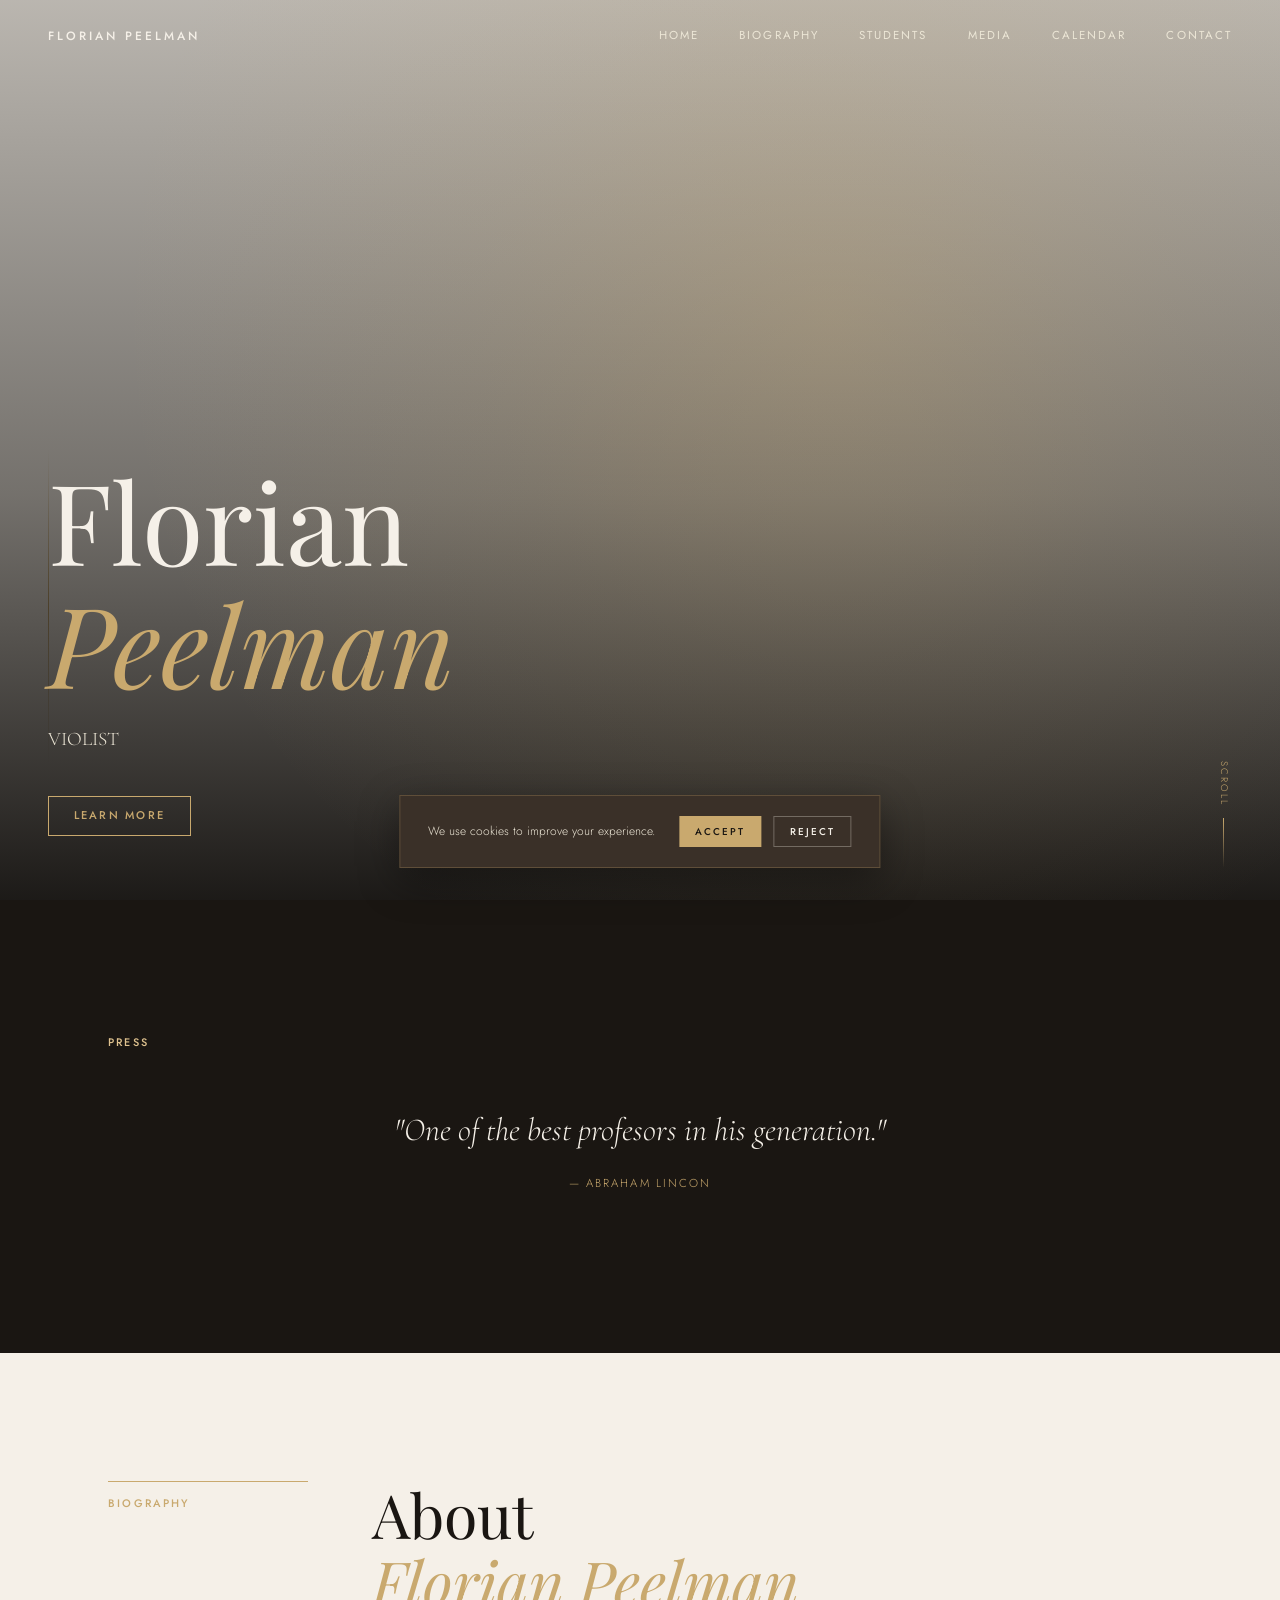
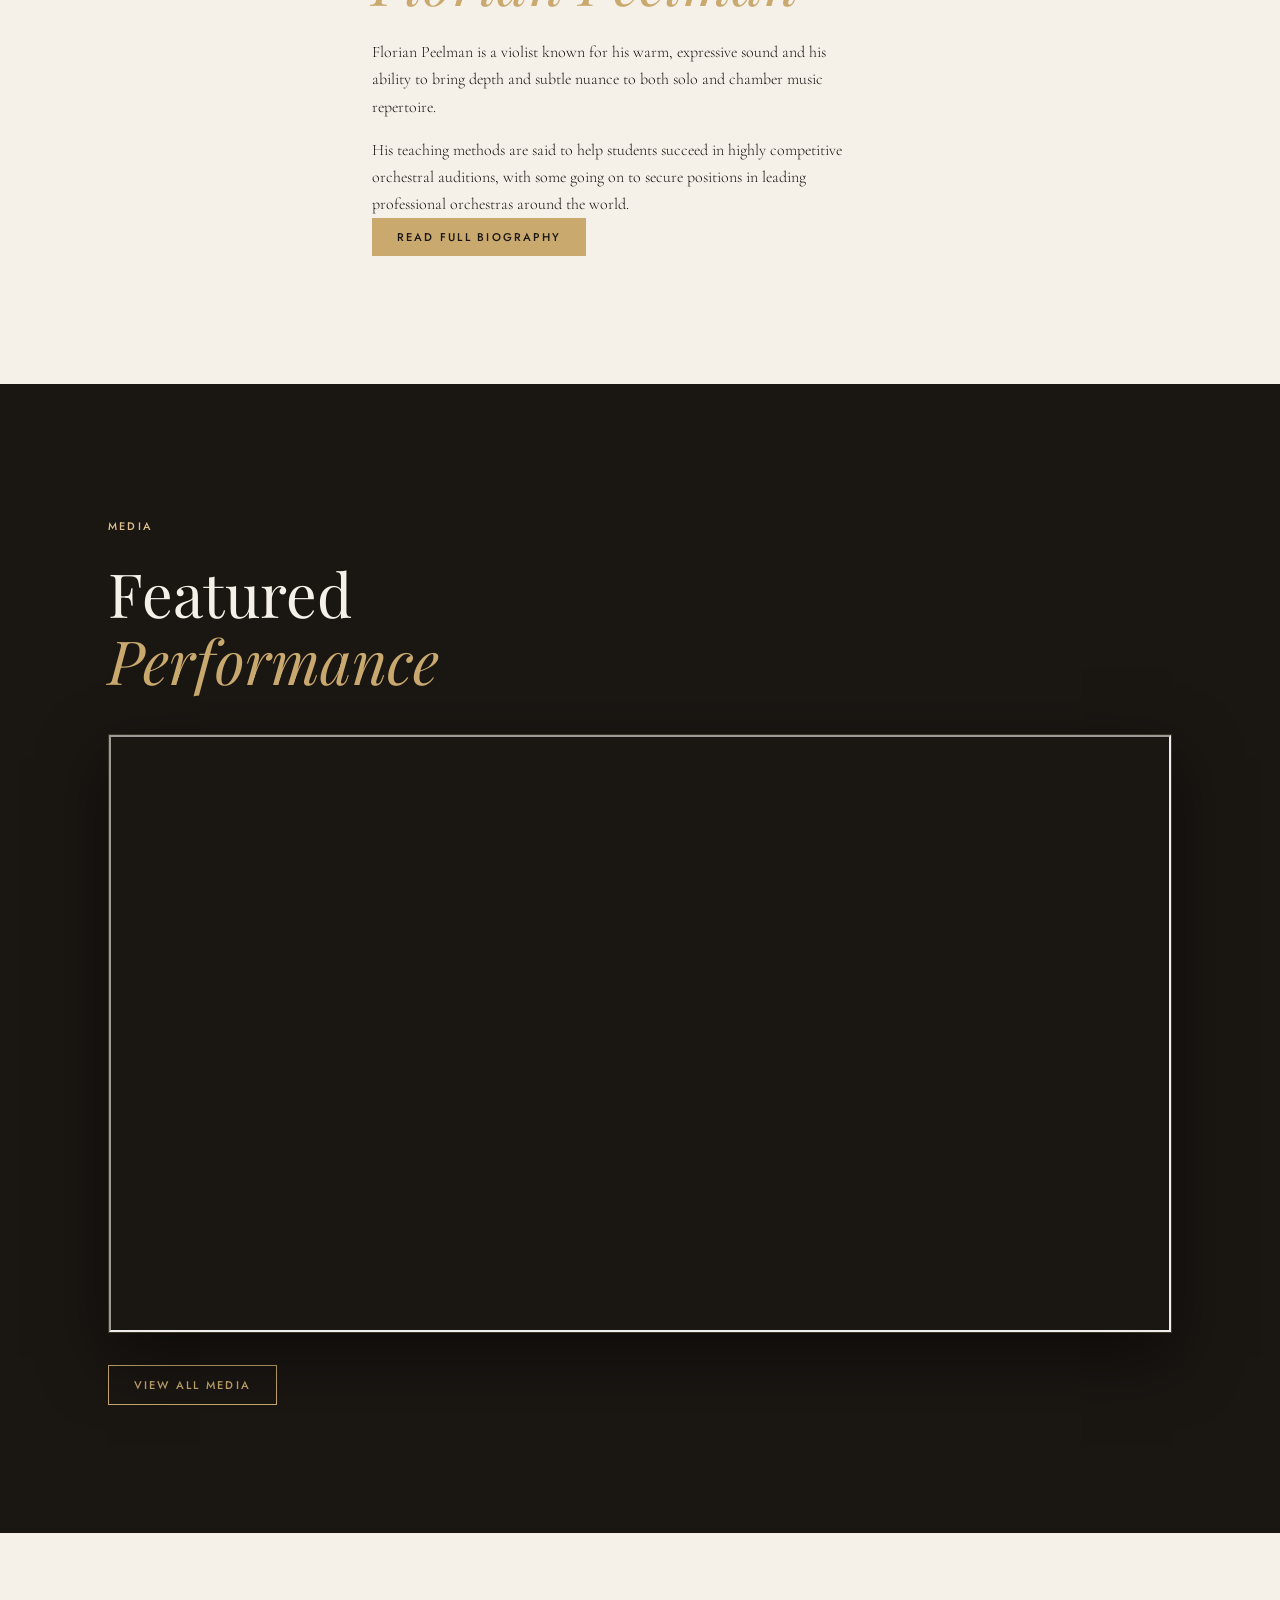
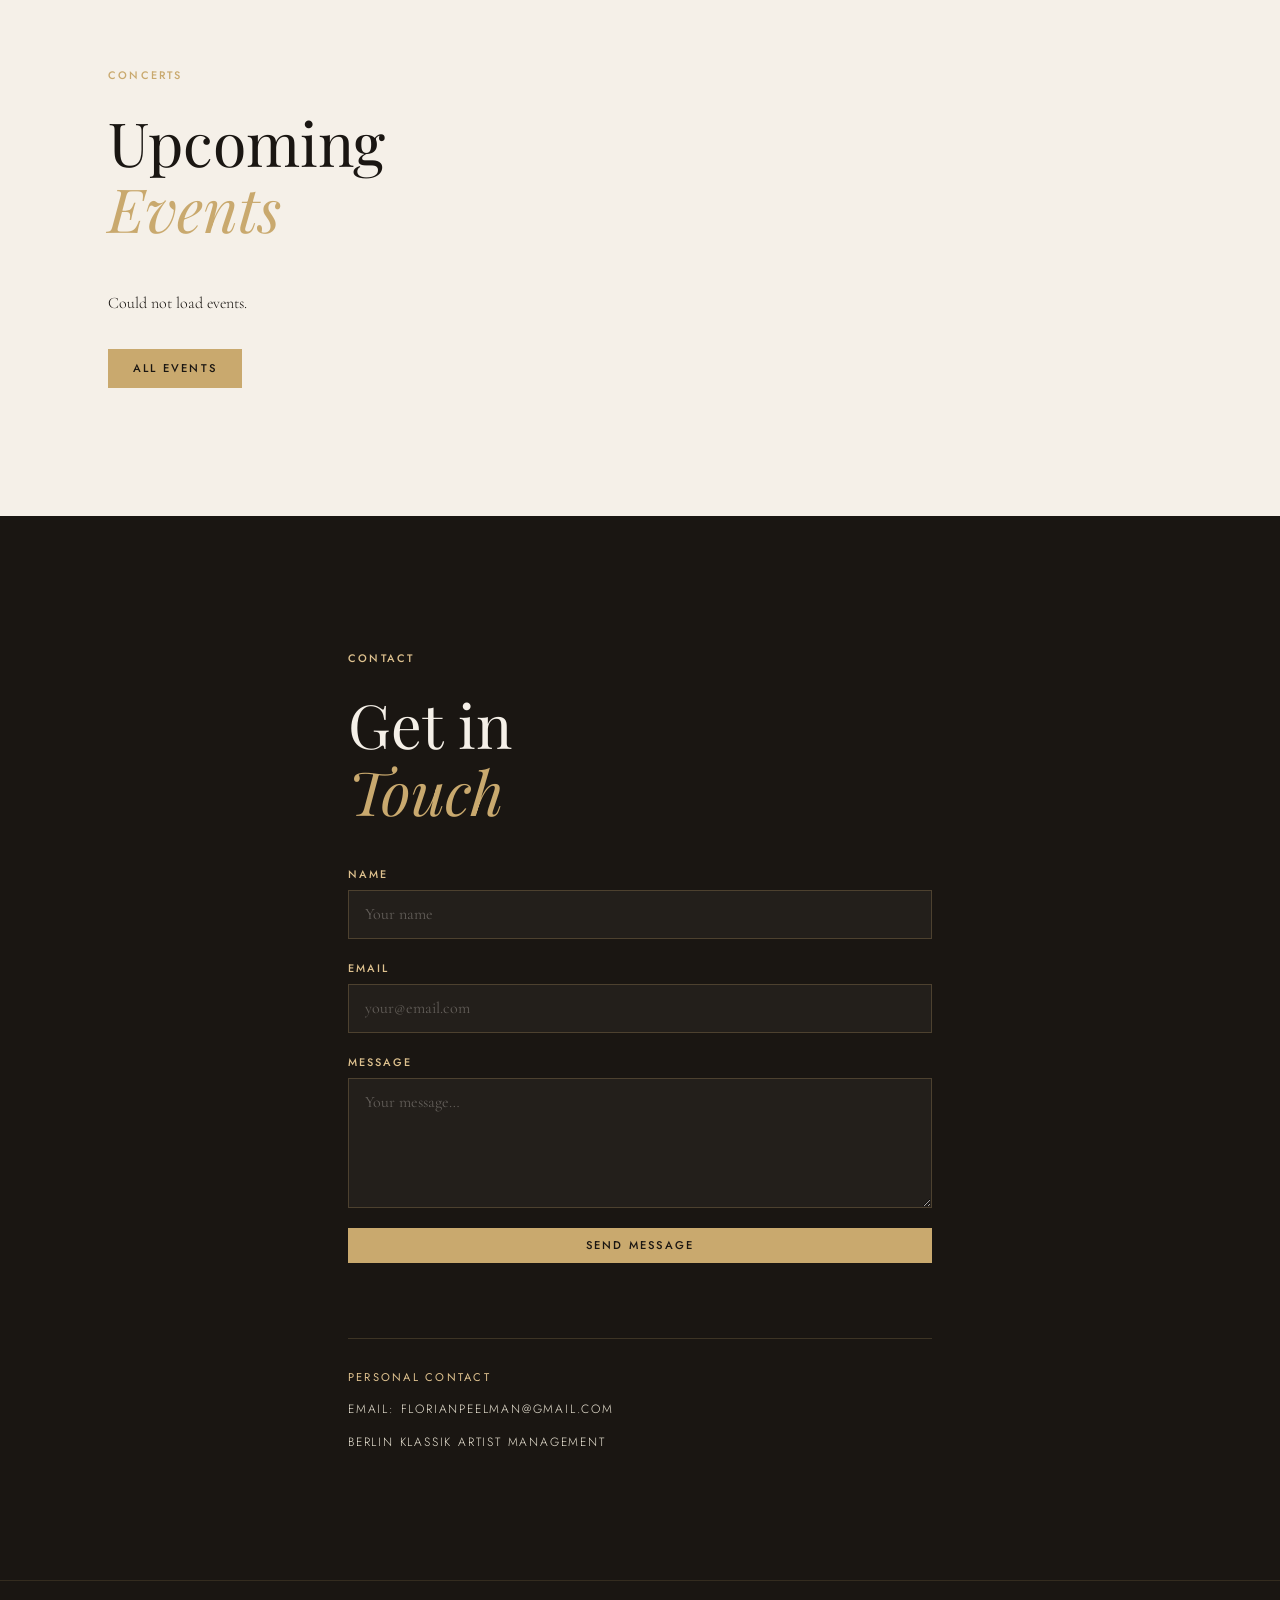
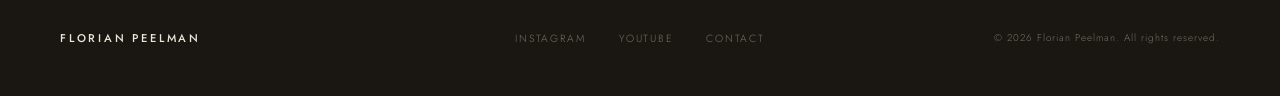
==== index.html @ eb8ea424 "Update Students link to point to students.html" ====
<!DOCTYPE html>
<html lang="en">
<head>
  <meta charset="UTF-8" />
  <meta name="viewport" content="width=device-width, initial-scale=1.0" />
  <meta name="description" content="Florian Peelman — Renowned violist performing across Europe and internationally." />
  <title>Florian Peelman — Violist</title>
  <link rel="preconnect" href="https://fonts.googleapis.com" />
  <link rel="preconnect" href="https://fonts.gstatic.com" crossorigin />
  <link href="https://fonts.googleapis.com/css2?family=Playfair+Display:ital,wght@0,400;0,500;1,400;1,500&family=Cormorant+Garamond:ital,wght@0,300;0,400;1,300;1,400&family=Jost:wght@300;400;500&display=swap" rel="stylesheet" />
  <link rel="stylesheet" href="style.css" />
</head>
<body>

  <!-- HEADER -->
  <header class="header" id="header">
    <a class="logo" href="index.html">FLORIAN PEELMAN</a>
    <button class="menu-toggle" id="menuBtn" aria-label="Toggle navigation" aria-expanded="false">
      <span></span>
      <span></span>
      <span></span>
    </button>
    <nav class="nav" id="nav">
      <a href="#home">Home</a>
      <a href="#bio">Biography</a>
      <a href="students.html">Students</a>
      <a href="#media">Media</a>
      <a href="#calendar">Calendar</a>
      <a href="#contact">Contact</a>
    </nav>
  </header>

  <!-- HERO -->
  <section class="hero" id="home">
    <div class="hero-bg">
  <img src="florianpeelman.jpg.jpg" alt="Florian Peelman">
</div>
    <div class="hero-content">
      <h1 class="hero-title">Florian<br /><em>Peelman</em></h1>
      <p class="hero-sub">VIOLIST</p>
      <a class="btn btn--outline" href="bio.html">Learn More</a>
    </div>
    <div class="hero-scroll">
      <span>Scroll</span>
      <div class="hero-scroll-line"></div>
    </div>
  </section>

  <!-- PRESS -->
  <section class="section section--dark" id="press">
    <div class="container">
      <span class="label">Press</span>
      <blockquote class="quote">
        <p>"One of the best profesors in his generation."</p>
        <footer>— <cite>Abraham Lincon</cite></footer>
      </blockquote>
    </div>
  </section>

  <!-- BIO -->
  <section class="section" id="bio">
    <div class="container container--split">
      <div class="split-label">
        <span class="label">Biography</span>
      </div>
      <div class="split-content">
        <h2>About<br /><em>Florian Peelman</em></h2>
        <p>Florian Peelman is a violist known for his warm, expressive sound and his ability to bring depth and subtle nuance to both solo and chamber music repertoire.</p>
        <p>His teaching methods are said to help students succeed in highly competitive orchestral auditions, with some going on to secure positions in leading professional orchestras around the world.</p>
        <a class="btn btn--primary" href="bio.html">Read full biography</a>
      </div>
    </div>
  </section>

<!-- MEDIA -->
<section class="section section--dark" id="media">
  <div class="container">
    <span class="label">Media</span>

    <h2>Featured<br /><em>Performance</em></h2>

<div class="video-wrapper">
  <iframe 
    src="https://www.youtube.com/embed/Y04K9-z7pxk"
    title="Brahms Scherzo arr. for Viola and Piano"
    allow="accelerometer; autoplay; clipboard-write; encrypted-media; gyroscope; picture-in-picture"
    allowfullscreen
    loading="lazy">
  </iframe>
</div>

    <!-- BUTTON TO MEDIA PAGE -->
    <div style="margin-top: 2rem;">
      <a href="media.html" class="btn btn--outline">
        View all media
      </a>
    </div>
  </div>
</section>

  <!-- CALENDAR -->
  <section class="section" id="calendar">
    <div class="container">
      <span class="label">Concerts</span>
      <h2>Upcoming<br /><em>Events</em></h2>
      <div class="events-list">


      </div>
      <div style="margin-top: 2rem;">
  <a href="events.html" class="btn btn--primary">All events</a>
</div>
    </div>
  </section>

  <!-- CONTACT -->
  <section class="section section--dark" id="contact">
    <div class="container container--narrow">
      <span class="label">Contact</span>
      <h2>Get in<br /><em>Touch</em></h2>
      <form class="contact-form" id="contactForm">
        <div class="form-group">
          <label for="name">Name</label>
          <input id="name" type="text" name="name" placeholder="Your name" autocomplete="name" />
        </div>
        <div class="form-group">
          <label for="email">Email</label>
          <input id="email" type="email" name="email" placeholder="your@email.com" autocomplete="email" />
        </div>
        <div class="form-group">
          <label for="message">Message</label>
          <textarea id="message" name="message" rows="5" placeholder="Your message…"></textarea>
        </div>
        <button class="btn btn--primary btn--full" type="submit">Send message</button>
        <p class="form-status" id="formStatus"></p>
      </form>
      <!-- Agencies -->
<div class="contact-agencies">
  <h3 class="contact-subtitle">PERSONAL CONTACT</h3>

  <div class="agency-list">

    <a href="mailto:florianpeelman@gmail.com">
      Email: florianpeelman@gmail.com
    </a>



    <a href="https://www.berlinklassikartistmanagement.com/" target="_blank" rel="noopener noreferrer">
      Berlin Klassik Artist Management
    </a>

  </div>
</div>
    </div>
  </section>

  <!-- FOOTER -->
  <footer class="footer">
    <div class="footer-inner">
      <div class="footer-brand">FLORIAN PEELMAN</div>
      <nav class="footer-nav">
        <a href="https://instagram.com" target="_blank" rel="noopener noreferrer">Instagram</a>
        <a href="https://youtube.com" target="_blank" rel="noopener noreferrer">YouTube</a>
        <a href="#contact">Contact</a>
      </nav>
      <small class="footer-copy">&copy; <span id="year"></span> Florian Peelman. All rights reserved.</small>
    </div>
  </footer>

  <!-- COOKIE BANNER -->
  <div class="cookie-banner" id="cookieBanner" style="display:none;">
    <p>We use cookies to improve your experience.</p>
    <div class="cookie-actions">
      <button class="btn btn--primary btn--sm" onclick="acceptCookies()">Accept</button>
      <button class="btn btn--ghost btn--sm" onclick="rejectCookies()">Reject</button>
    </div>
  </div>

  <script>
    document.getElementById('year').textContent = new Date().getFullYear();

    const header = document.getElementById('header');
    window.addEventListener('scroll', function() {
      if (window.scrollY > 40) {
        header.classList.add('scrolled');
      } else {
        header.classList.remove('scrolled');
      }
    });

    const nav = document.getElementById('nav');
    const btn = document.getElementById('menuBtn');

btn.addEventListener('click', function() {
  var open = nav.classList.toggle('is-open');
  btn.setAttribute('aria-expanded', open);
  document.body.classList.toggle('menu-open', open);
  if (open) {
    window.scrollTo({ top: 0, behavior: 'smooth' });
  }
});

    document.querySelectorAll('#nav a').forEach(function(link) {
      link.addEventListener('click', function() {
        nav.classList.remove('is-open');
        btn.setAttribute('aria-expanded', 'false');
        document.body.classList.remove('menu-open');
      });
    });

    document.addEventListener('click', function(e) {
      if (!nav.contains(e.target) && !btn.contains(e.target)) {
        nav.classList.remove('is-open');
        btn.setAttribute('aria-expanded', 'false');
        document.body.classList.remove('menu-open');
      }
    });

    function acceptCookies() {
      localStorage.setItem('cookies', 'accepted');
      document.getElementById('cookieBanner').style.display = 'none';
    }
    function rejectCookies() {
      localStorage.setItem('cookies', 'rejected');
      document.getElementById('cookieBanner').style.display = 'none';
    }
    if (!localStorage.getItem('cookies')) {
      document.getElementById('cookieBanner').style.display = 'flex';
    }

    document.getElementById('contactForm').addEventListener('submit', function(e) {
      e.preventDefault();
      document.getElementById('formStatus').textContent = 'Thank you — your message has been sent.';
      this.reset();
    });

    var revealEls = document.querySelectorAll('.section, .event-card, .quote');
    var io = new IntersectionObserver(function(entries) {
      entries.forEach(function(entry) {
        if (entry.isIntersecting) {
          entry.target.classList.add('is-visible');
          io.unobserve(entry.target);
        }
      });
    }, { threshold: 0.1 });
    revealEls.forEach(function(el) { io.observe(el); });
  </script>

<!-- SCRIPT CALENDARIO GOOGLE SHEETS -->
  <script>
    const URL_SHEET = 'https://docs.google.com/spreadsheets/d/e/2PACX-1vQayu9W_U8GOJuAbtoTwruRXO5xbMjfgx_5aFiV0k7H9_P5xKBBwj-OU0Xjw1FIQQ4lIJRUbMza6Z9R/pub?gid=0&single=true&output=csv';

    function formatearFecha(fechaStr) {
      const fecha = new Date(fechaStr + 'T00:00:00');
      return fecha.toLocaleDateString('en-GB', {
        day: 'numeric', month: 'long', year: 'numeric'
      });
    }

    function parsearCSV(texto) {
      const filas = [];
      const lineas = texto.trim().split('\n');
      const parsearLinea = linea => {
        const cols = [];
        let actual = '';
        let dentroComillas = false;
        for (let i = 0; i < linea.length; i++) {
          const c = linea[i];
          if (c === '"') {
            dentroComillas = !dentroComillas;
          } else if (c === ',' && !dentroComillas) {
            cols.push(actual.trim());
            actual = '';
          } else {
            actual += c;
          }
        }
        cols.push(actual.trim());
        return cols;
      };

      const cabeceras = parsearLinea(lineas[0]);
      for (let i = 1; i < lineas.length; i++) {
        if (!lineas[i].trim()) continue;
        const valores = parsearLinea(lineas[i]);
        const obj = {};
        cabeceras.forEach((cab, j) => {
          obj[cab] = valores[j] || '';
        });
        filas.push(obj);
      }
      return filas;
    }

fetch(URL_SHEET)
      .then(r => {
        console.log('Respuesta Google:', r.status);
        return r.text();
      })
      .then(csv => {
        console.log('CSV recibido:', csv.substring(0, 200));
        const eventos = parsearCSV(csv);
        eventos.sort((a, b) => new Date(a.Date) - new Date(b.Date));
        console.log('Eventos encontrados:', eventos.length);
        console.log('Primer evento:', eventos[0]);
        const lista = document.querySelector('.events-list');
        if (!eventos.length) {
          lista.innerHTML = '<p>No upcoming events.</p>';
          return;
        }
lista.innerHTML = eventos.slice(0, 2).map(e => `
  <article class="event-card is-visible">
            <div class="event-meta">
              <time class="event-date" datetime="${e.Date}">
                ${formatearFecha(e.Date)}
              </time>
              <span class="event-city">${e.City}</span>
            </div>
            <div class="event-body">
              <h3 class="event-venue">${e.Venue}</h3>
              <p class="event-program">${e.Program}</p>
            </div>
            <a class="event-link" href="${e.Link || '#'}">
              <span>Details</span>
              <svg width="16" height="16" viewBox="0 0 16 16" fill="none">
                <path d="M3 8h10M9 4l4 4-4 4" stroke="currentColor" 
                      stroke-width="1.2" stroke-linecap="round" stroke-linejoin="round"/>
              </svg>
            </a>
          </article>
        `).join('');
      })
      .catch(err => {
        console.log('Error:', err);
        document.querySelector('.events-list').innerHTML = '<p>Could not load events.</p>';
      });
  </script>
  
</body>
</html>
---- style.css ----
/* ============================================================
   FLORIAN PEELMAN — Violist
   style.css
   ============================================================ */

/* ── Reset & base ── */
*, *::before, *::after { box-sizing: border-box; margin: 0; padding: 0; }

/* ── Design tokens ── */
:root {
  /* Palette */
  --cream:       #f5f0e8;
  --cream-dim:   #ece6d6;
  --ink:         #1a1612;
  --ink-mid:     #3a3028;
  --ink-soft:    #7a6e60;
  --gold:        #c9a96e;
  --gold-light:  #dfc28f;
  --white:       #ffffff;

  /* Type */
  --font-display: 'Playfair Display', Georgia, serif;
  --font-body:    'Cormorant Garamond', Georgia, serif;
  --font-ui:      'Jost', system-ui, sans-serif;

  /* Spacing */
  --gap:    clamp(2rem, 5vw, 5rem);
  --gutter: clamp(1.25rem, 5vw, 3rem);

  /* Motion */
  --ease: cubic-bezier(0.22, 1, 0.36, 1);
  --dur:  0.6s;
}

html {
  scroll-behavior: smooth;
  -webkit-font-smoothing: antialiased;
}

body {
  background-color: var(--cream);
  color: var(--ink);
  font-family: var(--font-body);
  font-size: clamp(1rem, 1.1vw, 1.15rem);
  font-weight: 300;
  line-height: 1.7;
  overflow-x: hidden;
}

body.menu-open { overflow: hidden; }

img, video, iframe { display: block; max-width: 100%; }

a {
  color: inherit;
  text-decoration: none;
}

/* ============================================================
   TYPOGRAPHY
   ============================================================ */
h1, h2, h3 {
  font-family: var(--font-display);
  font-weight: 400;
  line-height: 1.1;
}

h1 { font-size: clamp(3.5rem, 9vw, 7rem); }

h2 {
  font-size: clamp(2.2rem, 5vw, 3.8rem);
  margin-bottom: 1.5rem;
}

h3 { font-size: clamp(1.1rem, 2vw, 1.4rem); }

em { font-style: italic; color: var(--gold); }

p { max-width: 60ch; }

p + p { margin-top: 1rem; }

/* ============================================================
   LAYOUT HELPERS
   ============================================================ */
.container {
  width: min(100%, 1160px);
  margin-inline: auto;
  padding-inline: var(--gutter);
}

.container--narrow {
  max-width: 680px;
}

.container--split {
  display: grid;
  grid-template-columns: 200px 1fr;
  gap: var(--gap);
  align-items: start;
}

@media (max-width: 700px) {
  .container--split {
    grid-template-columns: 1fr;
    gap: 1.5rem;
  }
}

/* ============================================================
   LABEL
   ============================================================ */
.label {
  display: inline-block;
  font-family: var(--font-ui);
  font-size: 0.68rem;
  font-weight: 500;
  letter-spacing: 0.2em;
  text-transform: uppercase;
  color: var(--gold);
  margin-bottom: 1.5rem;
}

/* ============================================================
   SECTION
   ============================================================ */
.section {
  padding-block: clamp(4rem, 10vw, 9rem);
  opacity: 0;
  transform: translateY(28px);
  transition: opacity var(--dur) var(--ease), transform var(--dur) var(--ease);
}

.section.is-visible {
  opacity: 1;
  transform: none;
}

.section--dark {
  background-color: var(--ink);
  color: var(--cream);
}

.section--dark .label { color: var(--gold-light); }
.section--dark p      { color: var(--cream-dim); }

/* ============================================================
   HEADER
   ============================================================ */
.header {
  position: fixed;
  inset-block-start: 0;
  inset-inline: 0;
  z-index: 100;
  display: flex;
  align-items: center;
  justify-content: space-between;
  padding: 1.6rem var(--gutter);
  transition: background var(--dur) var(--ease), backdrop-filter var(--dur) var(--ease),
              box-shadow var(--dur) var(--ease), padding var(--dur) var(--ease);
}

.header.scrolled {
  background: rgba(26, 22, 18, 0.88);
  backdrop-filter: blur(18px);
  -webkit-backdrop-filter: blur(18px);
  box-shadow: 0 1px 0 rgba(201, 169, 110, 0.15);
  padding-block: 1rem;
}

/* Logo */
.logo {
  font-family: var(--font-ui);
  font-size: 0.75rem;
  font-weight: 500;
  letter-spacing: 0.25em;
  text-transform: uppercase;
  color: var(--cream);
  white-space: nowrap;
}

/* Navigation */
.nav {
  display: flex;
  align-items: center;
  gap: 2.5rem;
}

.nav a {
  font-family: var(--font-ui);
  font-size: 0.72rem;
  font-weight: 400;
  letter-spacing: 0.18em;
  text-transform: uppercase;
  color: var(--cream-dim);
  position: relative;
  transition: color 0.25s;
}

.nav a::after {
  content: '';
  position: absolute;
  inset-block-end: -3px;
  inset-inline: 0;
  height: 1px;
  background: var(--gold);
  transform: scaleX(0);
  transform-origin: left;
  transition: transform 0.3s var(--ease);
}

.nav a:hover { color: var(--gold-light); }
.nav a:hover::after { transform: scaleX(1); }

/* Hamburger */
.menu-toggle {
  display: none;
  flex-direction: column;
  gap: 5px;
  background: none;
  border: none;
  cursor: pointer;
  padding: 4px;
  z-index: 110;
}

.menu-toggle span {
  display: block;
  width: 24px;
  height: 1.5px;
  background: var(--cream);
  transition: transform 0.35s var(--ease), opacity 0.25s;
}

@media (max-width: 768px) {
  .menu-toggle { 
     display: flex;
     z-index: 300;
  }
  .nav {
    position: fixed;
    inset: 0;
    flex-direction: column;
    justify-content: center;
    gap: 2.5rem;
    background: var(--ink);
    clip-path: circle(0% at calc(100% - 2.5rem) 2.5rem);
    transition: clip-path 0.55s var(--ease);
    pointer-events: none;
    
  }
  .nav.is-open {
    clip-path: circle(150% at calc(100% - 2.5rem) 2.5rem);
    pointer-events: all;
  }
  .nav a {
    font-size: 0.9rem;
    letter-spacing: 0.22em;
  }
  .menu-toggle[aria-expanded="true"] span:nth-child(1) {
    transform: translateY(6.5px) rotate(45deg);
  }
  .menu-toggle[aria-expanded="true"] span:nth-child(2) {
    opacity: 0;
  }
  .menu-toggle[aria-expanded="true"] span:nth-child(3) {
    transform: translateY(-6.5px) rotate(-45deg);
  }
}

/* ============================================================
   HERO
   ============================================================ */
.hero {
  position: relative;
  min-height: 100svh;
  display: flex;
  align-items: flex-end;
  padding: var(--gap) var(--gutter);
  overflow: hidden;
  color: var(--cream);
}

/* Background */
.hero-bg {
  position: absolute;
  inset: 0;
  overflow: hidden;
}

.hero-bg img {
  width: 100%;
  height: 100%;
  object-fit: cover;
  object-position: center 27%;
  transform: scale(1.05);
  filter: brightness(0.82) contrast(1.05) saturate(1.05);
}

/* 🎻 LIGHTING OVERLAY (concierto elegante) */
.hero-bg::after {
  content: "";
  position: absolute;
  inset: 0;

  background:
    /* luz dorada principal (como foco de escenario) */
    radial-gradient(
      circle at 65% 35%,
      rgba(201, 169, 110, 0.28) 0%,
      rgba(201, 169, 110, 0.10) 35%,
      transparent 70%
    ),

    /* sombra cinematográfica inferior */
    linear-gradient(
      180deg,
      rgba(10, 8, 6, 0.25) 0%,
      rgba(10, 8, 6, 0.55) 55%,
      rgba(10, 8, 6, 0.92) 100%
    ),

    /* leve tinte cálido global */
    radial-gradient(
      circle at center,
      rgba(255, 210, 140, 0.06),
      transparent 60%
    );

  pointer-events: none;
}


/* Grain overlay */
.hero-grain {
  position: absolute;
  inset: 0;
  background-image: url(unnamed (1).png);
  opacity: 0.35;
  pointer-events: none;
}

/* Gold horizontal rule */
.hero::before {
  content: '';
  position: absolute;
  inset-inline-start: var(--gutter);
  inset-block-start: 50%;
  width: 1px;
  height: 35%;
  background: linear-gradient(to bottom, transparent, var(--gold), transparent);
}

.hero-content {
  position: relative;
  z-index: 2;
  max-width: 700px;
  opacity: 0;
  transform: translateY(30px);
  animation: fadeUp 1s 0.3s var(--ease) forwards;
}

.hero-kicker {
  display: block;
  font-family: var(--font-ui);
  font-size: 0.65rem;
  font-weight: 400;
  letter-spacing: 0.25em;
  text-transform: uppercase;
  color: var(--gold);
  margin-bottom: 1rem;
}

.hero-title {
  margin-bottom: 1.2rem;
  color: var(--cream);
}

.hero-sub {
  font-size: clamp(1rem, 1.5vw, 1.2rem);
  color: var(--cream-dim);
  margin-bottom: 2.5rem;
  max-width: none;
}

/* Scroll indicator */
.hero-scroll {
  position: absolute;
  inset-block-end: 2rem;
  inset-inline-end: var(--gutter);
  z-index: 2;
  display: flex;
  flex-direction: column;
  align-items: center;
  gap: 0.75rem;
  animation: fadeUp 1s 0.8s var(--ease) forwards;
  opacity: 0;
}

.hero-scroll span {
  font-family: var(--font-ui);
  font-size: 0.6rem;
  letter-spacing: 0.2em;
  text-transform: uppercase;
  color: var(--gold);
  writing-mode: vertical-rl;
}

.hero-scroll-line {
  width: 1px;
  height: 50px;
  background: linear-gradient(to bottom, var(--gold), transparent);
  animation: scrollPulse 2s ease-in-out infinite;
}

@keyframes fadeUp {
  to { opacity: 1; transform: none; }
}

@keyframes scrollPulse {
  0%, 100% { transform: scaleY(1); opacity: 1; }
  50%       { transform: scaleY(0.6); opacity: 0.4; }
}

/* ============================================================
   QUOTE
   ============================================================ */
.quote {
  text-align: center;
  max-width: 780px;
  margin-inline: auto;
  padding-block: 2rem;
  opacity: 0;
  transform: translateY(20px);
  transition: opacity var(--dur) var(--ease), transform var(--dur) var(--ease);
}

.quote.is-visible {
  opacity: 1;
  transform: none;
}

.quote p {
  font-size: clamp(1.35rem, 3vw, 2rem);
  font-style: italic;
  line-height: 1.45;
  color: var(--cream);
  max-width: none;
}

.quote footer {
  margin-top: 1.25rem;
  font-family: var(--font-ui);
  font-size: 0.72rem;
  letter-spacing: 0.18em;
  text-transform: uppercase;
  color: var(--gold);
}

.quote footer cite { font-style: normal; }

/* ============================================================
   BIOGRAPHY
   ============================================================ */
.split-label {
  padding-top: 0.4rem;
  border-top: 1px solid var(--gold);
}

/* ============================================================
   VIDEO
   ============================================================ */
.video-wrapper {
  position: relative;
  margin-top: 2.5rem;
  border: 1px solid rgba(201, 169, 110, 0.2);
  box-shadow: 0 24px 60px rgba(0, 0, 0, 0.5);
}

.video-wrapper::before {
  content: '';
  display: block;
  padding-top: 56.25%; /* 16:9 */
}

.video-wrapper iframe {
  position: absolute;
  inset: 0;
  width: 100%;
  height: 100%;
}

/* ============================================================
   EVENTS
   ============================================================ */
.events-list {
  margin-top: 3rem;
  display: flex;
  flex-direction: column;
  gap: 0;
}

.event-card {
  display: grid;
  grid-template-columns: 180px 1fr auto;
  align-items: center;
  gap: 2rem;
  padding: 2rem 0;
  border-top: 1px solid var(--cream-dim);
  opacity: 0;
  transform: translateX(-16px);
  transition: opacity var(--dur) var(--ease), transform var(--dur) var(--ease);
}

.event-card.is-visible {
  opacity: 1;
  transform: none;
}

.event-card:last-child { border-bottom: 1px solid var(--cream-dim); }

.event-meta {
  display: flex;
  flex-direction: column;
  gap: 0.25rem;
}

.event-date {
  font-family: var(--font-ui);
  font-size: 0.7rem;
  font-weight: 500;
  letter-spacing: 0.12em;
  color: var(--gold);
  text-transform: uppercase;
}

.event-city {
  font-family: var(--font-ui);
  font-size: 0.62rem;
  letter-spacing: 0.2em;
  text-transform: uppercase;
  color: var(--ink-soft);
}

.event-venue {
  font-size: 1.25rem;
  margin-bottom: 0.3rem;
}

.event-program {
  font-size: 0.9rem;
  color: var(--ink-soft);
  max-width: none;
}

.event-link {
  display: inline-flex;
  align-items: center;
  gap: 0.5rem;
  font-family: var(--font-ui);
  font-size: 0.68rem;
  font-weight: 500;
  letter-spacing: 0.15em;
  text-transform: uppercase;
  color: var(--gold);
  white-space: nowrap;
  transition: gap 0.25s var(--ease), color 0.25s;
}

.event-link:hover {
  gap: 0.9rem;
  color: var(--ink);
}

@media (max-width: 640px) {
  .event-card {
    grid-template-columns: 1fr;
    gap: 0.75rem;
  }

  .event-link { align-self: flex-start; }
}

/* ============================================================
   CONTACT FORM
   ============================================================ */
.contact-form {
  margin-top: 2.5rem;
  display: flex;
  flex-direction: column;
  gap: 1.25rem;
}

.form-group {
  display: flex;
  flex-direction: column;
  gap: 0.4rem;
}

.form-group label {
  font-family: var(--font-ui);
  font-size: 0.68rem;
  font-weight: 500;
  letter-spacing: 0.18em;
  text-transform: uppercase;
  color: var(--gold-light);
}

.contact-form input,
.contact-form textarea {
  background: rgba(255, 255, 255, 0.04);
  border: 1px solid rgba(201, 169, 110, 0.25);
  border-radius: 0;
  padding: 0.85rem 1rem;
  font-family: var(--font-body);
  font-size: 1rem;
  color: var(--cream);
  outline: none;
  transition: border-color 0.25s, background 0.25s;
  width: 100%;
  -webkit-appearance: none;
}

.contact-form input::placeholder,
.contact-form textarea::placeholder {
  color: rgba(245, 240, 232, 0.3);
}

.contact-form input:focus,
.contact-form textarea:focus {
  border-color: var(--gold);
  background: rgba(201, 169, 110, 0.05);
}

.contact-form textarea { resize: vertical; min-height: 130px; }

.form-status {
  font-family: var(--font-ui);
  font-size: 0.8rem;
  color: var(--gold-light);
  min-height: 1.2em;
  text-align: center;
}

/* ============================================================
   BUTTONS
   ============================================================ */
.btn {
  display: inline-flex;
  align-items: center;
  justify-content: center;
  font-family: var(--font-ui);
  font-size: 0.7rem;
  font-weight: 500;
  letter-spacing: 0.2em;
  text-transform: uppercase;
  padding: 0.85em 2.2em;
  border: none;
  cursor: pointer;
  transition: background 0.25s, color 0.25s, border-color 0.25s, box-shadow 0.25s;
  white-space: nowrap;
}

.btn--primary {
  background: var(--gold);
  color: var(--ink);
}

.btn--primary:hover {
  background: var(--gold-light);
  box-shadow: 0 6px 24px rgba(201, 169, 110, 0.3);
}

.btn--outline {
  background: transparent;
  border: 1px solid var(--gold);
  color: var(--gold);
}

.btn--outline:hover {
  background: var(--gold);
  color: var(--ink);
}

.btn--ghost {
  background: transparent;
  border: 1px solid rgba(245, 240, 232, 0.3);
  color: var(--cream);
}

.btn--ghost:hover {
  border-color: var(--cream);
}

.btn--full { width: 100%; }

.btn--sm {
  font-size: 0.62rem;
  padding: 0.7em 1.6em;
}

/* ============================================================
   FOOTER
   ============================================================ */
.footer {
  background: var(--ink);
  border-top: 1px solid rgba(201, 169, 110, 0.15);
  padding: 3rem var(--gutter);
}

.footer-inner {
  width: min(100%, 1160px);
  margin-inline: auto;
  display: grid;
  grid-template-columns: 1fr auto 1fr;
  align-items: center;
  gap: 1.5rem;
}

.footer-brand {
  font-family: var(--font-ui);
  font-size: 0.7rem;
  font-weight: 500;
  letter-spacing: 0.25em;
  text-transform: uppercase;
  color: var(--cream-dim);
}

.footer-nav {
  display: flex;
  gap: 2rem;
}

.footer-nav a {
  font-family: var(--font-ui);
  font-size: 0.65rem;
  letter-spacing: 0.18em;
  text-transform: uppercase;
  color: var(--ink-soft);
  transition: color 0.2s;
}

.footer-nav a:hover { color: var(--gold); }

.footer-copy {
  font-family: var(--font-ui);
  font-size: 0.62rem;
  color: var(--ink-soft);
  letter-spacing: 0.1em;
  text-align: right;
}

@media (max-width: 640px) {
  .footer-inner {
    grid-template-columns: 1fr;
    text-align: center;
  }
  .footer-nav  { justify-content: center; }
  .footer-copy { text-align: center; }
}

/* ============================================================
   COOKIE BANNER
   ============================================================ */
.cookie-banner {
  position: fixed;
  inset-block-end: 2rem;
  inset-inline-start: 50%;
  transform: translateX(-50%);
  z-index: 200;
  background: var(--ink-mid);
  border: 1px solid rgba(201, 169, 110, 0.25);
  box-shadow: 0 12px 40px rgba(0, 0, 0, 0.4);
  padding: 1.25rem 1.75rem;
  display: flex;
  align-items: center;
  gap: 1.5rem;
  white-space: nowrap;
  animation: slideUp 0.5s var(--ease);
}

.cookie-banner p {
  font-family: var(--font-ui);
  font-size: 0.75rem;
  color: var(--cream-dim);
  max-width: none;
}

.cookie-actions {
  display: flex;
  gap: 0.75rem;
  flex-shrink: 0;
}

@keyframes slideUp {
  from { transform: translateX(-50%) translateY(20px); opacity: 0; }
  to   { transform: translateX(-50%) translateY(0);    opacity: 1; }
}

@media (max-width: 520px) {
  .cookie-banner {
    flex-direction: column;
    inset-inline: 1rem;
    inset-block-end: 1rem;
    transform: none;
    white-space: normal;
  }
  @keyframes slideUp {
    from { transform: translateY(20px); opacity: 0; }
    to   { transform: none;             opacity: 1; }
  }
}

/* ============================================================
   ACCESSIBILITY — FOCUS RING
   ============================================================ */
:focus-visible {
  outline: 2px solid var(--gold);
  outline-offset: 3px;
}

/* ============================================================
   REDUCED MOTION
   ============================================================ */
@media (prefers-reduced-motion: reduce) {
  *, *::before, *::after {
    animation-duration: 0.001ms !important;
    transition-duration: 0.001ms !important;
  }
  .hero-content, .hero-scroll { opacity: 1; transform: none; }
  .section { opacity: 1; transform: none; }
  .event-card { opacity: 1; transform: none; }
  .quote { opacity: 1; transform: none; }
}
.contact-agencies {
  margin-top: 2.5rem;
  padding-top: 2rem;
  border-top: 1px solid rgba(201, 169, 110, 0.2);
}

.contact-subtitle {
  font-family: var(--font-ui);
  font-size: 0.7rem;
  letter-spacing: 0.2em;
  text-transform: uppercase;
  color: var(--gold-light);
  margin-bottom: 1rem;
}

.agency-list {
  display: flex;
  flex-direction: column;
  gap: 0.75rem;
}

.agency-list a {
  font-family: var(--font-ui);
  font-size: 0.75rem;
  letter-spacing: 0.15em;
  text-transform: uppercase;
  color: var(--cream-dim);
  transition: color 0.25s ease;
}

.agency-list a:hover {

.agency-list a[href^="mailto"] {
  color: var(--gold-light);
  font-weight: 500;
} 
   
.video-grid {
  display: grid;
  grid-template-columns: repeat(auto-fit, minmax(280px, 1fr));
  gap: 2rem;
  margin-top: 2rem;
}

.photo-grid {
  display: grid;
  grid-template-columns: repeat(auto-fit, minmax(220px, 1fr));
  gap: 1.5rem;
  margin-top: 2rem;
}

.photo-grid img {
  width: 100%;
  height: 280px;
  object-fit: cover;
  border: 1px solid rgba(201,169,110,0.2);
  transition: transform 0.3s ease;
}

.photo-grid img:hover {
  transform: scale(1.03);
}
.audio-list {
  display: flex;
  flex-direction: column;
  gap: 1.2rem;
  margin-top: 1.5rem;
}

.audio-item {
  display: flex;
  justify-content: space-between;
  align-items: center;
  padding: 1rem 0;
  border-top: 1px solid rgba(201, 169, 110, 0.25);
}

.audio-item p {
  margin: 0;
  color: var(--cream-dim);
}
.audio-section {
  margin-top: 4rem;
}
   
.audio-section h2 {
  font-size: clamp(2.2rem, 5vw, 3.8rem);
  margin-bottom: 1.5rem;
}
@media (max-width: 768px) {
  body.bio .hero-bg img {
    object-position: 55% 15% !important;
    transform: scale(1.18) !important;
  }
}
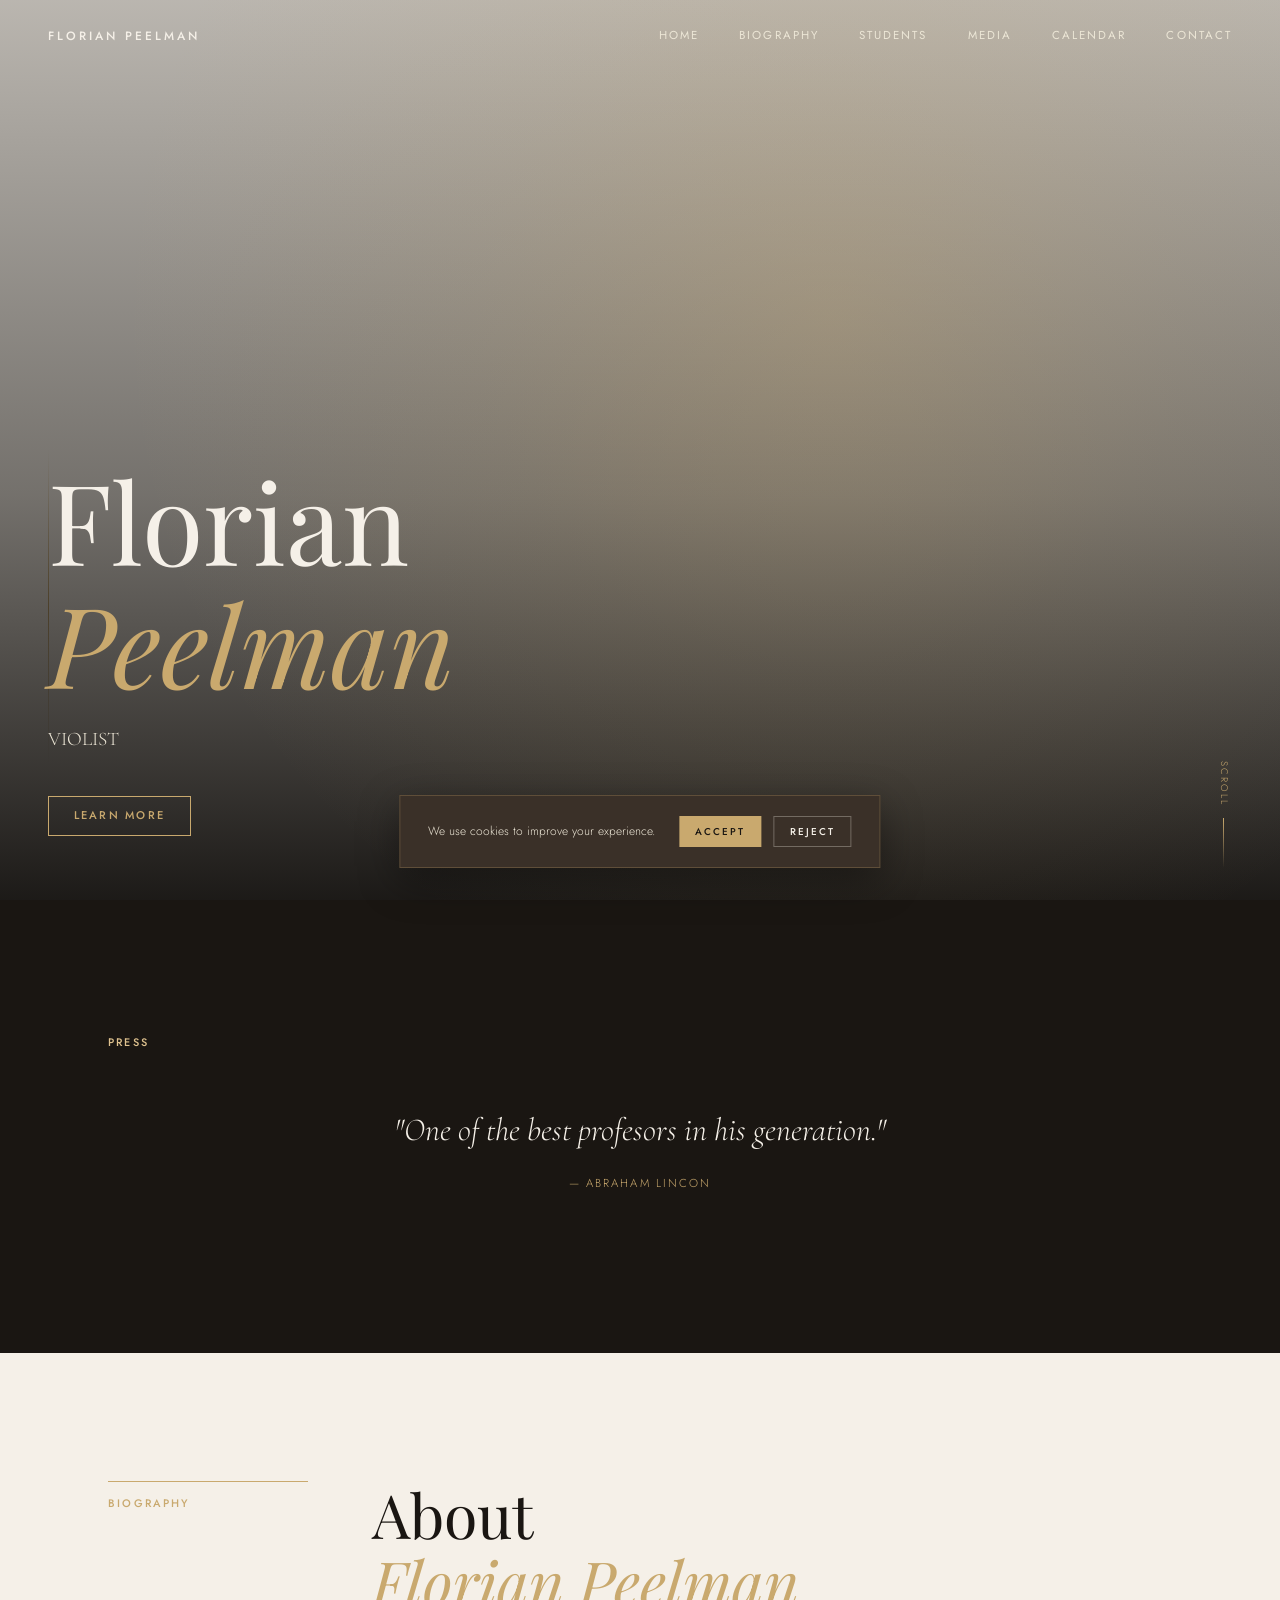
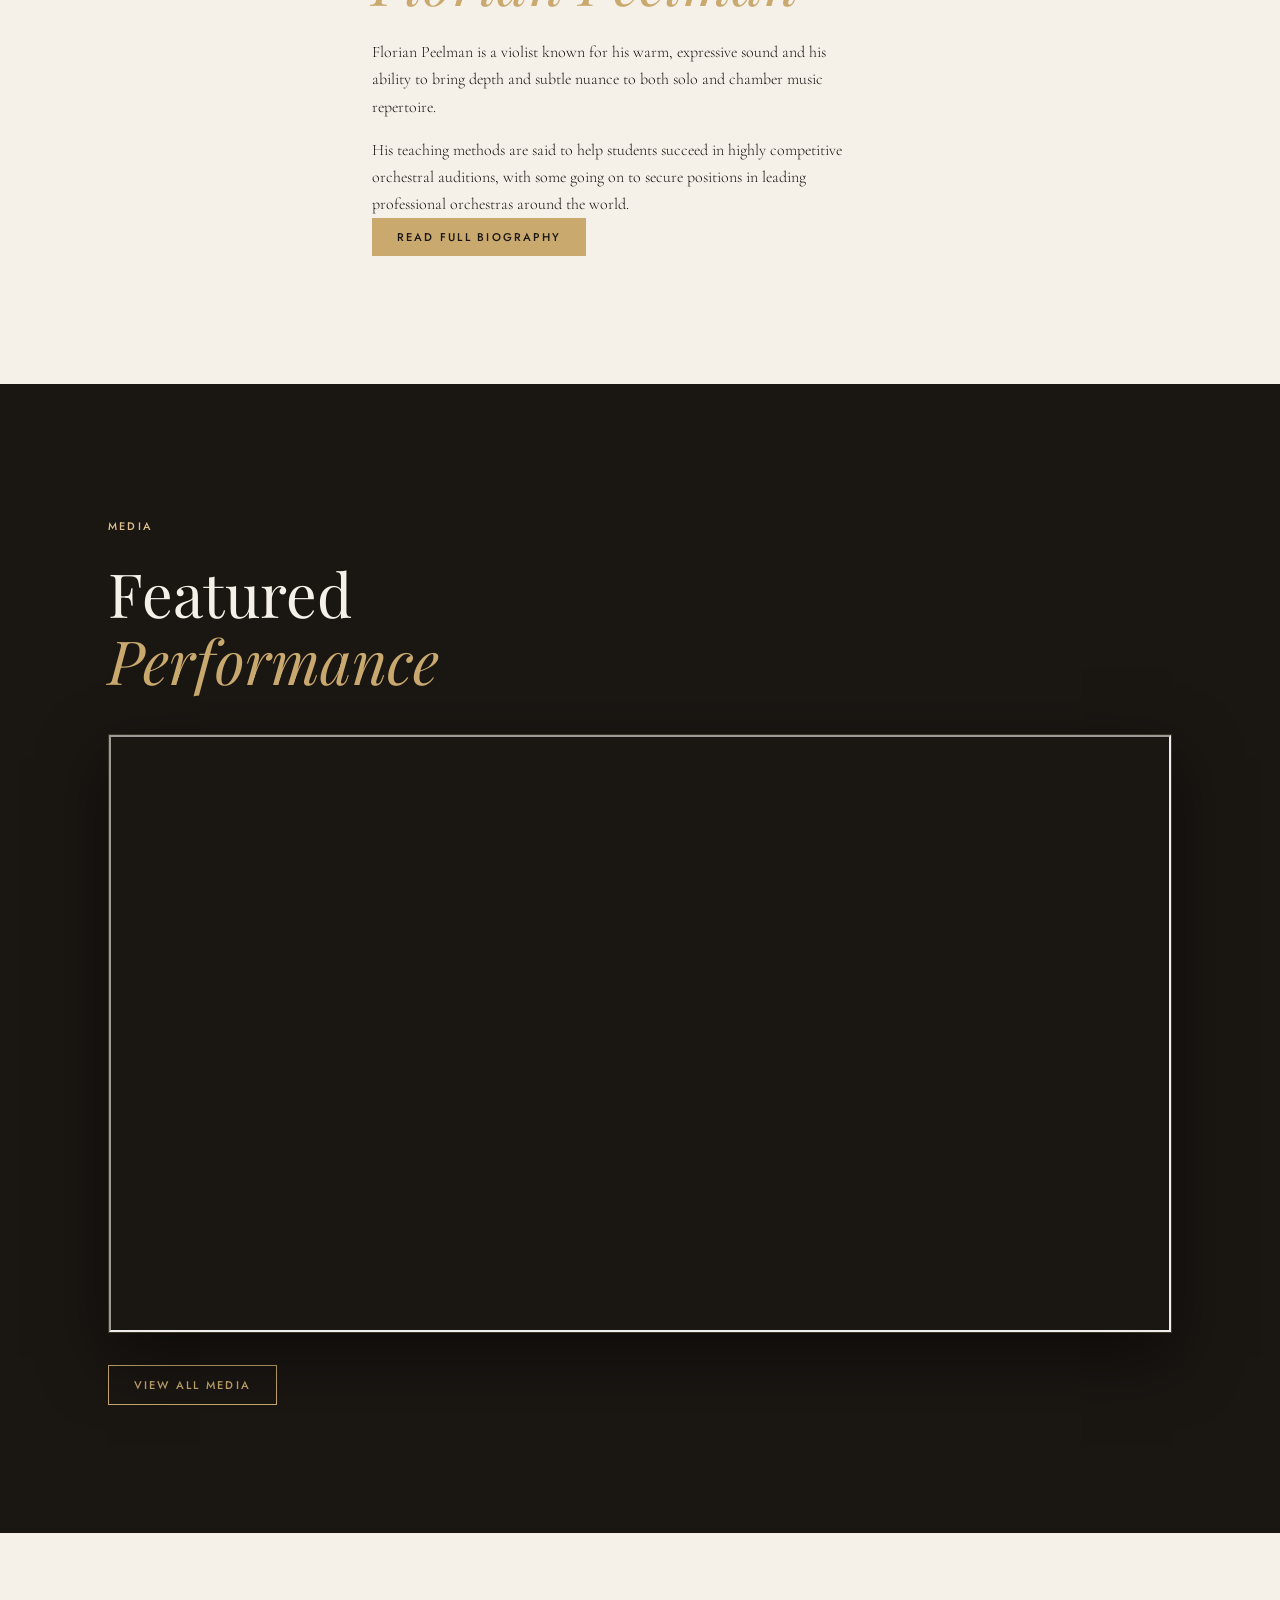
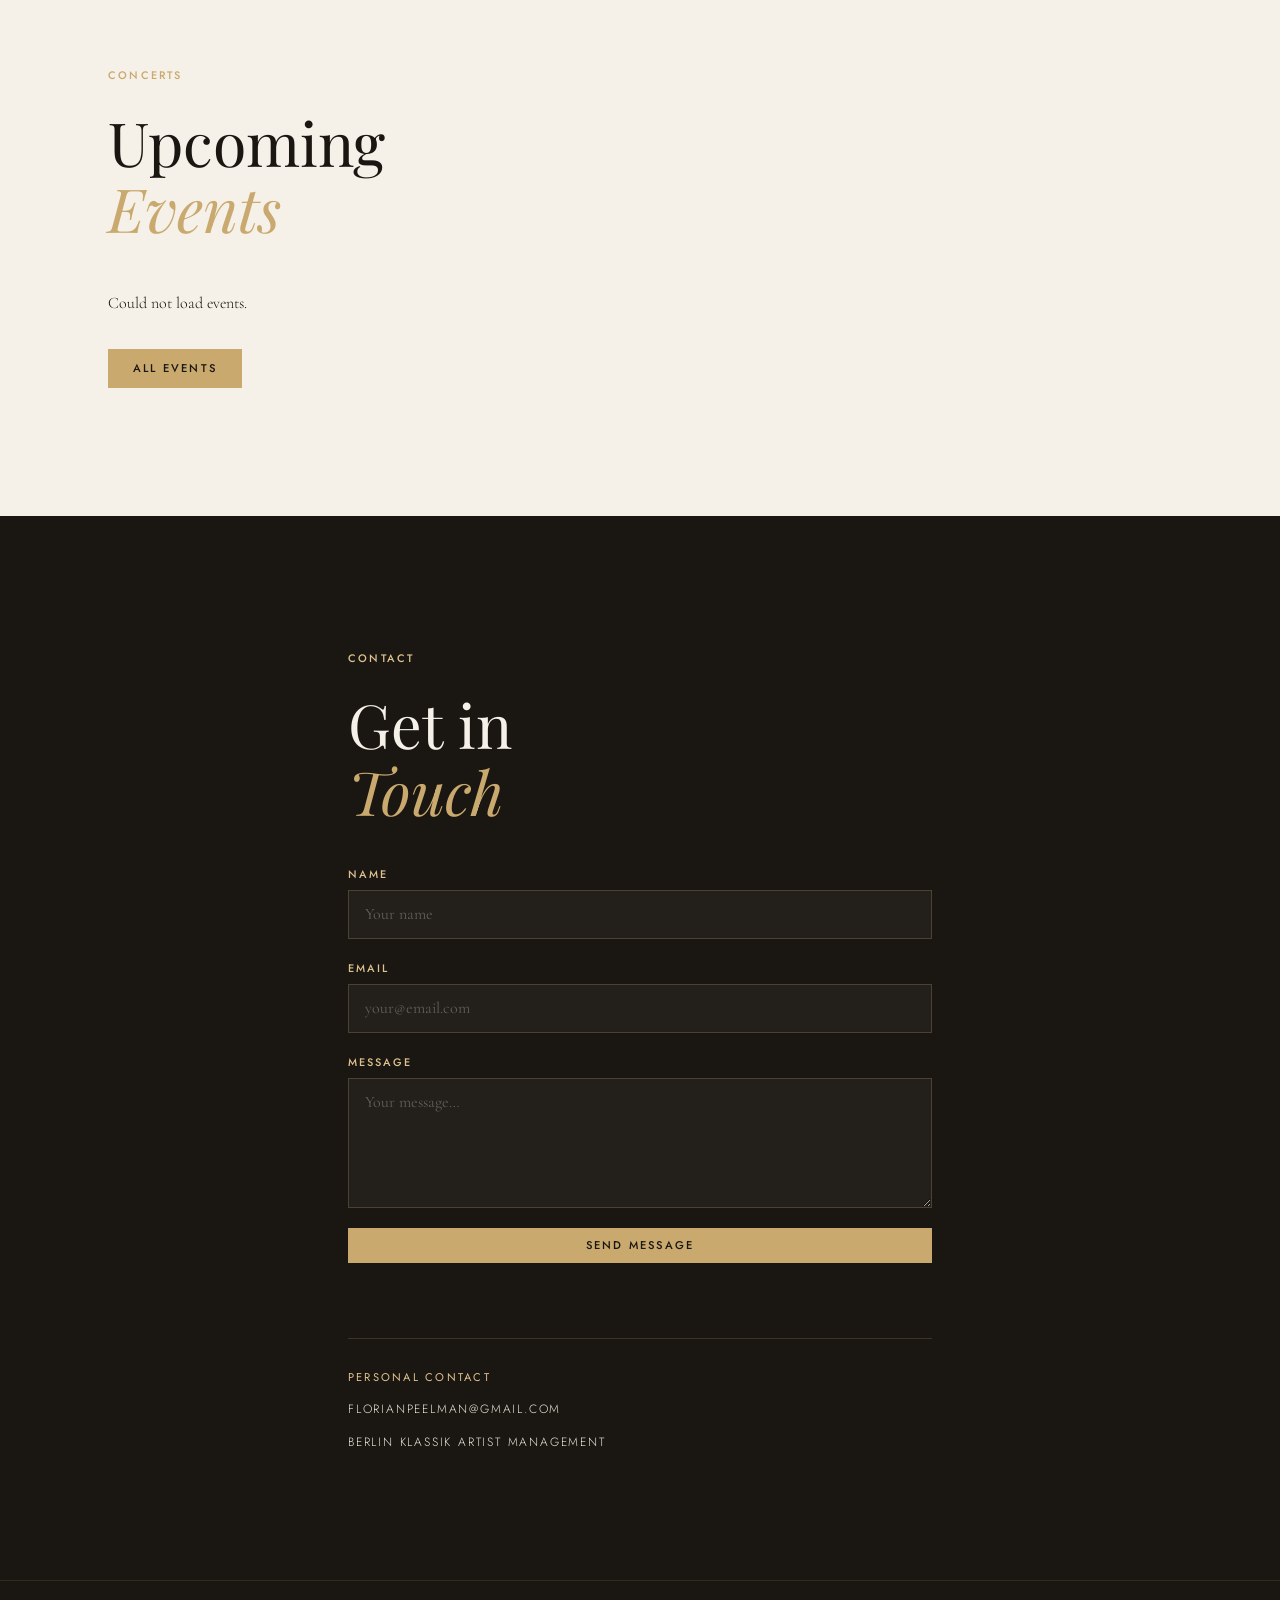
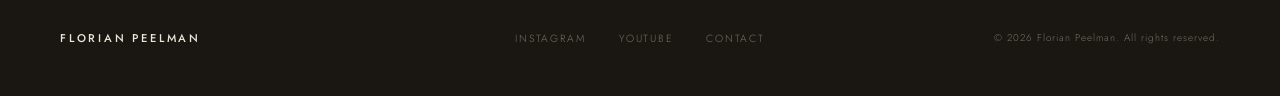
==== commit a544325a: "Change email link to use character references Updated email link to use HTML character references." ====
--- a/index.html
+++ b/index.html
@@ -140,9 +140,7 @@
 
   <div class="agency-list">
 
-    <a href="mailto:florianpeelman@gmail.com">
-      Email: florianpeelman@gmail.com
-    </a>
+<a href="&#109;&#97;&#105;&#108;&#116;&#111;&#58;&#102;&#108;&#111;&#114;&#105;&#97;&#110;&#112;&#101;&#101;&#108;&#109;&#97;&#110;&#64;&#103;&#109;&#97;&#105;&#108;&#46;&#99;&#111;&#109;">&#102;&#108;&#111;&#114;&#105;&#97;&#110;&#112;&#101;&#101;&#108;&#109;&#97;&#110;&#64;&#103;&#109;&#97;&#105;&#108;&#46;&#99;&#111;&#109;</a>
 
 
 
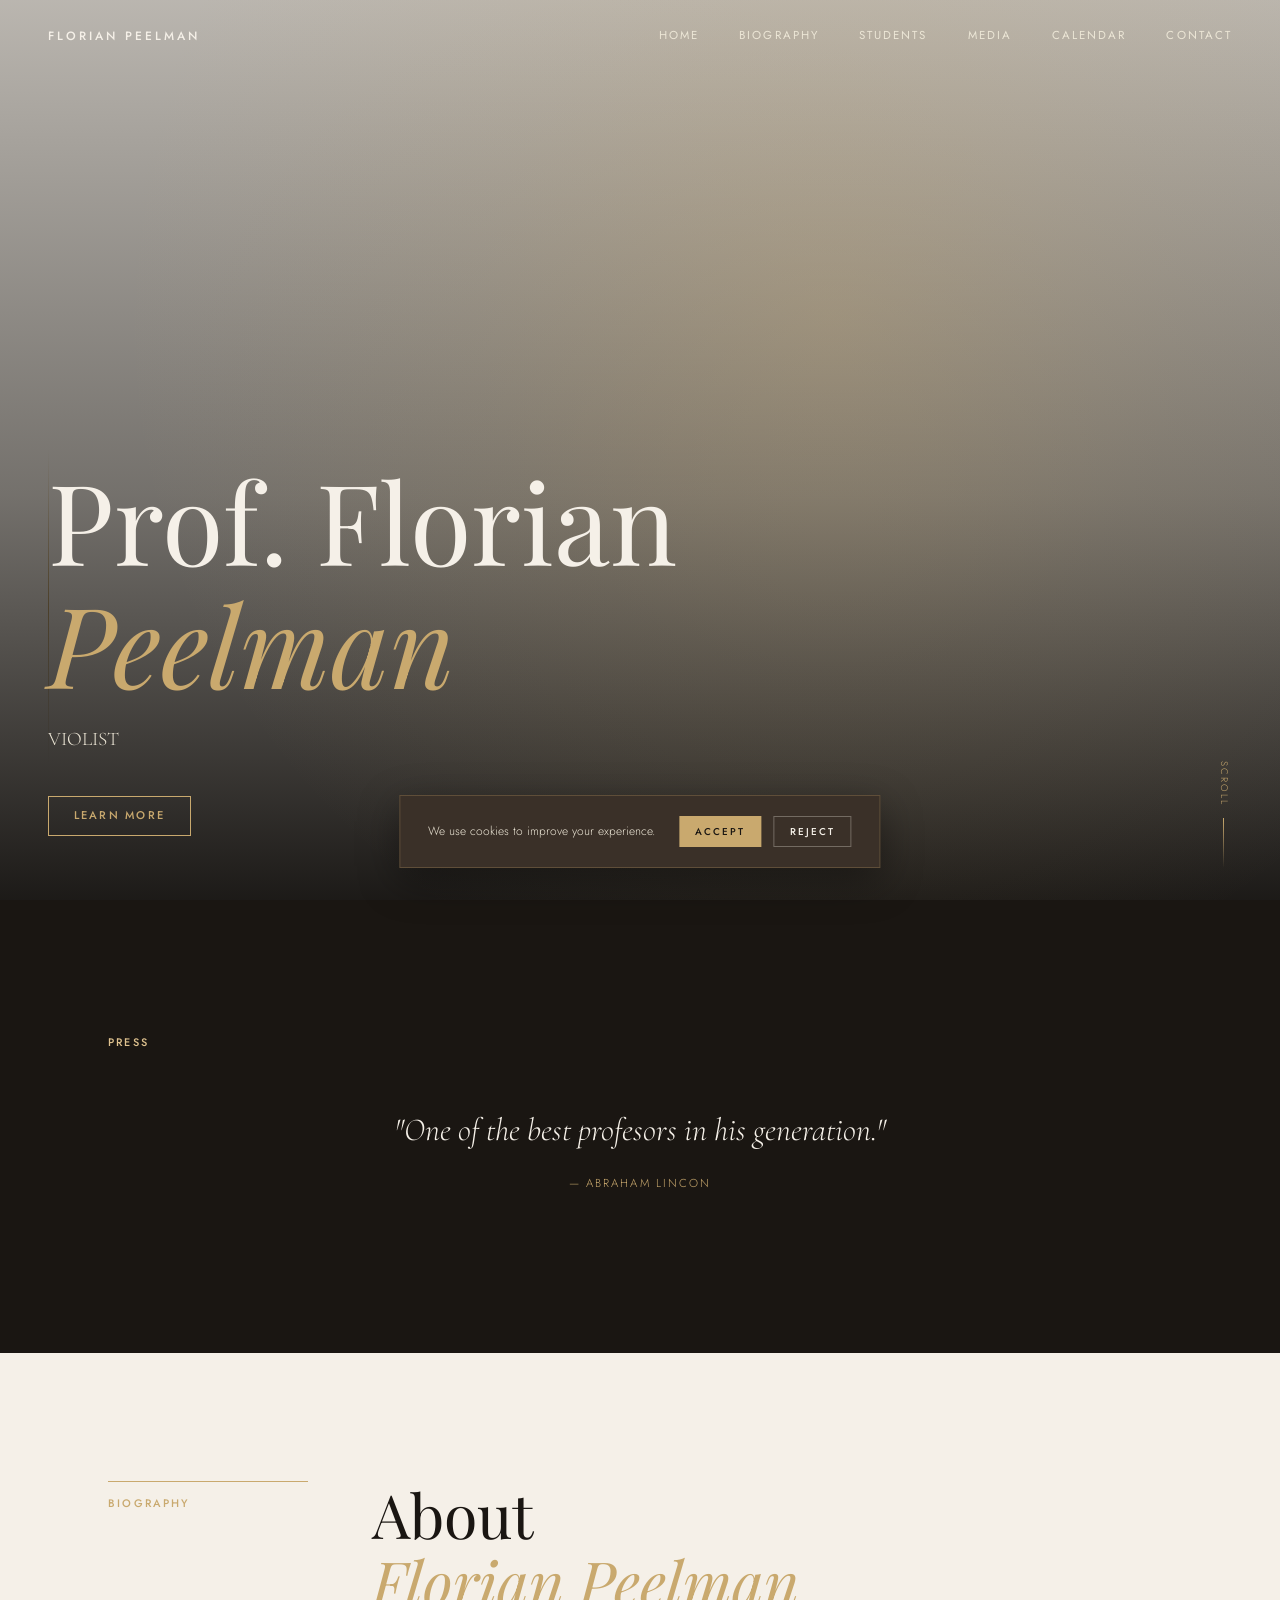
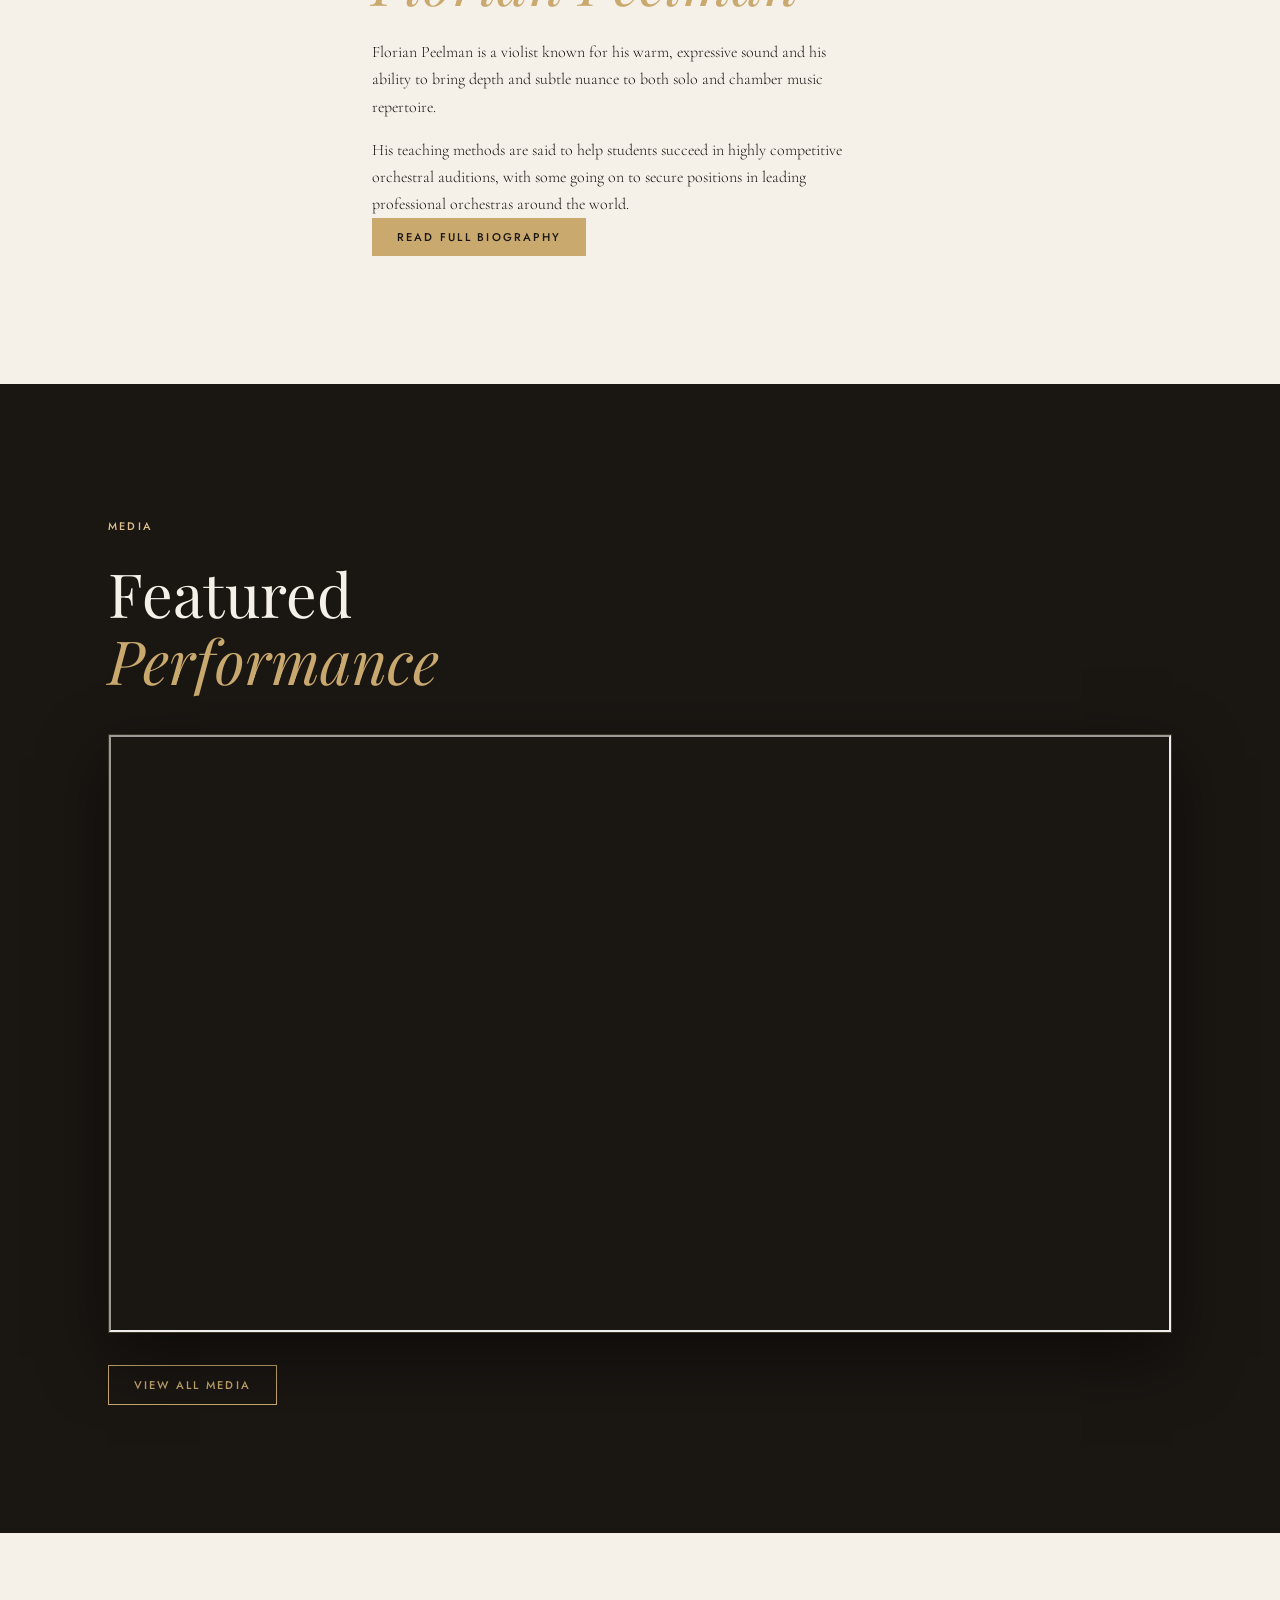
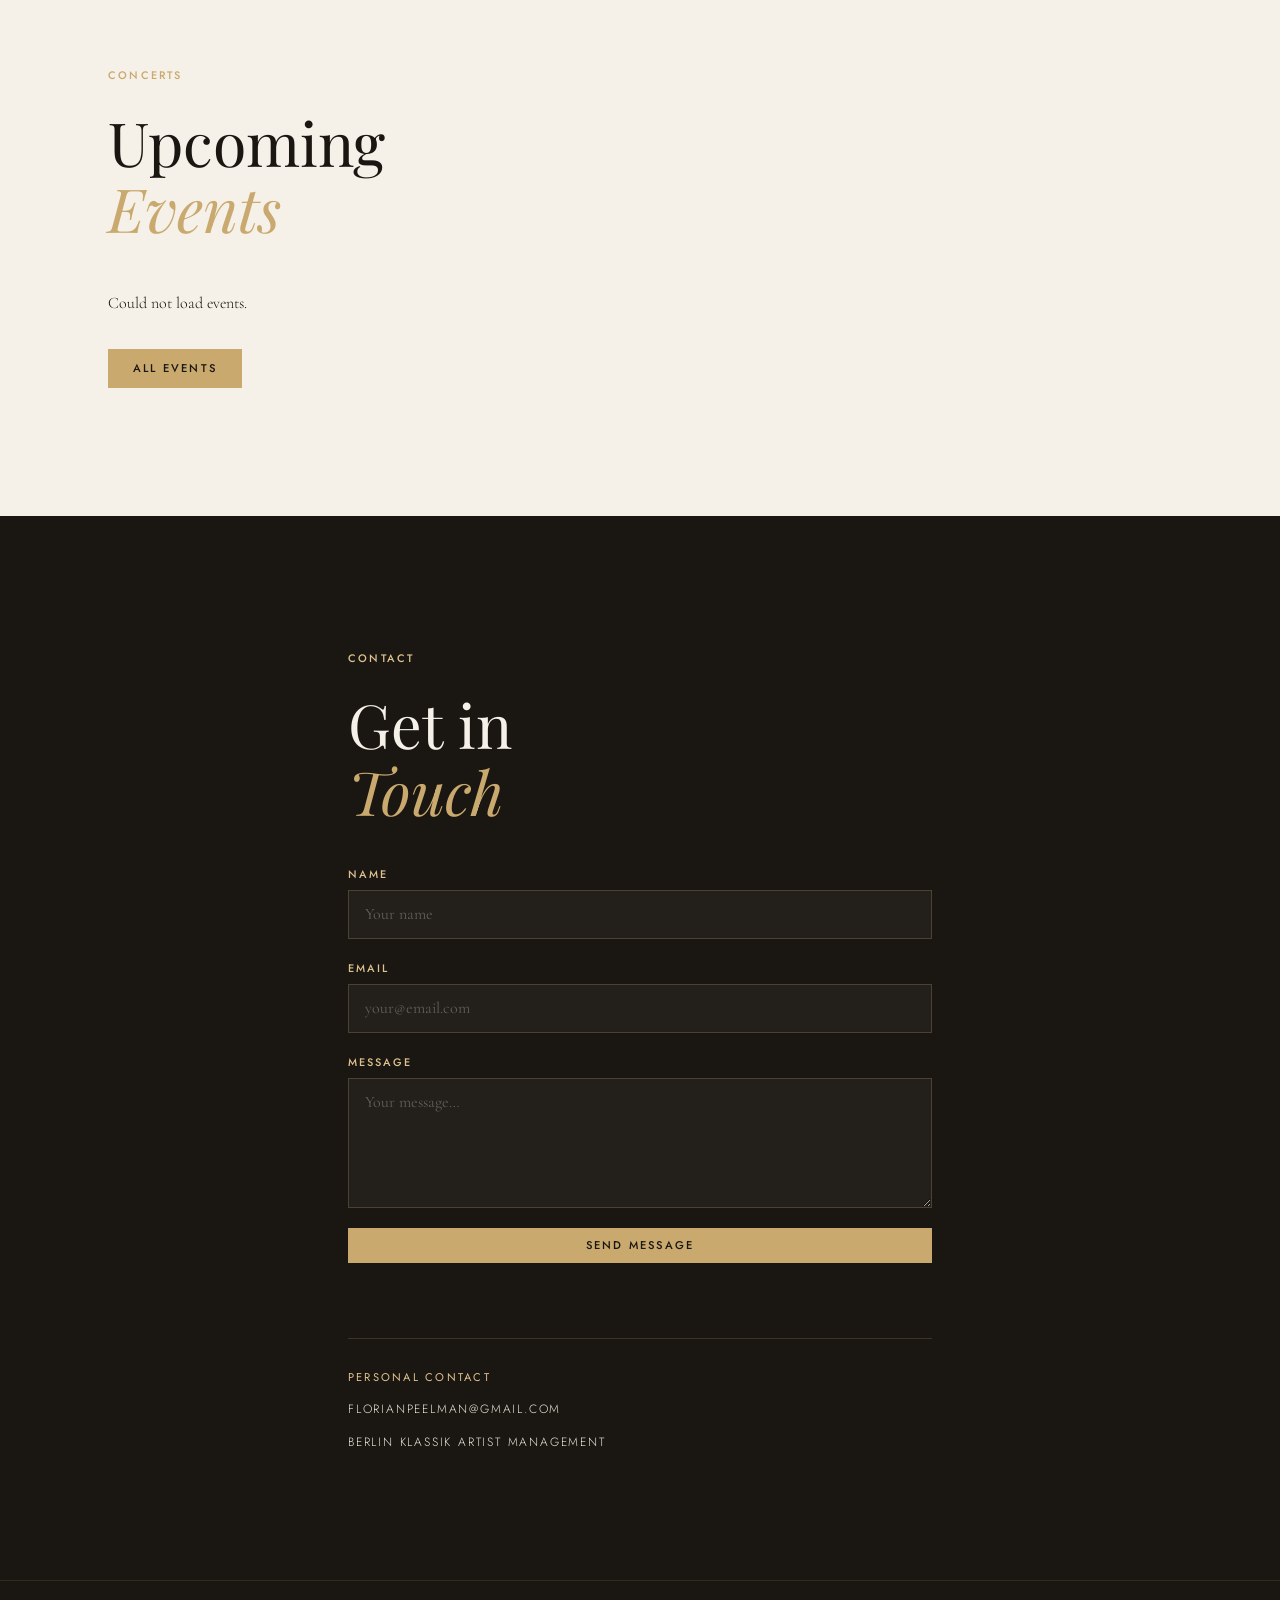
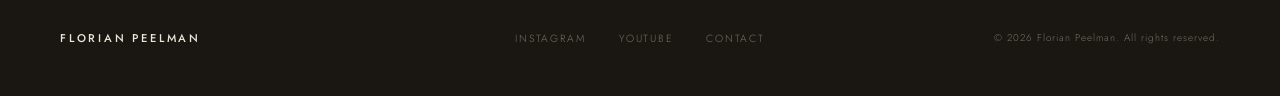
==== commit 55b58230: "Update hero title to include 'Prof.' prefix" ====
--- a/index.html
+++ b/index.html
@@ -36,7 +36,7 @@
   <img src="florianpeelman.jpg.jpg" alt="Florian Peelman">
 </div>
     <div class="hero-content">
-      <h1 class="hero-title">Florian<br /><em>Peelman</em></h1>
+      <h1 class="hero-title">Prof. Florian<br /><em>Peelman</em></h1>
       <p class="hero-sub">VIOLIST</p>
       <a class="btn btn--outline" href="bio.html">Learn More</a>
     </div>
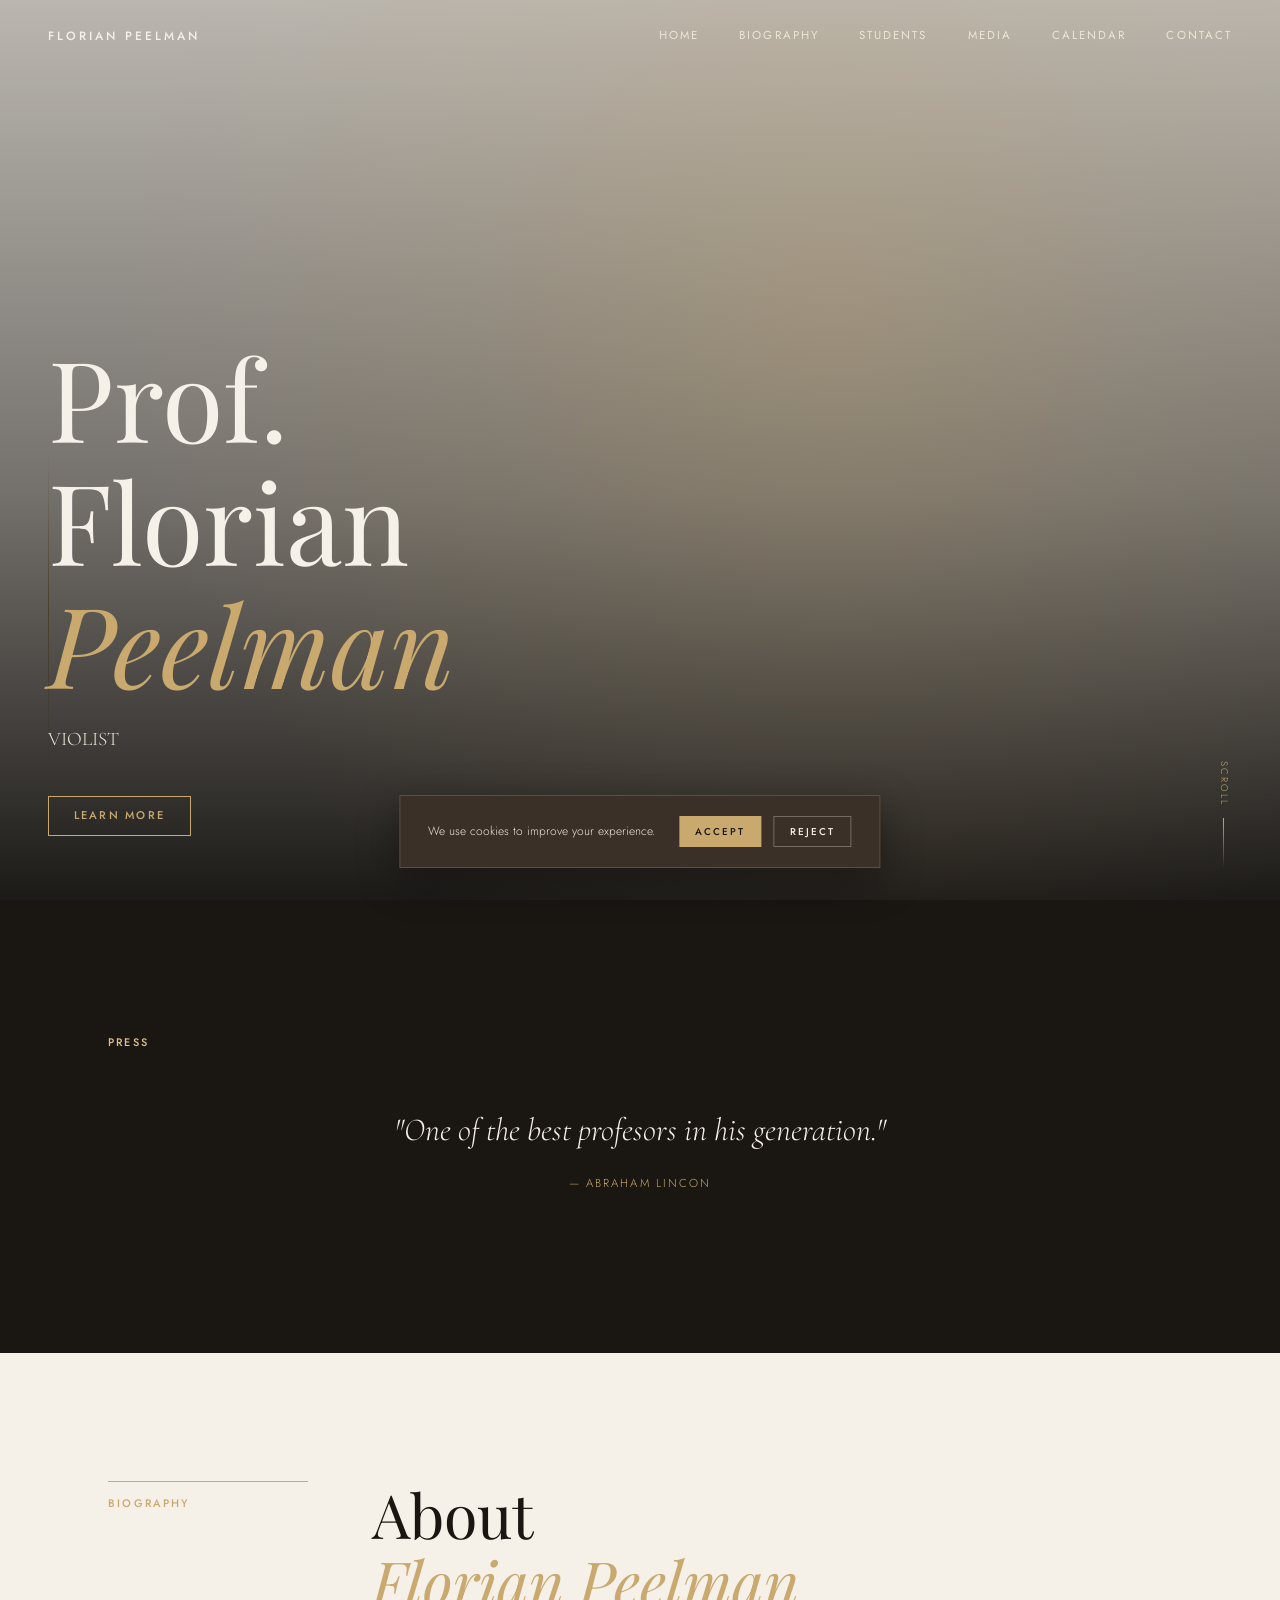
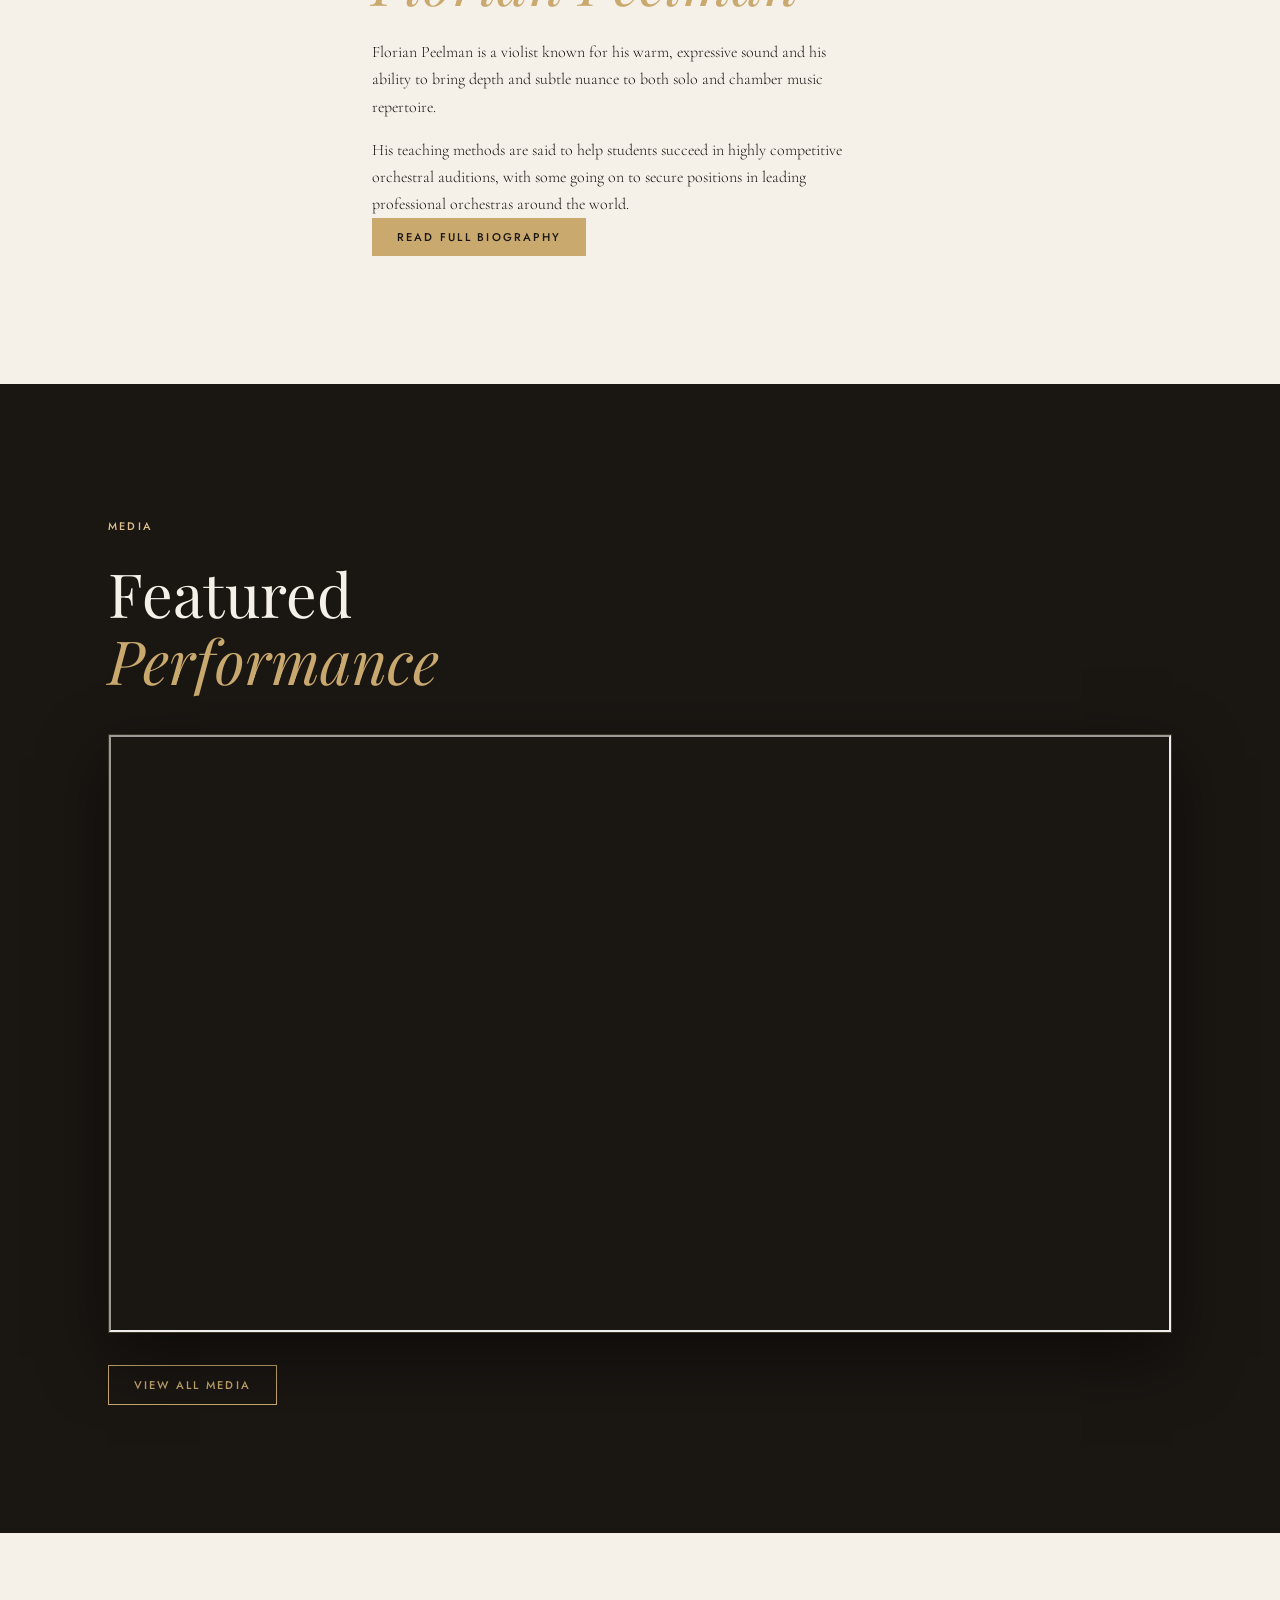
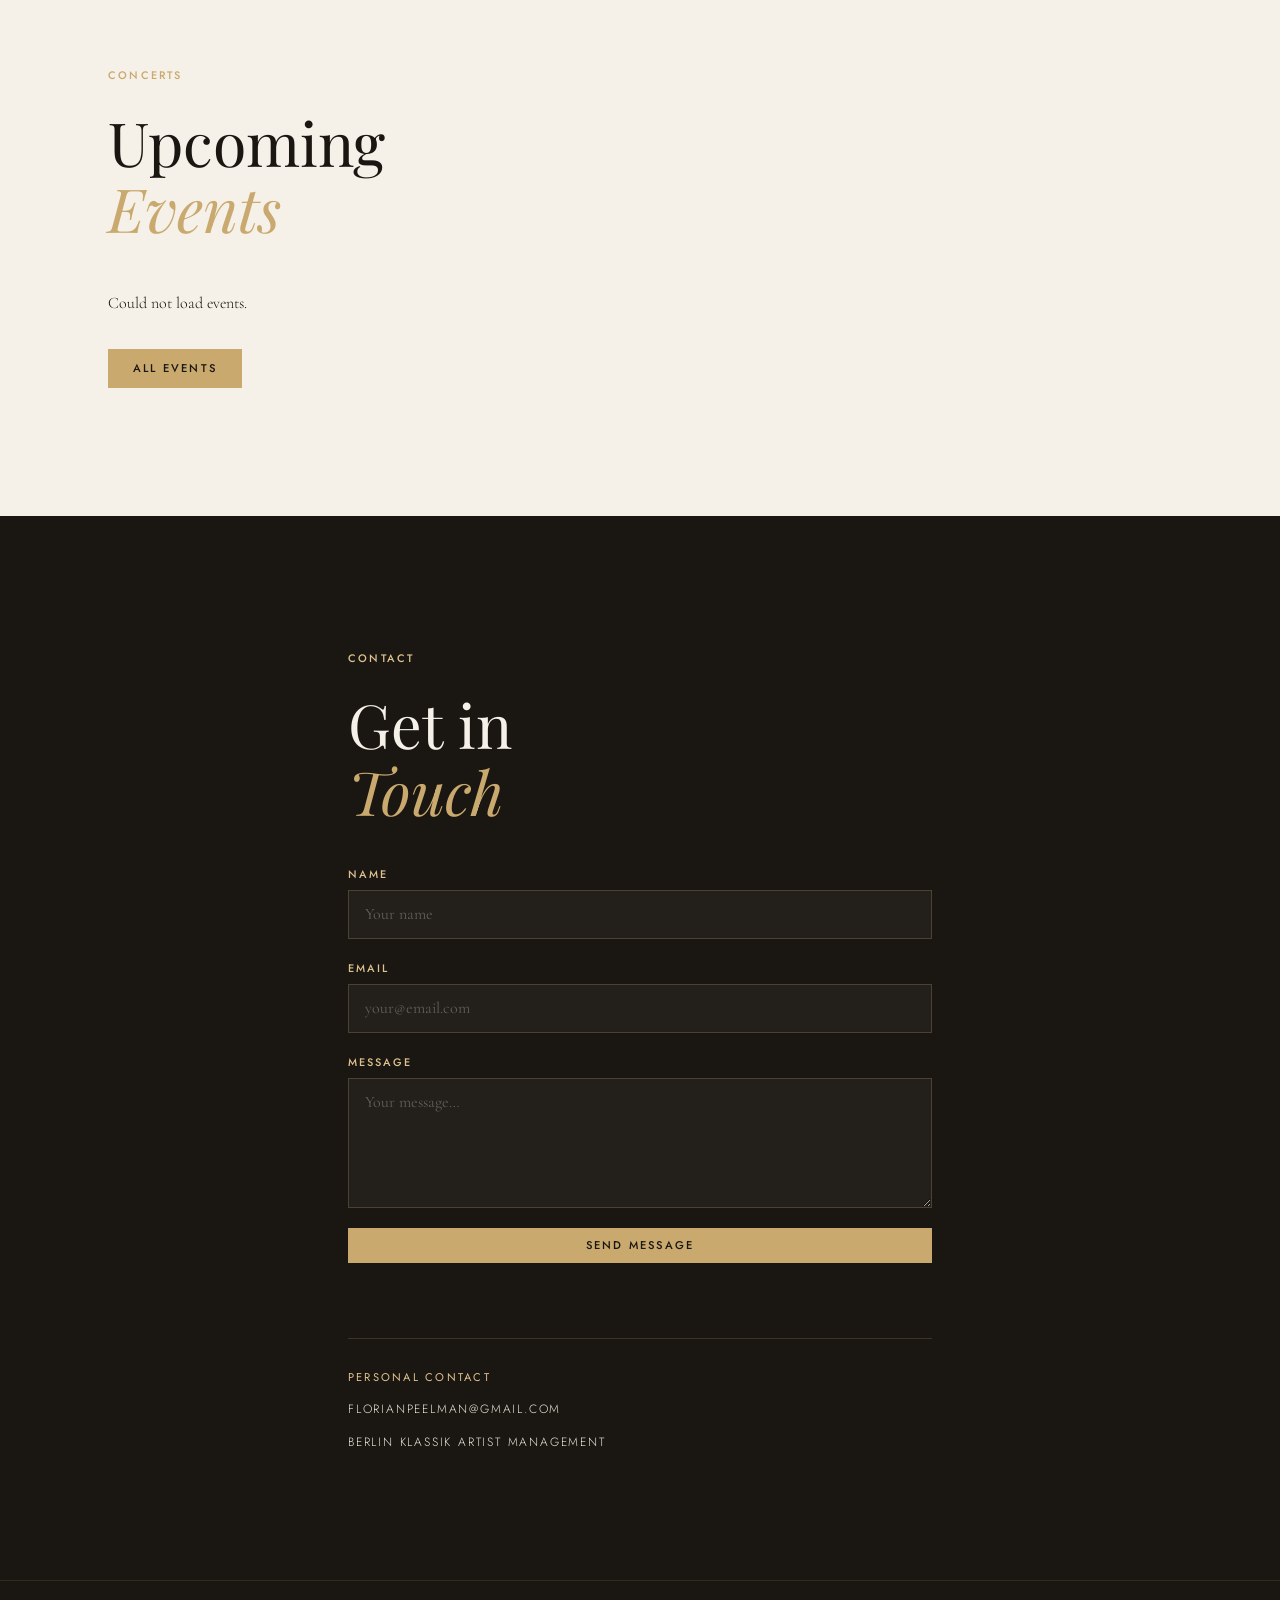
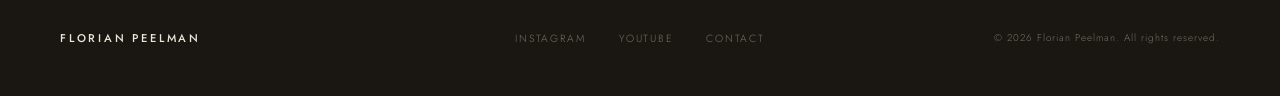
==== commit bc8fb711: "Rearrange name formatting in hero title" ====
--- a/index.html
+++ b/index.html
@@ -36,7 +36,7 @@
   <img src="florianpeelman.jpg.jpg" alt="Florian Peelman">
 </div>
     <div class="hero-content">
-      <h1 class="hero-title">Prof. Florian<br /><em>Peelman</em></h1>
+      <h1 class="hero-title">Prof.<br />Florian<br /><em>Peelman</em></h1>
       <p class="hero-sub">VIOLIST</p>
       <a class="btn btn--outline" href="bio.html">Learn More</a>
     </div>
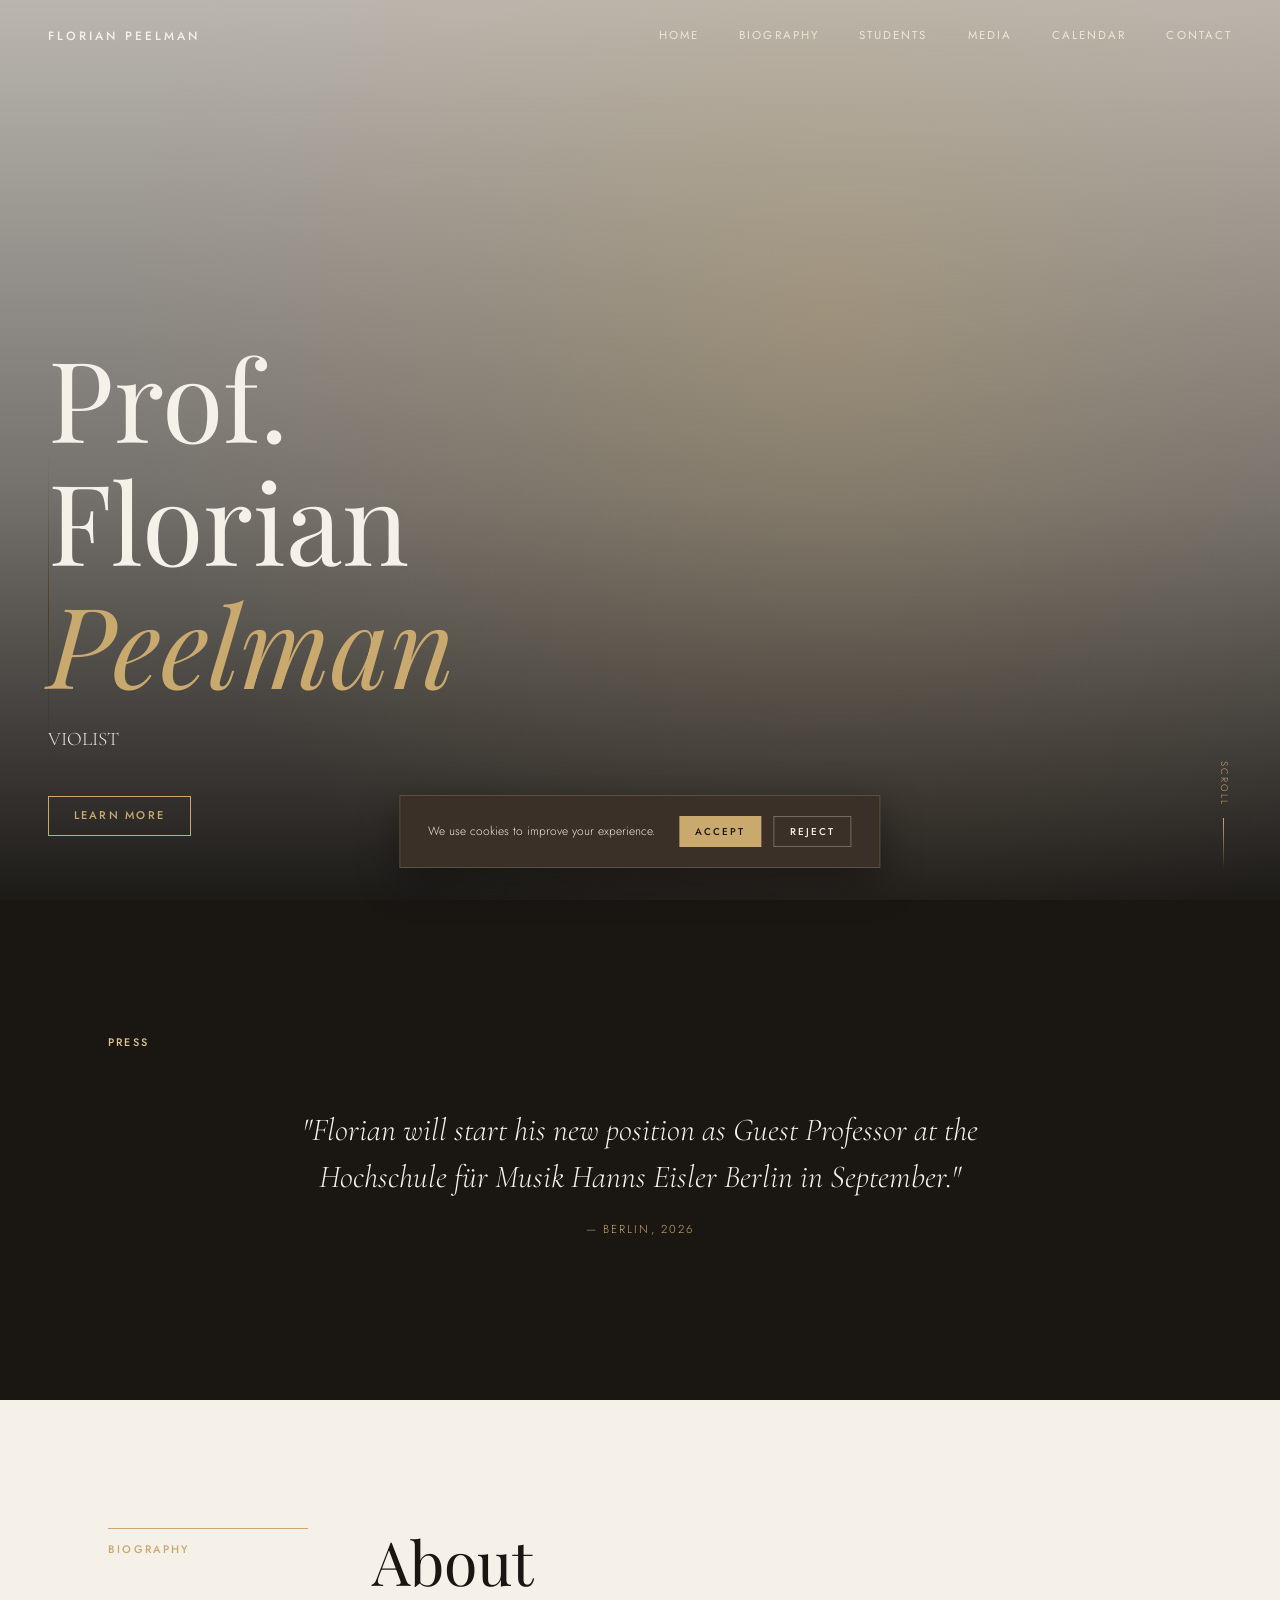
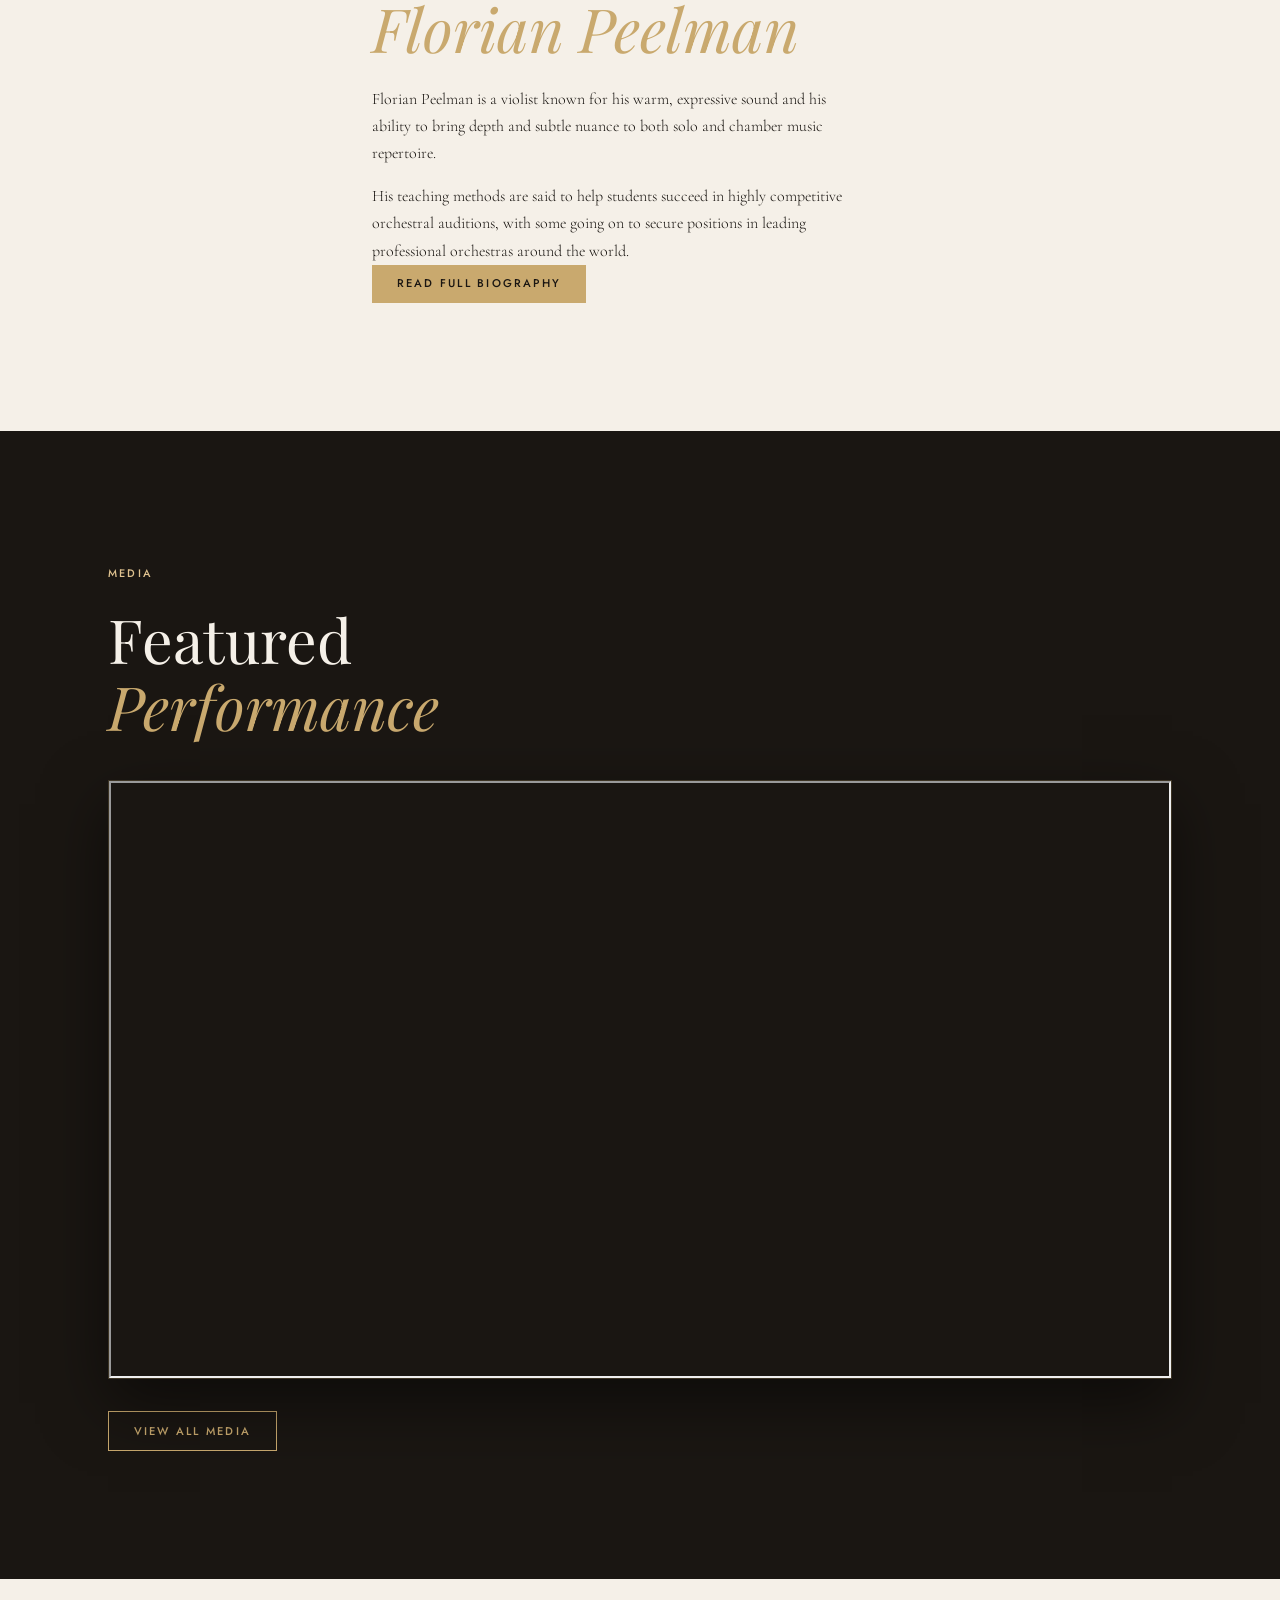
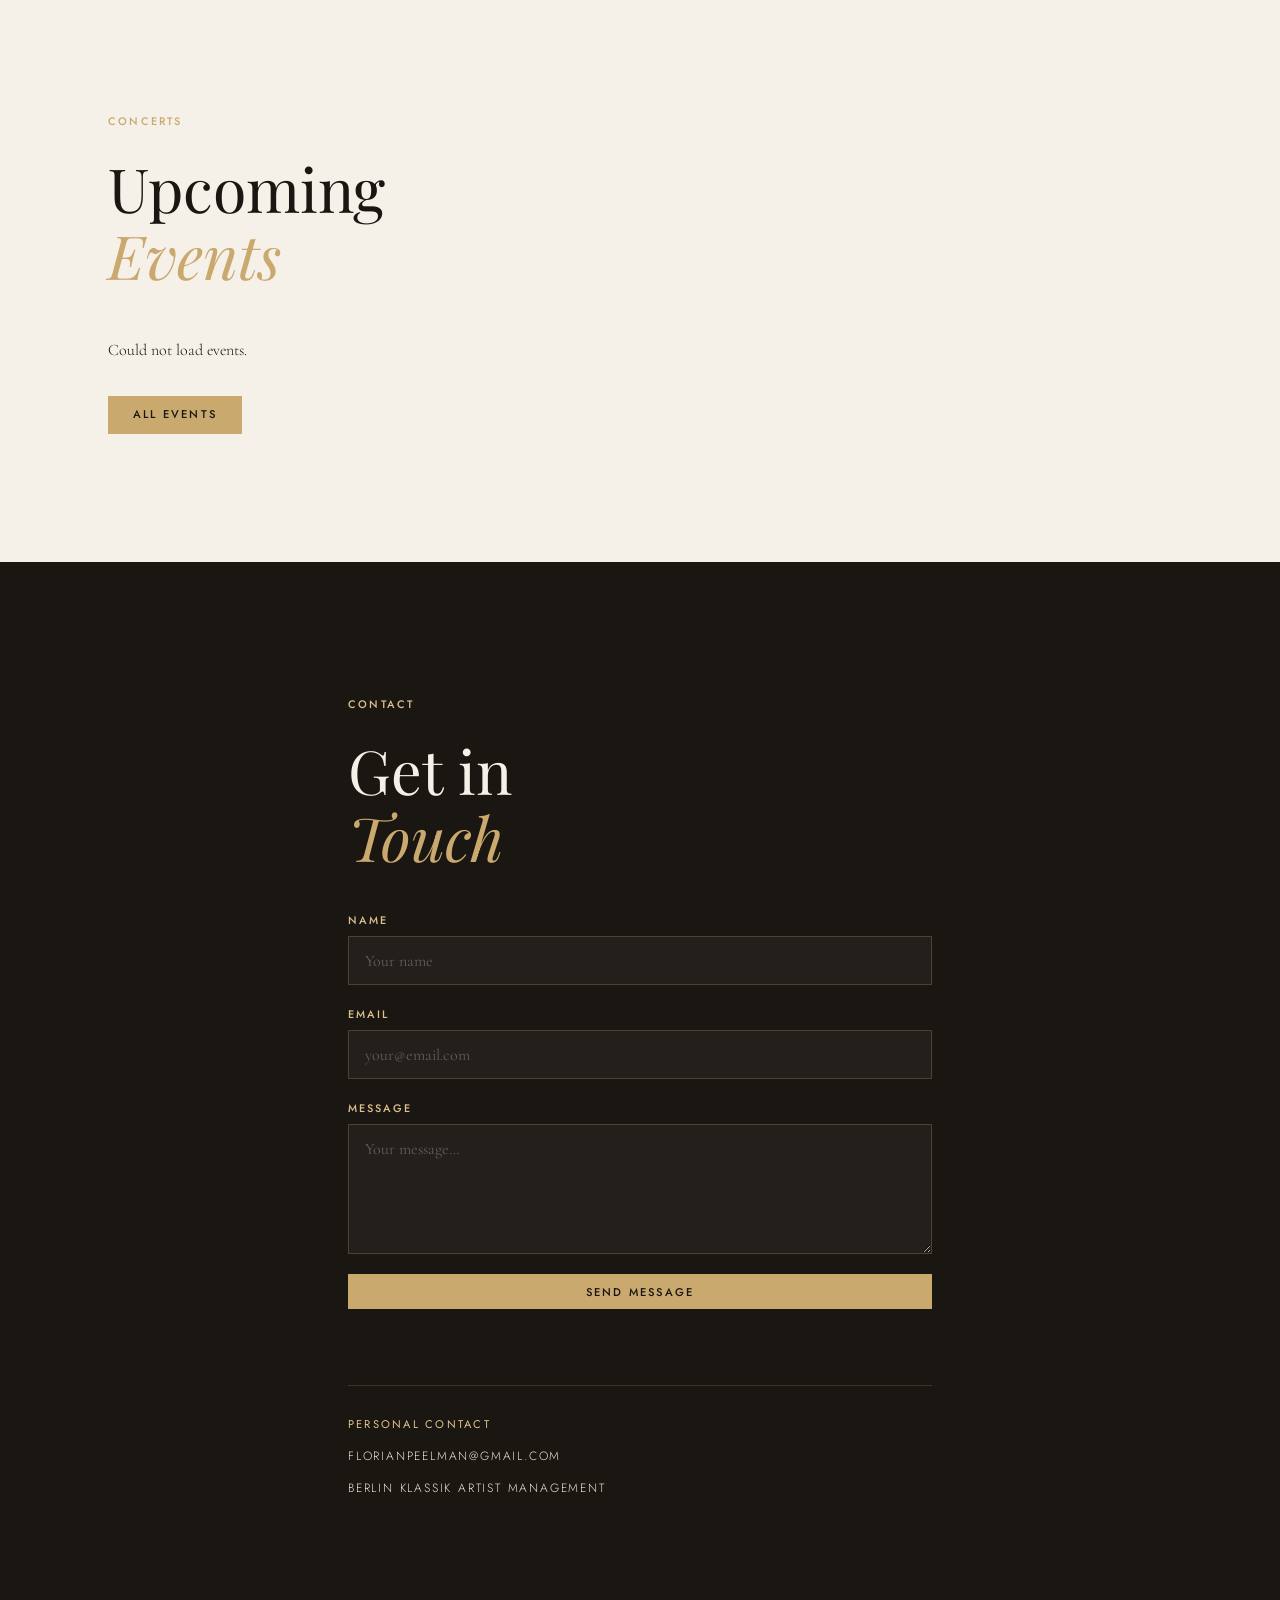
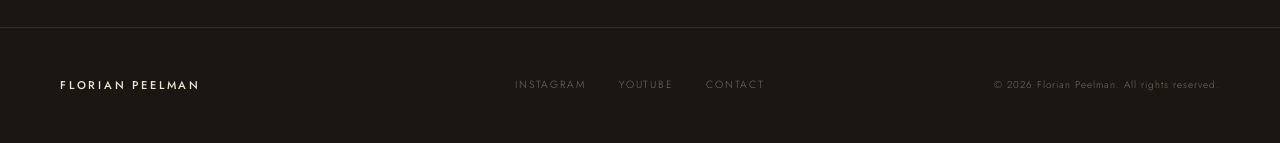
==== commit e1910511: "Update press quote and citation in index.html" ====
--- a/index.html
+++ b/index.html
@@ -51,8 +51,8 @@
     <div class="container">
       <span class="label">Press</span>
       <blockquote class="quote">
-        <p>"One of the best profesors in his generation."</p>
-        <footer>— <cite>Abraham Lincon</cite></footer>
+        <p>"Florian will start his new position as Guest Professor at the Hochschule für Musik Hanns Eisler Berlin in September."</p>
+        <footer>— <cite>Berlin, 2026</cite></footer>
       </blockquote>
     </div>
   </section>
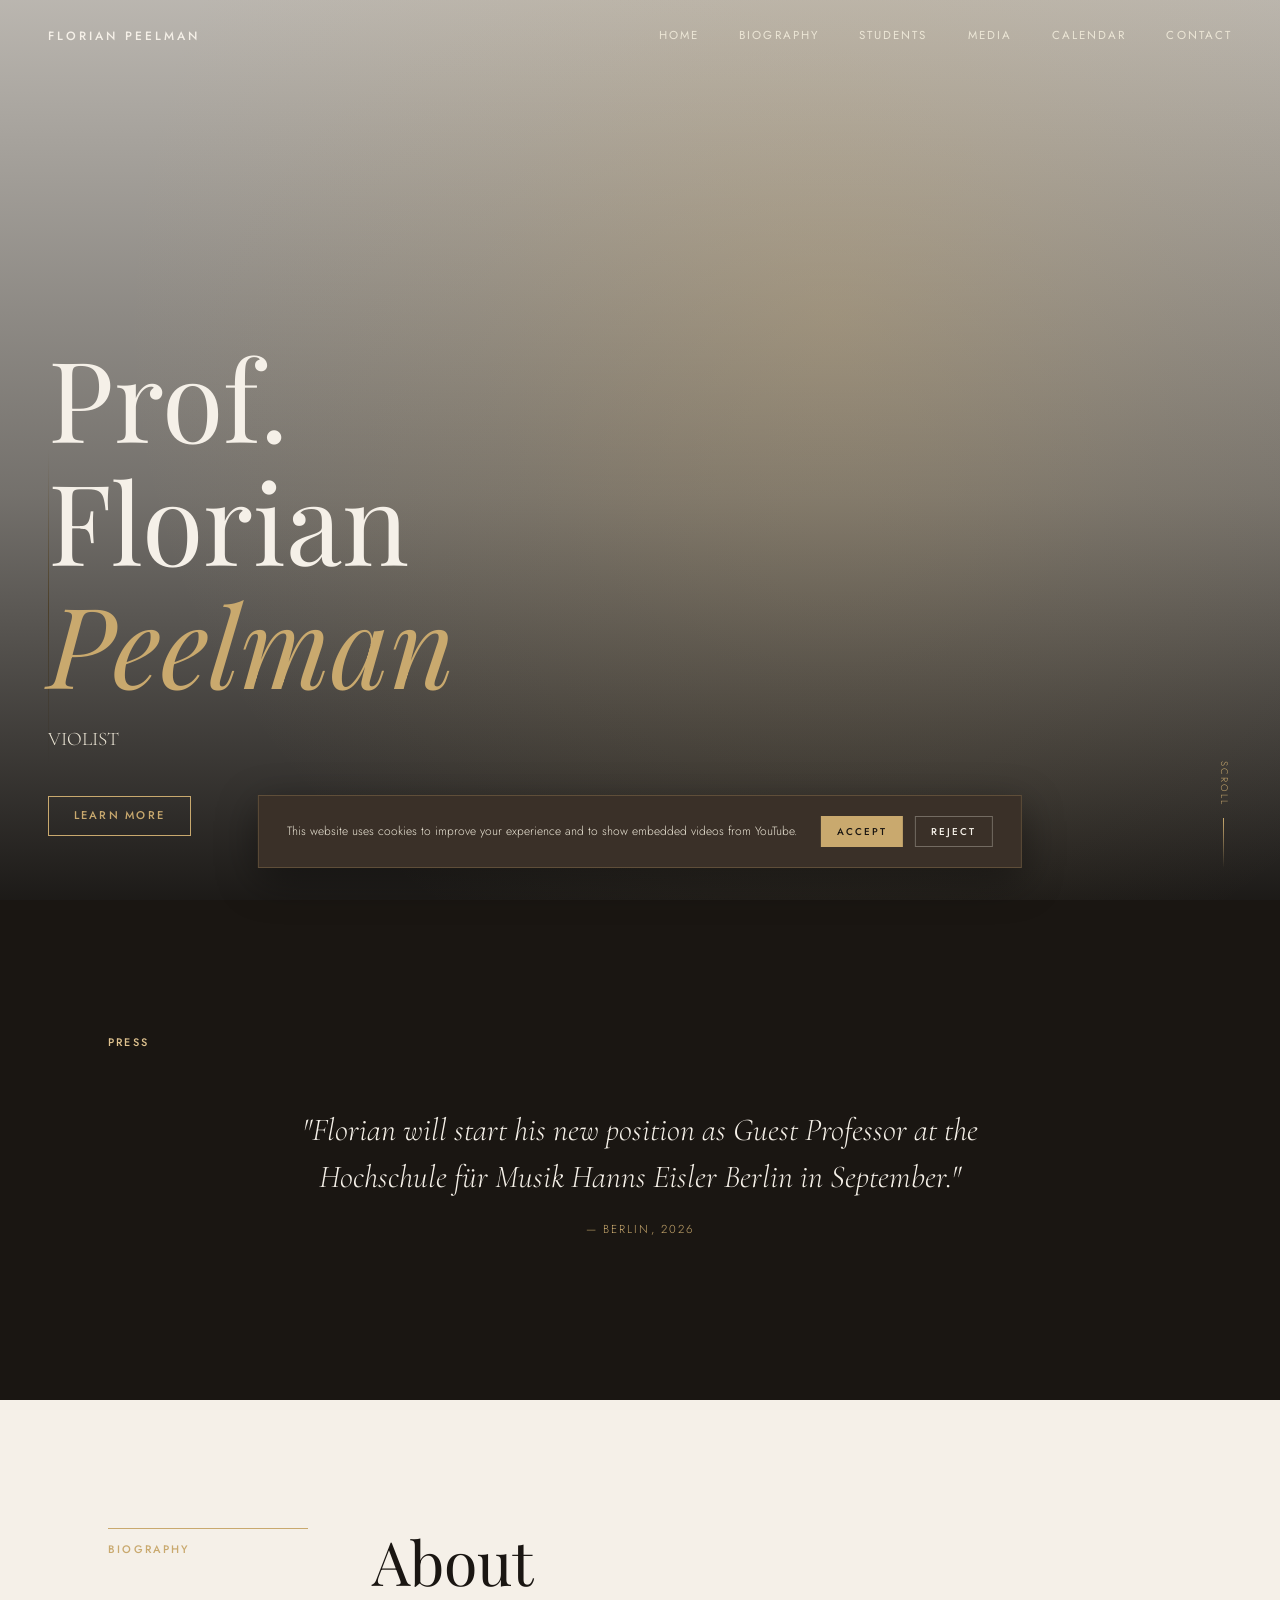
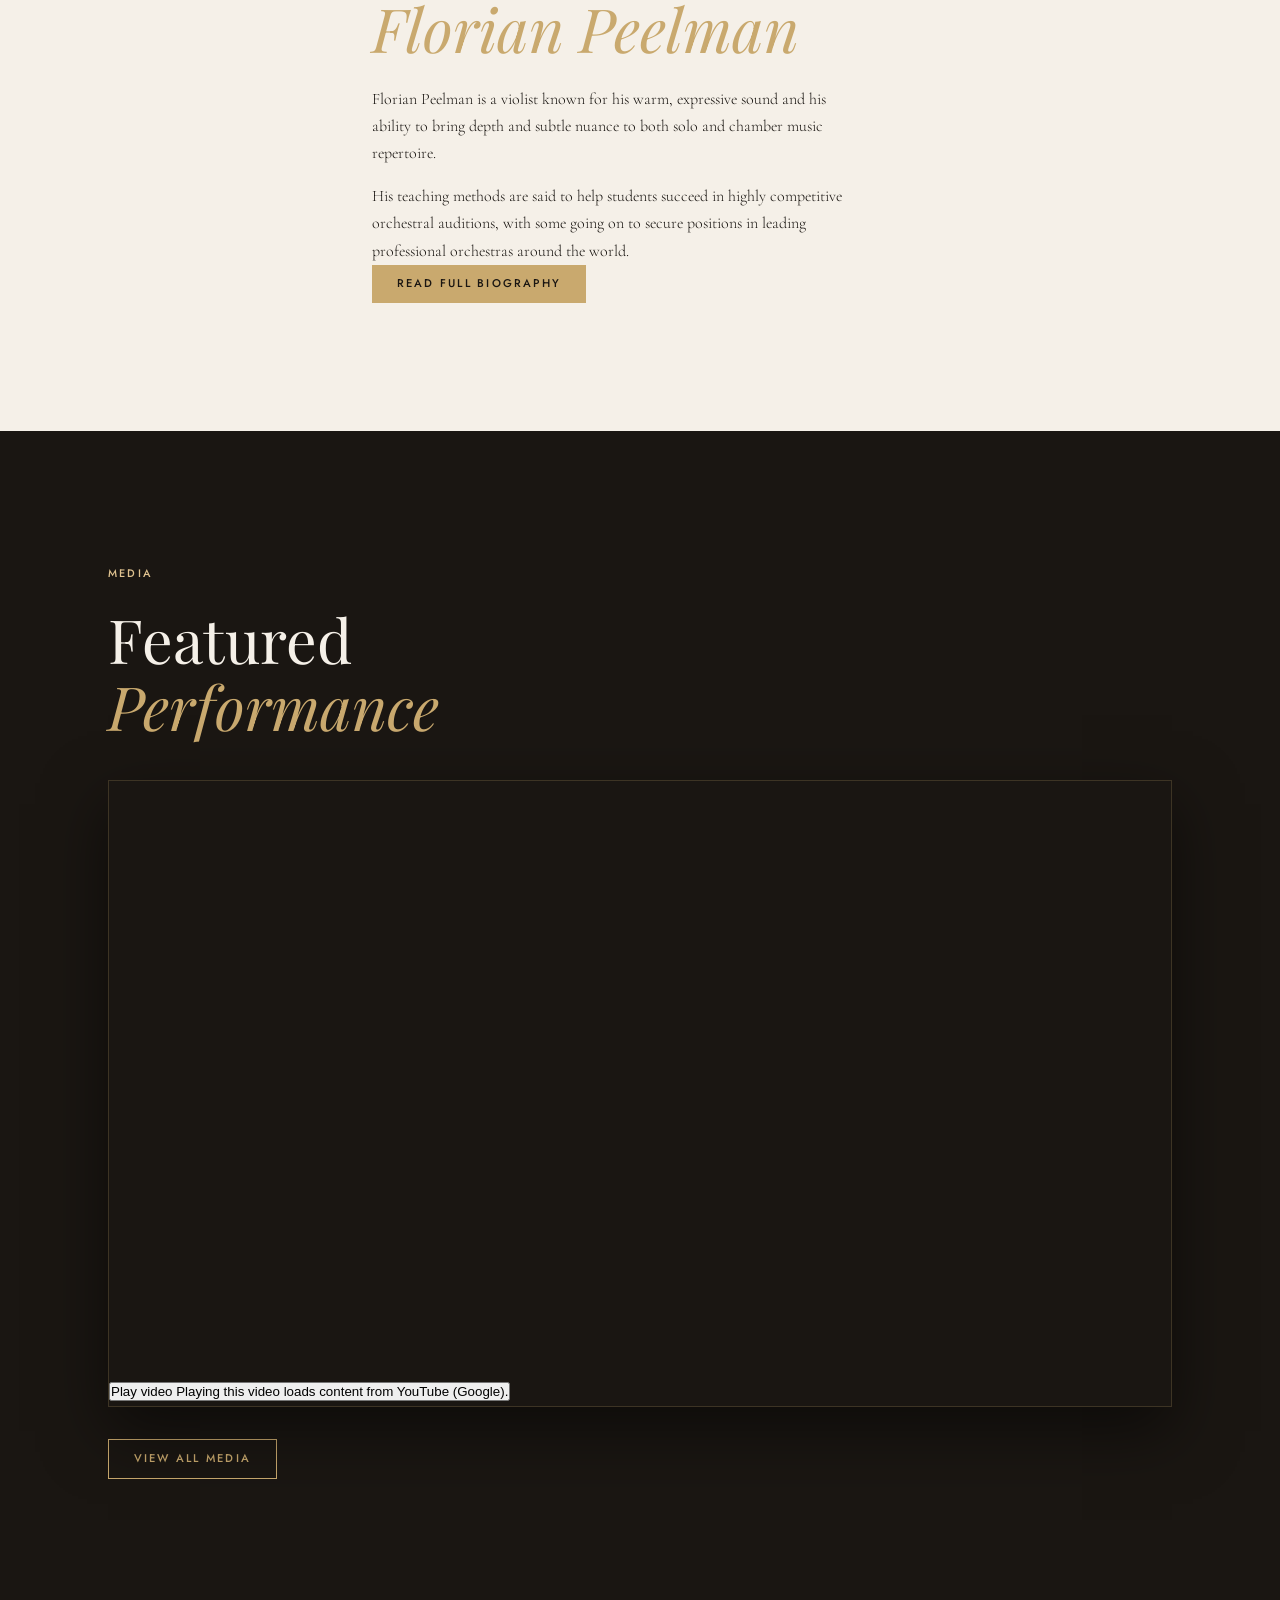
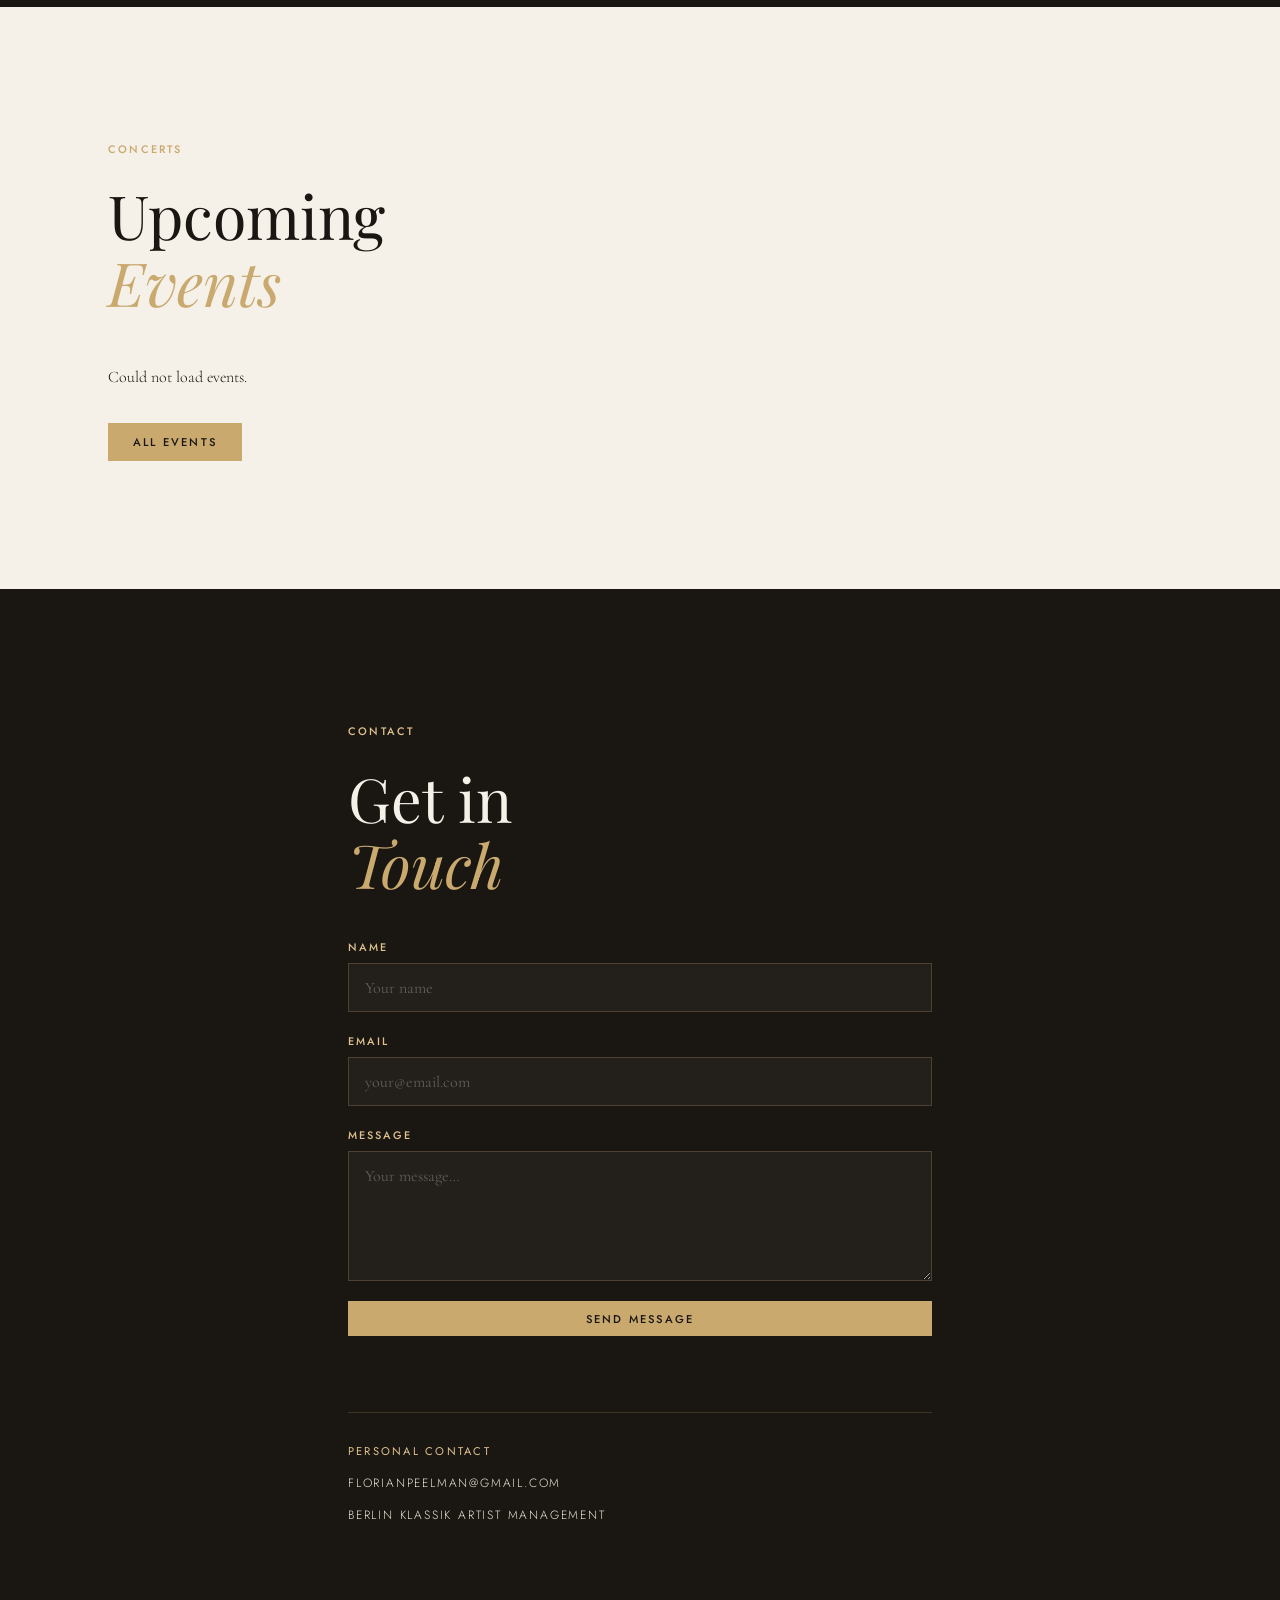
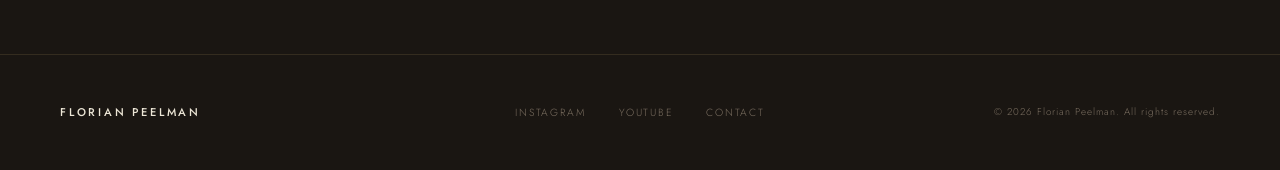
==== commit 1555c6fe: "Enhance cookie consent and video loading features Updated cookie consent handling and video loading " ====
--- a/index.html
+++ b/index.html
@@ -5,6 +5,7 @@
   <meta name="viewport" content="width=device-width, initial-scale=1.0" />
   <meta name="description" content="Florian Peelman — Renowned violist performing across Europe and internationally." />
   <title>Florian Peelman — Violist</title>
+  <script>document.documentElement.classList.add('js');</script>
   <link rel="preconnect" href="https://fonts.googleapis.com" />
   <link rel="preconnect" href="https://fonts.gstatic.com" crossorigin />
   <link href="https://fonts.googleapis.com/css2?family=Playfair+Display:ital,wght@0,400;0,500;1,400;1,500&family=Cormorant+Garamond:ital,wght@0,300;0,400;1,300;1,400&family=Jost:wght@300;400;500&display=swap" rel="stylesheet" />
@@ -33,8 +34,8 @@
   <!-- HERO -->
   <section class="hero" id="home">
     <div class="hero-bg">
-  <img src="florianpeelman.jpg.jpg" alt="Florian Peelman">
-</div>
+      <img src="florianpeelman.jpg.jpg" alt="Florian Peelman">
+    </div>
     <div class="hero-content">
       <h1 class="hero-title">Prof.<br />Florian<br /><em>Peelman</em></h1>
       <p class="hero-sub">VIOLIST</p>
@@ -72,31 +73,32 @@
     </div>
   </section>
 
-<!-- MEDIA -->
-<section class="section section--dark" id="media">
-  <div class="container">
-    <span class="label">Media</span>
-
-    <h2>Featured<br /><em>Performance</em></h2>
-
-<div class="video-wrapper">
-  <iframe 
-    src="https://www.youtube.com/embed/Y04K9-z7pxk"
-    title="Brahms Scherzo arr. for Viola and Piano"
-    allow="accelerometer; autoplay; clipboard-write; encrypted-media; gyroscope; picture-in-picture"
-    allowfullscreen
-    loading="lazy">
-  </iframe>
-</div>
-
-    <!-- BUTTON TO MEDIA PAGE -->
-    <div style="margin-top: 2rem;">
-      <a href="media.html" class="btn btn--outline">
-        View all media
-      </a>
-    </div>
-  </div>
-</section>
+  <!-- MEDIA -->
+  <section class="section section--dark" id="media">
+    <div class="container">
+      <span class="label">Media</span>
+
+      <h2>Featured<br /><em>Performance</em></h2>
+
+      <!-- The YouTube video only loads after cookies are accepted or play is clicked -->
+      <div class="video-wrapper"
+           data-video-src="https://www.youtube-nocookie.com/embed/Y04K9-z7pxk"
+           data-video-title="Brahms Scherzo arr. for Viola and Piano">
+        <button class="video-consent" type="button">
+          <span class="video-consent__play" aria-hidden="true"></span>
+          <span class="video-consent__text">Play video</span>
+          <span class="video-consent__note">Playing this video loads content from YouTube (Google).</span>
+        </button>
+      </div>
+
+      <!-- BUTTON TO MEDIA PAGE -->
+      <div style="margin-top: 2rem;">
+        <a href="media.html" class="btn btn--outline">
+          View all media
+        </a>
+      </div>
+    </div>
+  </section>
 
   <!-- CALENDAR -->
   <section class="section" id="calendar">
@@ -104,12 +106,10 @@
       <span class="label">Concerts</span>
       <h2>Upcoming<br /><em>Events</em></h2>
       <div class="events-list">
-
-
       </div>
       <div style="margin-top: 2rem;">
-  <a href="events.html" class="btn btn--primary">All events</a>
-</div>
+        <a href="events.html" class="btn btn--primary">All events</a>
+      </div>
     </div>
   </section>
 
@@ -118,38 +118,40 @@
     <div class="container container--narrow">
       <span class="label">Contact</span>
       <h2>Get in<br /><em>Touch</em></h2>
-      <form class="contact-form" id="contactForm">
+      <form class="contact-form" id="contactForm" action="https://api.web3forms.com/submit" method="POST">
+        <!-- WEB3FORMS: paste your access key here -->
+        <input type="hidden" name="access_key" value="df44636d-78b4-4c55-b38b-ab073d1ad492" />
+        <input type="hidden" name="subject" value="New message from florianpeelman.com" />
+        <input type="hidden" name="from_name" value="florianpeelman.com" />
+        <!-- Honeypot anti-spam: hidden from humans, bots tick it -->
+        <input type="checkbox" name="botcheck" class="hidden" style="display:none" tabindex="-1" autocomplete="off" />
+
         <div class="form-group">
           <label for="name">Name</label>
-          <input id="name" type="text" name="name" placeholder="Your name" autocomplete="name" />
+          <input id="name" type="text" name="name" placeholder="Your name" autocomplete="name" required />
         </div>
         <div class="form-group">
           <label for="email">Email</label>
-          <input id="email" type="email" name="email" placeholder="your@email.com" autocomplete="email" />
+          <input id="email" type="email" name="email" placeholder="your@email.com" autocomplete="email" required />
         </div>
         <div class="form-group">
           <label for="message">Message</label>
-          <textarea id="message" name="message" rows="5" placeholder="Your message…"></textarea>
+          <textarea id="message" name="message" rows="5" placeholder="Your message…" required></textarea>
         </div>
-        <button class="btn btn--primary btn--full" type="submit">Send message</button>
-        <p class="form-status" id="formStatus"></p>
+        <button class="btn btn--primary btn--full" type="submit" id="submitBtn">Send message</button>
+        <p class="form-status" id="formStatus" aria-live="polite"></p>
       </form>
+
       <!-- Agencies -->
-<div class="contact-agencies">
-  <h3 class="contact-subtitle">PERSONAL CONTACT</h3>
-
-  <div class="agency-list">
-
-<a href="&#109;&#97;&#105;&#108;&#116;&#111;&#58;&#102;&#108;&#111;&#114;&#105;&#97;&#110;&#112;&#101;&#101;&#108;&#109;&#97;&#110;&#64;&#103;&#109;&#97;&#105;&#108;&#46;&#99;&#111;&#109;">&#102;&#108;&#111;&#114;&#105;&#97;&#110;&#112;&#101;&#101;&#108;&#109;&#97;&#110;&#64;&#103;&#109;&#97;&#105;&#108;&#46;&#99;&#111;&#109;</a>
-
-
-
-    <a href="https://www.berlinklassikartistmanagement.com/" target="_blank" rel="noopener noreferrer">
-      Berlin Klassik Artist Management
-    </a>
-
-  </div>
-</div>
+      <div class="contact-agencies">
+        <h3 class="contact-subtitle">PERSONAL CONTACT</h3>
+        <div class="agency-list">
+          <a href="&#109;&#97;&#105;&#108;&#116;&#111;&#58;&#102;&#108;&#111;&#114;&#105;&#97;&#110;&#112;&#101;&#101;&#108;&#109;&#97;&#110;&#64;&#103;&#109;&#97;&#105;&#108;&#46;&#99;&#111;&#109;">&#102;&#108;&#111;&#114;&#105;&#97;&#110;&#112;&#101;&#101;&#108;&#109;&#97;&#110;&#64;&#103;&#109;&#97;&#105;&#108;&#46;&#99;&#111;&#109;</a>
+          <a href="https://www.berlinklassikartistmanagement.com/" target="_blank" rel="noopener noreferrer">
+            Berlin Klassik Artist Management
+          </a>
+        </div>
+      </div>
     </div>
   </section>
 
@@ -167,8 +169,8 @@
   </footer>
 
   <!-- COOKIE BANNER -->
-  <div class="cookie-banner" id="cookieBanner" style="display:none;">
-    <p>We use cookies to improve your experience.</p>
+  <div class="cookie-banner" id="cookieBanner" role="dialog" aria-label="Cookie consent" style="display:none;">
+    <p>This website uses cookies to improve your experience and to show embedded videos from YouTube.</p>
     <div class="cookie-actions">
       <button class="btn btn--primary btn--sm" onclick="acceptCookies()">Accept</button>
       <button class="btn btn--ghost btn--sm" onclick="rejectCookies()">Reject</button>
@@ -190,14 +192,11 @@
     const nav = document.getElementById('nav');
     const btn = document.getElementById('menuBtn');
 
-btn.addEventListener('click', function() {
-  var open = nav.classList.toggle('is-open');
-  btn.setAttribute('aria-expanded', open);
-  document.body.classList.toggle('menu-open', open);
-  if (open) {
-    window.scrollTo({ top: 0, behavior: 'smooth' });
-  }
-});
+    btn.addEventListener('click', function() {
+      var open = nav.classList.toggle('is-open');
+      btn.setAttribute('aria-expanded', open);
+      document.body.classList.toggle('menu-open', open);
+    });
 
     document.querySelectorAll('#nav a').forEach(function(link) {
       link.addEventListener('click', function() {
@@ -215,22 +214,84 @@
       }
     });
 
+    // COOKIES + VIDEO
+    // localStorage can fail (private mode, blocked storage): never let it break the page
+    function getConsent() {
+      try { return localStorage.getItem('cookies'); } catch (e) { return null; }
+    }
+    function setConsent(value) {
+      try { localStorage.setItem('cookies', value); } catch (e) {}
+    }
+
+    function loadVideo(wrapper, autoplay) {
+      var src = wrapper.getAttribute('data-video-src');
+      if (!src) return;
+      var iframe = document.createElement('iframe');
+      iframe.src = src + (autoplay ? '?autoplay=1' : '');
+      iframe.title = wrapper.getAttribute('data-video-title') || 'Video';
+      iframe.allow = 'accelerometer; autoplay; clipboard-write; encrypted-media; gyroscope; picture-in-picture';
+      iframe.allowFullscreen = true;
+      wrapper.innerHTML = '';
+      wrapper.appendChild(iframe);
+      wrapper.removeAttribute('data-video-src');
+    }
+    function loadAllVideos() {
+      document.querySelectorAll('[data-video-src]').forEach(function(w) { loadVideo(w, false); });
+    }
+
+    // Clicking "Play video" loads that video directly
+    document.querySelectorAll('[data-video-src] .video-consent').forEach(function(button) {
+      button.addEventListener('click', function() {
+        loadVideo(button.parentElement, true);
+      });
+    });
+
+    var cookieBanner = document.getElementById('cookieBanner');
     function acceptCookies() {
-      localStorage.setItem('cookies', 'accepted');
-      document.getElementById('cookieBanner').style.display = 'none';
+      setConsent('accepted');
+      cookieBanner.style.display = 'none';
+      loadAllVideos();
     }
     function rejectCookies() {
-      localStorage.setItem('cookies', 'rejected');
-      document.getElementById('cookieBanner').style.display = 'none';
-    }
-    if (!localStorage.getItem('cookies')) {
-      document.getElementById('cookieBanner').style.display = 'flex';
-    }
-
-    document.getElementById('contactForm').addEventListener('submit', function(e) {
+      setConsent('rejected');
+      cookieBanner.style.display = 'none';
+    }
+
+    var consent = getConsent();
+    if (consent === 'accepted') {
+      loadAllVideos();
+    } else if (!consent) {
+      cookieBanner.style.display = 'flex';
+    }
+
+    // CONTACT FORM — Web3Forms
+    document.getElementById('contactForm').addEventListener('submit', async function(e) {
       e.preventDefault();
-      document.getElementById('formStatus').textContent = 'Thank you — your message has been sent.';
-      this.reset();
+      const form = this;
+      const status = document.getElementById('formStatus');
+      const submitBtn = document.getElementById('submitBtn');
+
+      status.textContent = 'Sending…';
+      submitBtn.disabled = true;
+
+      try {
+        const res = await fetch(form.action, {
+          method: 'POST',
+          body: new FormData(form),
+          headers: { 'Accept': 'application/json' }
+        });
+        const data = await res.json();
+        if (data.success) {
+          status.textContent = 'Thank you — your message has been sent.';
+          form.reset();
+        } else {
+          status.textContent = 'Something went wrong. Please write to florianpeelman@gmail.com.';
+        }
+      } catch (err) {
+        status.textContent = 'Network error. Please try again later.';
+      } finally {
+        submitBtn.disabled = false;
+      }
     });
 
     var revealEls = document.querySelectorAll('.section, .event-card, .quote');
@@ -245,7 +306,7 @@
     revealEls.forEach(function(el) { io.observe(el); });
   </script>
 
-<!-- SCRIPT CALENDARIO GOOGLE SHEETS -->
+  <!-- SCRIPT CALENDARIO GOOGLE SHEETS -->
   <script>
     const URL_SHEET = 'https://docs.google.com/spreadsheets/d/e/2PACX-1vQayu9W_U8GOJuAbtoTwruRXO5xbMjfgx_5aFiV0k7H9_P5xKBBwj-OU0Xjw1FIQQ4lIJRUbMza6Z9R/pub?gid=0&single=true&output=csv';
 
@@ -291,24 +352,26 @@
       return filas;
     }
 
-fetch(URL_SHEET)
-      .then(r => {
-        console.log('Respuesta Google:', r.status);
-        return r.text();
-      })
+    fetch(URL_SHEET)
+      .then(r => r.text())
       .then(csv => {
-        console.log('CSV recibido:', csv.substring(0, 200));
-        const eventos = parsearCSV(csv);
-        eventos.sort((a, b) => new Date(a.Date) - new Date(b.Date));
-        console.log('Eventos encontrados:', eventos.length);
-        console.log('Primer evento:', eventos[0]);
+        // Only future events (from today), sorted by date
+        const hoy = new Date();
+        hoy.setHours(0, 0, 0, 0);
+        const eventos = parsearCSV(csv)
+          .filter(e => {
+            const f = new Date(e.Date + 'T00:00:00');
+            return !isNaN(f) && f >= hoy;
+          })
+          .sort((a, b) => new Date(a.Date) - new Date(b.Date));
+
         const lista = document.querySelector('.events-list');
         if (!eventos.length) {
           lista.innerHTML = '<p>No upcoming events.</p>';
           return;
         }
-lista.innerHTML = eventos.slice(0, 2).map(e => `
-  <article class="event-card is-visible">
+        lista.innerHTML = eventos.slice(0, 2).map(e => `
+          <article class="event-card is-visible">
             <div class="event-meta">
               <time class="event-date" datetime="${e.Date}">
                 ${formatearFecha(e.Date)}
@@ -319,13 +382,14 @@
               <h3 class="event-venue">${e.Venue}</h3>
               <p class="event-program">${e.Program}</p>
             </div>
-            <a class="event-link" href="${e.Link || '#'}">
+            ${e.Link ? `
+            <a class="event-link" href="${e.Link}" target="_blank" rel="noopener noreferrer">
               <span>Details</span>
               <svg width="16" height="16" viewBox="0 0 16 16" fill="none">
-                <path d="M3 8h10M9 4l4 4-4 4" stroke="currentColor" 
+                <path d="M3 8h10M9 4l4 4-4 4" stroke="currentColor"
                       stroke-width="1.2" stroke-linecap="round" stroke-linejoin="round"/>
               </svg>
-            </a>
+            </a>` : ''}
           </article>
         `).join('');
       })
@@ -334,6 +398,6 @@
         document.querySelector('.events-list').innerHTML = '<p>Could not load events.</p>';
       });
   </script>
-  
+
 </body>
 </html>
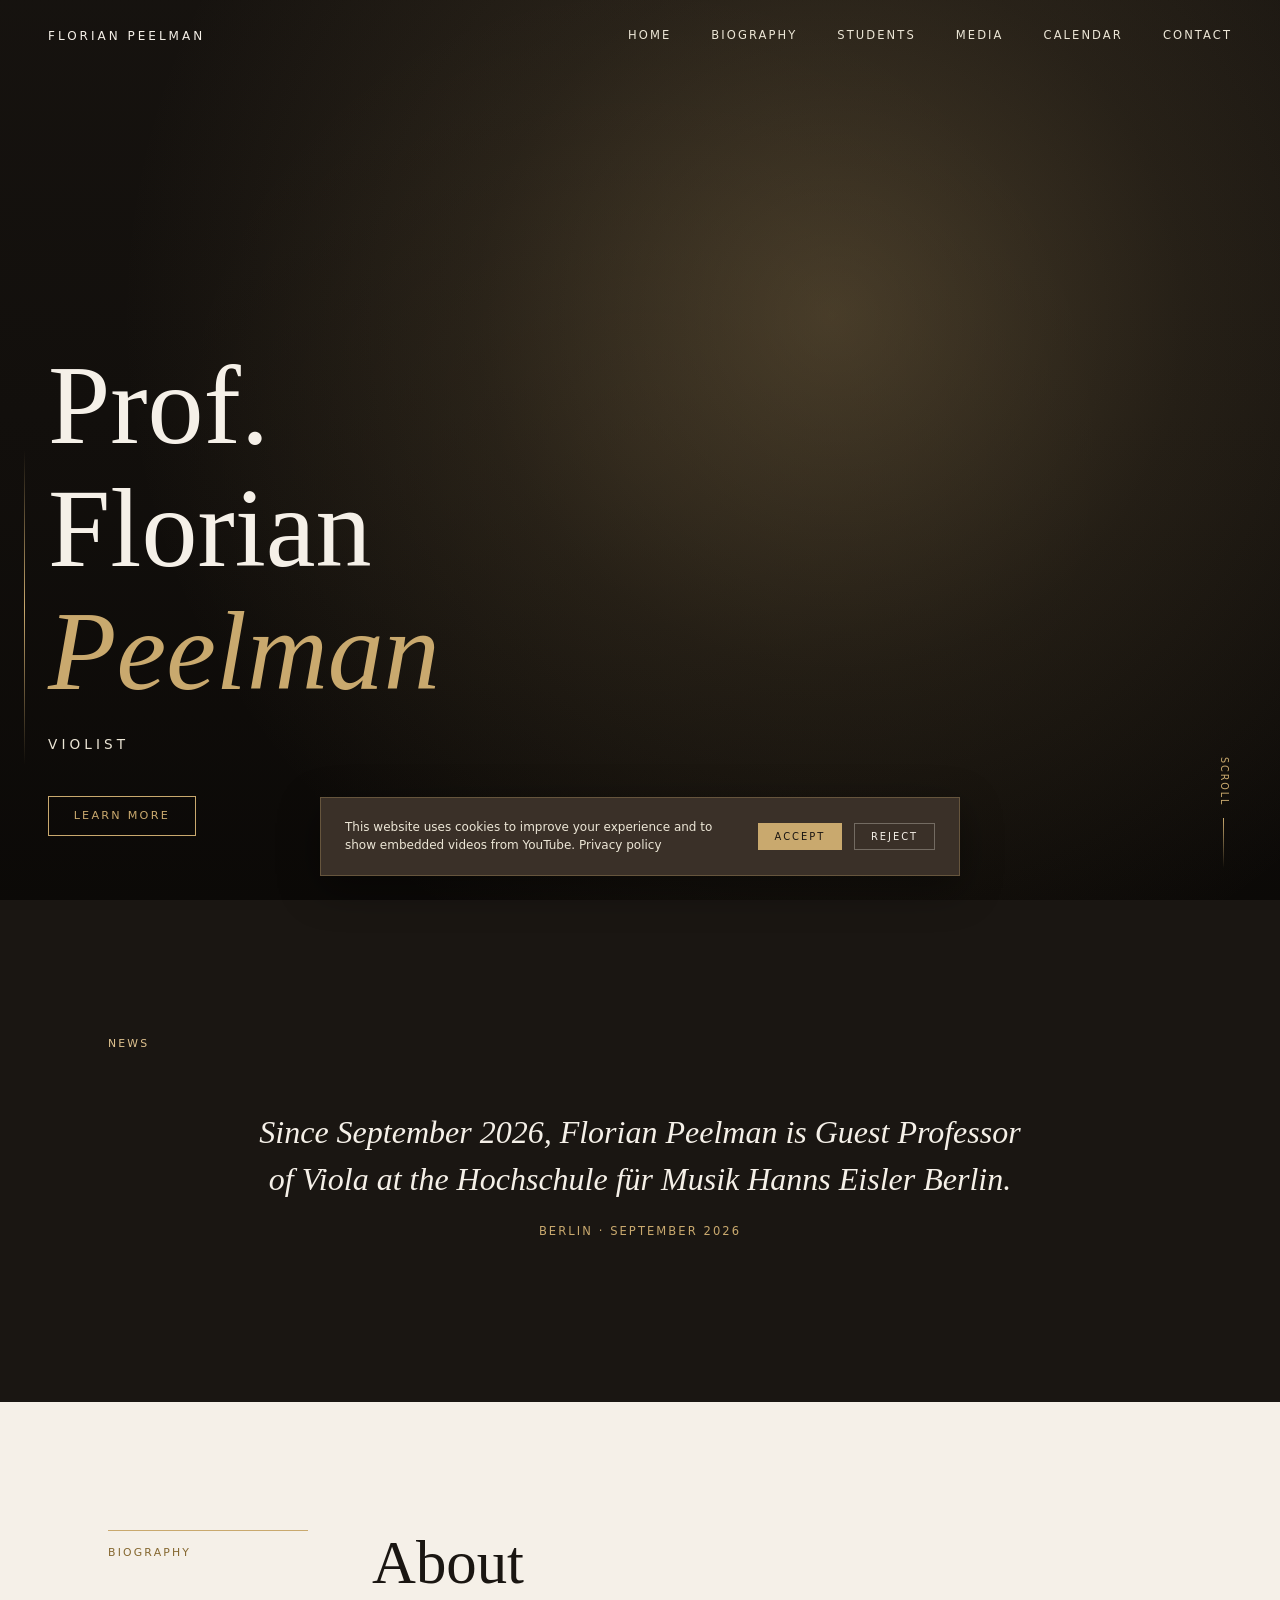
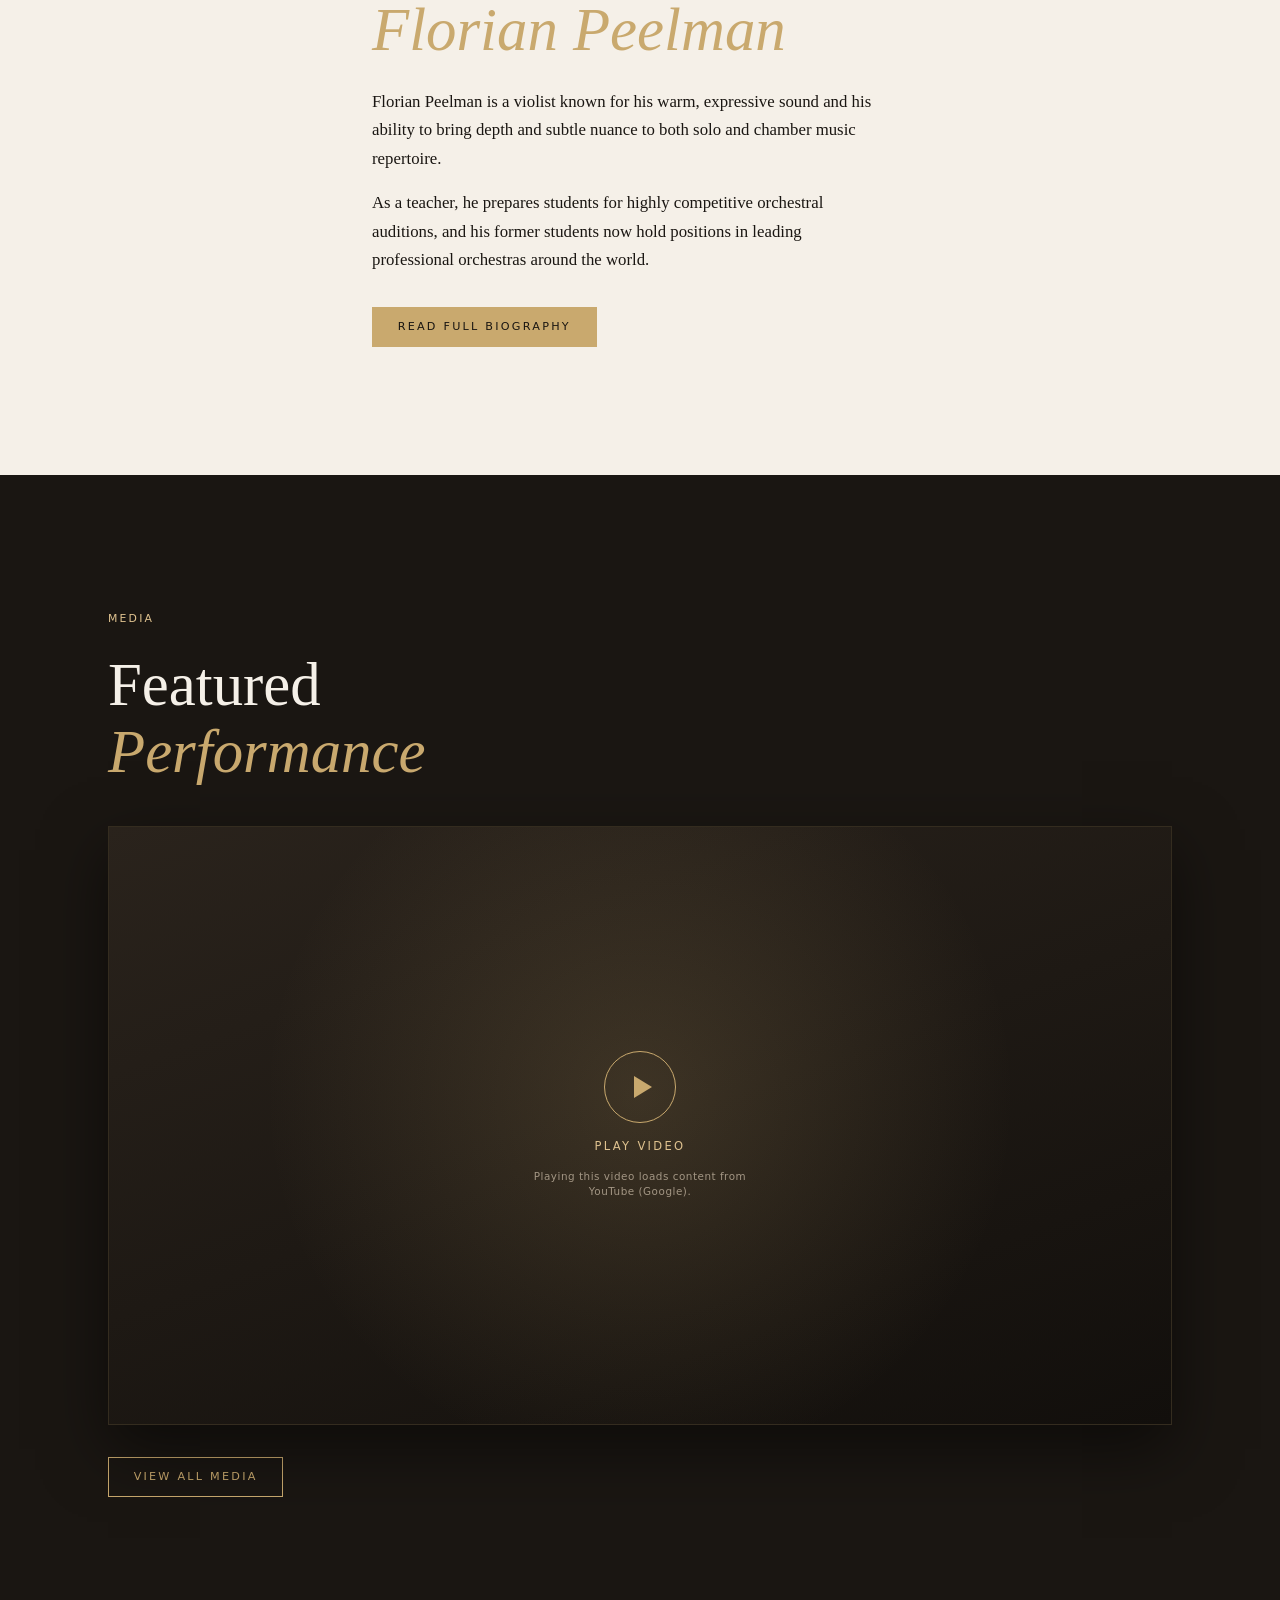
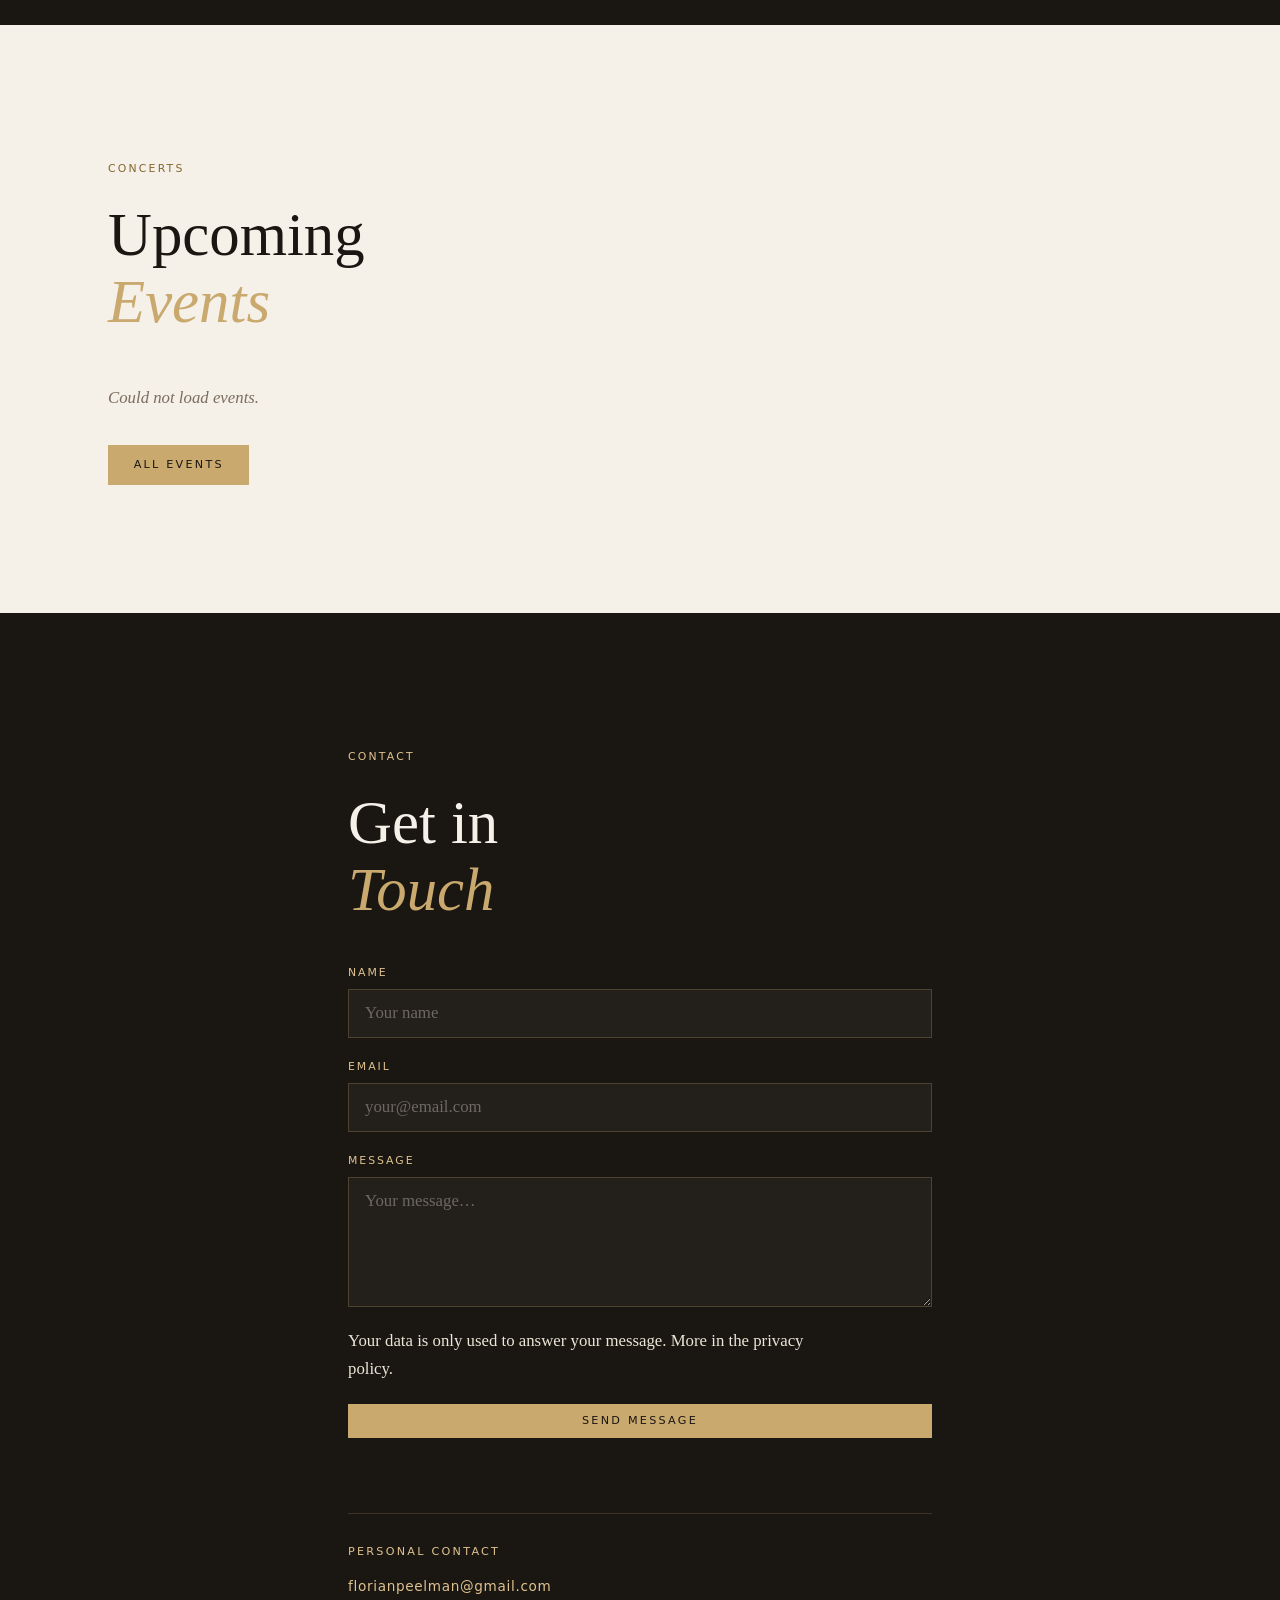
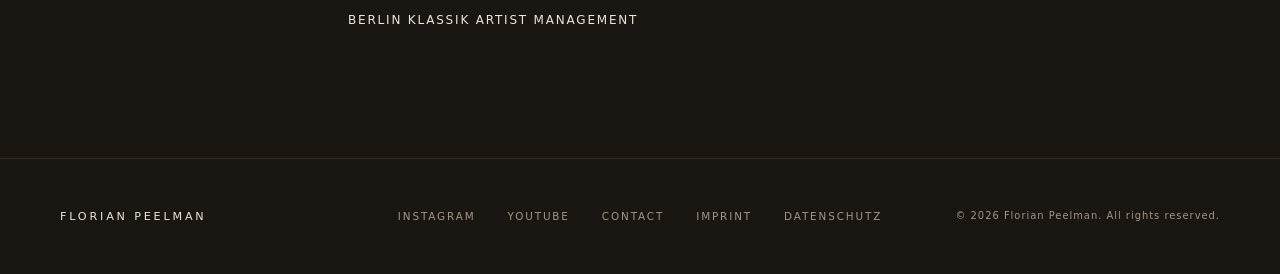
==== commit 586552d1: "Enhance index.html with SEO and content updates Updated meta tags for SEO and added structured data." ====
--- a/index.html
+++ b/index.html
@@ -3,12 +3,43 @@
 <head>
   <meta charset="UTF-8" />
   <meta name="viewport" content="width=device-width, initial-scale=1.0" />
-  <meta name="description" content="Florian Peelman — Renowned violist performing across Europe and internationally." />
-  <title>Florian Peelman — Violist</title>
+  <title>Florian Peelman — Violist · Guest Professor, HfM Hanns Eisler Berlin</title>
+  <meta name="description" content="Florian Peelman, violist and Guest Professor at the Hochschule für Musik Hanns Eisler Berlin. Concerts, biography, media and contact." />
+  <link rel="canonical" href="https://www.florianpeelman.com/" />
   <script>document.documentElement.classList.add('js');</script>
-  <link rel="preconnect" href="https://fonts.googleapis.com" />
-  <link rel="preconnect" href="https://fonts.gstatic.com" crossorigin />
-  <link href="https://fonts.googleapis.com/css2?family=Playfair+Display:ital,wght@0,400;0,500;1,400;1,500&family=Cormorant+Garamond:ital,wght@0,300;0,400;1,300;1,400&family=Jost:wght@300;400;500&display=swap" rel="stylesheet" />
+
+  <!-- Favicon -->
+  <link rel="icon" href="data:image/svg+xml,<svg xmlns='http://www.w3.org/2000/svg' viewBox='0 0 64 64'>  <rect width='64' height='64' rx='12' fill='%231a1612'/>  <text x='32' y='43' text-anchor='middle' font-family='Georgia, 'Times New Roman', serif' font-style='italic' font-size='30' fill='%23c9a96e'>FP</text></svg>" type="image/svg+xml" />
+  <meta name="theme-color" content="#1a1612" />
+
+  <!-- Sharing preview (WhatsApp, LinkedIn, Facebook…) -->
+  <meta property="og:type" content="website" />
+  <meta property="og:site_name" content="Florian Peelman" />
+  <meta property="og:title" content="Florian Peelman — Violist" />
+  <meta property="og:description" content="Violist and Guest Professor at the Hochschule für Musik Hanns Eisler Berlin." />
+  <meta property="og:url" content="https://www.florianpeelman.com/" />
+  <meta property="og:image" content="https://www.florianpeelman.com/florianpeelman.jpg.jpg" />
+  <meta property="og:locale" content="en_GB" />
+  <meta name="twitter:card" content="summary_large_image" />
+
+  <!-- Structured data for Google -->
+  <script type="application/ld+json">
+  {
+    "@context": "https://schema.org",
+    "@type": "Person",
+    "name": "Florian Peelman",
+    "jobTitle": ["Violist", "Guest Professor"],
+    "url": "https://www.florianpeelman.com/",
+    "sameAs": ["https://www.instagram.com/find_the_flo/", "https://www.youtube.com/@florianpeelman"],
+    "image": "https://www.florianpeelman.com/florianpeelman.jpg.jpg",
+    "worksFor": {
+      "@type": "CollegeOrUniversity",
+      "name": "Hochschule für Musik Hanns Eisler Berlin",
+      "url": "https://www.hfm-berlin.de/"
+    }
+  }
+  </script>
+
   <link rel="stylesheet" href="style.css" />
 </head>
 <body>
@@ -50,11 +81,11 @@
   <!-- PRESS -->
   <section class="section section--dark" id="press">
     <div class="container">
-      <span class="label">Press</span>
-      <blockquote class="quote">
-        <p>"Florian will start his new position as Guest Professor at the Hochschule für Musik Hanns Eisler Berlin in September."</p>
-        <footer>— <cite>Berlin, 2026</cite></footer>
-      </blockquote>
+      <span class="label">News</span>
+      <div class="quote">
+        <p>Since September 2026, Florian Peelman is Guest Professor of Viola at the Hochschule für Musik Hanns Eisler Berlin.</p>
+        <footer>Berlin · September 2026</footer>
+      </div>
     </div>
   </section>
 
@@ -67,7 +98,7 @@
       <div class="split-content">
         <h2>About<br /><em>Florian Peelman</em></h2>
         <p>Florian Peelman is a violist known for his warm, expressive sound and his ability to bring depth and subtle nuance to both solo and chamber music repertoire.</p>
-        <p>His teaching methods are said to help students succeed in highly competitive orchestral auditions, with some going on to secure positions in leading professional orchestras around the world.</p>
+        <p>As a teacher, he prepares students for highly competitive orchestral auditions, and his former students now hold positions in leading professional orchestras around the world.</p>
         <a class="btn btn--primary" href="bio.html">Read full biography</a>
       </div>
     </div>
@@ -138,6 +169,7 @@
           <label for="message">Message</label>
           <textarea id="message" name="message" rows="5" placeholder="Your message…" required></textarea>
         </div>
+        <p class="form-note">Your data is only used to answer your message. More in the <a href="datenschutz.html">privacy policy</a>.</p>
         <button class="btn btn--primary btn--full" type="submit" id="submitBtn">Send message</button>
         <p class="form-status" id="formStatus" aria-live="polite"></p>
       </form>
@@ -160,9 +192,11 @@
     <div class="footer-inner">
       <div class="footer-brand">FLORIAN PEELMAN</div>
       <nav class="footer-nav">
-        <a href="https://instagram.com" target="_blank" rel="noopener noreferrer">Instagram</a>
-        <a href="https://youtube.com" target="_blank" rel="noopener noreferrer">YouTube</a>
+        <a href="https://www.instagram.com/find_the_flo/" target="_blank" rel="noopener noreferrer">Instagram</a>
+        <a href="https://www.youtube.com/@florianpeelman" target="_blank" rel="noopener noreferrer">YouTube</a>
         <a href="#contact">Contact</a>
+        <a href="imprint.html">Imprint</a>
+        <a href="datenschutz.html">Datenschutz</a>
       </nav>
       <small class="footer-copy">&copy; <span id="year"></span> Florian Peelman. All rights reserved.</small>
     </div>
@@ -170,7 +204,7 @@
 
   <!-- COOKIE BANNER -->
   <div class="cookie-banner" id="cookieBanner" role="dialog" aria-label="Cookie consent" style="display:none;">
-    <p>This website uses cookies to improve your experience and to show embedded videos from YouTube.</p>
+    <p>This website uses cookies to improve your experience and to show embedded videos from YouTube. <a href="datenschutz.html">Privacy policy</a></p>
     <div class="cookie-actions">
       <button class="btn btn--primary btn--sm" onclick="acceptCookies()">Accept</button>
       <button class="btn btn--ghost btn--sm" onclick="rejectCookies()">Reject</button>
--- a/style.css
+++ b/style.css
@@ -14,9 +14,13 @@
   --ink:         #1a1612;
   --ink-mid:     #3a3028;
   --ink-soft:    #7a6e60;
+  --stone:       #a39684;   /* soft text on dark backgrounds (readable) */
   --gold:        #c9a96e;
   --gold-light:  #dfc28f;
+  --gold-dark:   #85672f;   /* small gold text on cream (readable) */
   --white:       #ffffff;
+  --line-light:  rgba(26, 22, 18, 0.12);
+  --line-dark:   rgba(201, 169, 110, 0.2);
 
   /* Type */
   --font-display: 'Playfair Display', Georgia, serif;
@@ -34,15 +38,17 @@
 
 html {
   scroll-behavior: smooth;
+  scroll-padding-top: 5rem;           /* anchors don't hide under the fixed header */
   -webkit-font-smoothing: antialiased;
+  -webkit-text-size-adjust: 100%;
 }
 
 body {
   background-color: var(--cream);
   color: var(--ink);
   font-family: var(--font-body);
-  font-size: clamp(1rem, 1.1vw, 1.15rem);
-  font-weight: 300;
+  font-size: clamp(1.05rem, 1.1vw, 1.15rem);
+  font-weight: 400;
   line-height: 1.7;
   overflow-x: hidden;
 }
@@ -54,6 +60,11 @@
 a {
   color: inherit;
   text-decoration: none;
+}
+
+::selection {
+  background: var(--gold);
+  color: var(--ink);
 }
 
 /* ============================================================
@@ -63,6 +74,7 @@
   font-family: var(--font-display);
   font-weight: 400;
   line-height: 1.1;
+  text-wrap: balance;
 }
 
 h1 { font-size: clamp(3.5rem, 9vw, 7rem); }
@@ -117,7 +129,7 @@
   font-weight: 500;
   letter-spacing: 0.2em;
   text-transform: uppercase;
-  color: var(--gold);
+  color: var(--gold-dark);
   margin-bottom: 1.5rem;
 }
 
@@ -126,12 +138,17 @@
    ============================================================ */
 .section {
   padding-block: clamp(4rem, 10vw, 9rem);
+}
+
+/* Reveal animation — only when JavaScript is running.
+   Without JS (or on pages without the observer) content stays visible. */
+.js .section {
   opacity: 0;
   transform: translateY(28px);
   transition: opacity var(--dur) var(--ease), transform var(--dur) var(--ease);
 }
 
-.section.is-visible {
+.js .section.is-visible {
   opacity: 1;
   transform: none;
 }
@@ -156,8 +173,8 @@
   align-items: center;
   justify-content: space-between;
   padding: 1.6rem var(--gutter);
-  transition: background var(--dur) var(--ease), backdrop-filter var(--dur) var(--ease),
-              box-shadow var(--dur) var(--ease), padding var(--dur) var(--ease);
+  transition: background var(--dur) var(--ease), box-shadow var(--dur) var(--ease),
+              padding var(--dur) var(--ease);
 }
 
 .header.scrolled {
@@ -170,6 +187,8 @@
 
 /* Logo */
 .logo {
+  position: relative;
+  z-index: 310;                        /* stays visible over the mobile menu */
   font-family: var(--font-ui);
   font-size: 0.75rem;
   font-weight: 500;
@@ -220,8 +239,9 @@
   background: none;
   border: none;
   cursor: pointer;
-  padding: 4px;
-  z-index: 110;
+  padding: 10px;                        /* bigger tap target */
+  margin-right: -10px;
+  z-index: 310;
 }
 
 .menu-toggle span {
@@ -233,30 +253,47 @@
 }
 
 @media (max-width: 768px) {
-  .menu-toggle { 
-     display: flex;
-     z-index: 300;
-  }
+  .menu-toggle {
+    display: flex;
+    position: relative;
+  }
+
+  /* backdrop-filter turns the header into the containing block of the
+     fixed menu, which clipped the menu when the page was scrolled.
+     Removing it while the menu is open fixes that. */
+  body.menu-open .header {
+    backdrop-filter: none;
+    -webkit-backdrop-filter: none;
+  }
+
   .nav {
     position: fixed;
     inset: 0;
+    height: 100vh;
+    height: 100dvh;
+    z-index: 300;
     flex-direction: column;
     justify-content: center;
     gap: 2.5rem;
     background: var(--ink);
     clip-path: circle(0% at calc(100% - 2.5rem) 2.5rem);
-    transition: clip-path 0.55s var(--ease);
+    visibility: hidden;                 /* hidden links can't be tabbed to */
     pointer-events: none;
-    
-  }
+    transition: clip-path 0.55s var(--ease), visibility 0s linear 0.55s;
+  }
+
   .nav.is-open {
     clip-path: circle(150% at calc(100% - 2.5rem) 2.5rem);
-    pointer-events: all;
-  }
+    visibility: visible;
+    pointer-events: auto;
+    transition: clip-path 0.55s var(--ease), visibility 0s;
+  }
+
   .nav a {
     font-size: 0.9rem;
     letter-spacing: 0.22em;
   }
+
   .menu-toggle[aria-expanded="true"] span:nth-child(1) {
     transform: translateY(6.5px) rotate(45deg);
   }
@@ -273,12 +310,14 @@
    ============================================================ */
 .hero {
   position: relative;
+  min-height: 100vh;                    /* fallback for older browsers */
   min-height: 100svh;
   display: flex;
   align-items: flex-end;
   padding: var(--gap) var(--gutter);
   overflow: hidden;
   color: var(--cream);
+  background: var(--ink);               /* shown while the photo loads */
 }
 
 /* Background */
@@ -297,54 +336,50 @@
   filter: brightness(0.82) contrast(1.05) saturate(1.05);
 }
 
-/* 🎻 LIGHTING OVERLAY (concierto elegante) */
+/* Lighting overlay (stage light + cinematic shadow) */
 .hero-bg::after {
   content: "";
   position: absolute;
   inset: 0;
-
   background:
-    /* luz dorada principal (como foco de escenario) */
+    /* warm spotlight */
     radial-gradient(
       circle at 65% 35%,
       rgba(201, 169, 110, 0.28) 0%,
       rgba(201, 169, 110, 0.10) 35%,
       transparent 70%
     ),
-
-    /* sombra cinematográfica inferior */
+    /* bottom shadow so the text stays readable */
     linear-gradient(
       180deg,
       rgba(10, 8, 6, 0.25) 0%,
       rgba(10, 8, 6, 0.55) 55%,
       rgba(10, 8, 6, 0.92) 100%
     ),
-
-    /* leve tinte cálido global */
+    /* subtle warm tint */
     radial-gradient(
       circle at center,
       rgba(255, 210, 140, 0.06),
       transparent 60%
     );
-
   pointer-events: none;
 }
 
-
-/* Grain overlay */
+/* Grain overlay (optional — only used if a .hero-grain element exists) */
 .hero-grain {
   position: absolute;
   inset: 0;
-  background-image: url(unnamed (1).png);
+  background-image: url("unnamed%20(1).png");
   opacity: 0.35;
   pointer-events: none;
 }
 
-/* Gold horizontal rule */
+/* Gold vertical line on the left */
 .hero::before {
   content: '';
   position: absolute;
-  inset-inline-start: var(--gutter);
+  z-index: 1;                           /* was hidden behind the photo */
+  inset-inline-start: calc(var(--gutter) / 2);
   inset-block-start: 50%;
   width: 1px;
   height: 35%;
@@ -377,7 +412,9 @@
 }
 
 .hero-sub {
-  font-size: clamp(1rem, 1.5vw, 1.2rem);
+  font-family: var(--font-ui);
+  font-size: clamp(0.75rem, 1.2vw, 0.85rem);
+  letter-spacing: 0.3em;
   color: var(--cream-dim);
   margin-bottom: 2.5rem;
   max-width: none;
@@ -410,6 +447,7 @@
   width: 1px;
   height: 50px;
   background: linear-gradient(to bottom, var(--gold), transparent);
+  transform-origin: top;
   animation: scrollPulse 2s ease-in-out infinite;
 }
 
@@ -430,12 +468,15 @@
   max-width: 780px;
   margin-inline: auto;
   padding-block: 2rem;
+}
+
+.js .quote {
   opacity: 0;
   transform: translateY(20px);
   transition: opacity var(--dur) var(--ease), transform var(--dur) var(--ease);
 }
 
-.quote.is-visible {
+.js .quote.is-visible {
   opacity: 1;
   transform: none;
 }
@@ -467,20 +508,19 @@
   border-top: 1px solid var(--gold);
 }
 
+.split-content .btn { margin-top: 2rem; }
+
 /* ============================================================
    VIDEO
    ============================================================ */
 .video-wrapper {
   position: relative;
   margin-top: 2.5rem;
-  border: 1px solid rgba(201, 169, 110, 0.2);
+  aspect-ratio: 16 / 9;
+  background: #0f0d0b;
+  border: 1px solid var(--line-dark);
   box-shadow: 0 24px 60px rgba(0, 0, 0, 0.5);
-}
-
-.video-wrapper::before {
-  content: '';
-  display: block;
-  padding-top: 56.25%; /* 16:9 */
+  overflow: hidden;
 }
 
 .video-wrapper iframe {
@@ -488,6 +528,67 @@
   inset: 0;
   width: 100%;
   height: 100%;
+  border: 0;
+}
+
+/* Placeholder shown until the visitor accepts cookies or clicks play */
+.video-consent {
+  position: absolute;
+  inset: 0;
+  display: flex;
+  flex-direction: column;
+  align-items: center;
+  justify-content: center;
+  gap: 1rem;
+  width: 100%;
+  border: 0;
+  cursor: pointer;
+  color: var(--cream);
+  background:
+    radial-gradient(circle at 50% 45%, rgba(201, 169, 110, 0.18), transparent 60%),
+    linear-gradient(160deg, #2a231c 0%, #120f0c 100%);
+  font-family: var(--font-ui);
+  transition: background-color 0.3s;
+}
+
+.video-consent__play {
+  width: 72px;
+  height: 72px;
+  border-radius: 50%;
+  border: 1px solid var(--gold);
+  display: grid;
+  place-items: center;
+  transition: transform 0.35s var(--ease), background 0.35s;
+}
+
+.video-consent__play::before {
+  content: '';
+  margin-left: 5px;
+  border-style: solid;
+  border-width: 11px 0 11px 18px;
+  border-color: transparent transparent transparent var(--gold);
+}
+
+.video-consent:hover .video-consent__play {
+  transform: scale(1.08);
+  background: rgba(201, 169, 110, 0.12);
+}
+
+.video-consent__text {
+  font-size: 0.72rem;
+  font-weight: 500;
+  letter-spacing: 0.2em;
+  text-transform: uppercase;
+  color: var(--gold-light);
+}
+
+.video-consent__note {
+  font-size: 0.65rem;
+  letter-spacing: 0.05em;
+  color: var(--stone);
+  max-width: 34ch;
+  text-align: center;
+  line-height: 1.5;
 }
 
 /* ============================================================
@@ -497,7 +598,11 @@
   margin-top: 3rem;
   display: flex;
   flex-direction: column;
-  gap: 0;
+}
+
+.events-list > p {
+  font-style: italic;
+  color: var(--ink-soft);
 }
 
 .event-card {
@@ -506,7 +611,7 @@
   align-items: center;
   gap: 2rem;
   padding: 2rem 0;
-  border-top: 1px solid var(--cream-dim);
+  border-top: 1px solid var(--line-light);    /* was almost invisible */
   opacity: 0;
   transform: translateX(-16px);
   transition: opacity var(--dur) var(--ease), transform var(--dur) var(--ease);
@@ -517,7 +622,7 @@
   transform: none;
 }
 
-.event-card:last-child { border-bottom: 1px solid var(--cream-dim); }
+.event-card:last-child { border-bottom: 1px solid var(--line-light); }
 
 .event-meta {
   display: flex;
@@ -527,16 +632,16 @@
 
 .event-date {
   font-family: var(--font-ui);
-  font-size: 0.7rem;
+  font-size: 0.72rem;
   font-weight: 500;
   letter-spacing: 0.12em;
-  color: var(--gold);
+  color: var(--gold-dark);
   text-transform: uppercase;
 }
 
 .event-city {
   font-family: var(--font-ui);
-  font-size: 0.62rem;
+  font-size: 0.65rem;
   letter-spacing: 0.2em;
   text-transform: uppercase;
   color: var(--ink-soft);
@@ -548,7 +653,7 @@
 }
 
 .event-program {
-  font-size: 0.9rem;
+  font-size: 1rem;
   color: var(--ink-soft);
   max-width: none;
 }
@@ -562,7 +667,7 @@
   font-weight: 500;
   letter-spacing: 0.15em;
   text-transform: uppercase;
-  color: var(--gold);
+  color: var(--gold-dark);
   white-space: nowrap;
   transition: gap 0.25s var(--ease), color 0.25s;
 }
@@ -571,6 +676,15 @@
   gap: 0.9rem;
   color: var(--ink);
 }
+
+/* Event cards inside a dark section (e.g. events page) */
+.section--dark .event-card,
+.section--dark .event-card:last-child { border-color: var(--line-dark); }
+.section--dark .event-date,
+.section--dark .event-link           { color: var(--gold); }
+.section--dark .event-city,
+.section--dark .event-program        { color: var(--stone); }
+.section--dark .event-link:hover     { color: var(--cream); }
 
 @media (max-width: 640px) {
   .event-card {
@@ -578,7 +692,7 @@
     gap: 0.75rem;
   }
 
-  .event-link { align-self: flex-start; }
+  .event-link { justify-self: start; }
 }
 
 /* ============================================================
@@ -606,24 +720,25 @@
   color: var(--gold-light);
 }
 
-.contact-form input,
+.contact-form input:not([type="checkbox"]):not([type="hidden"]),
 .contact-form textarea {
   background: rgba(255, 255, 255, 0.04);
   border: 1px solid rgba(201, 169, 110, 0.25);
   border-radius: 0;
   padding: 0.85rem 1rem;
   font-family: var(--font-body);
-  font-size: 1rem;
+  font-size: 1.05rem;                   /* ≥16px: no auto-zoom on iPhone */
   color: var(--cream);
   outline: none;
   transition: border-color 0.25s, background 0.25s;
   width: 100%;
   -webkit-appearance: none;
+  appearance: none;
 }
 
 .contact-form input::placeholder,
 .contact-form textarea::placeholder {
-  color: rgba(245, 240, 232, 0.3);
+  color: rgba(245, 240, 232, 0.35);
 }
 
 .contact-form input:focus,
@@ -632,6 +747,19 @@
   background: rgba(201, 169, 110, 0.05);
 }
 
+/* Only after the visitor has interacted with the field */
+.contact-form input:user-invalid,
+.contact-form textarea:user-invalid {
+  border-color: #c98a6e;
+}
+
+/* Browser autofill keeps the dark style */
+.contact-form input:-webkit-autofill {
+  -webkit-text-fill-color: var(--cream);
+  -webkit-box-shadow: 0 0 0 1000px #2a231c inset;
+  caret-color: var(--cream);
+}
+
 .contact-form textarea { resize: vertical; min-height: 130px; }
 
 .form-status {
@@ -640,6 +768,7 @@
   color: var(--gold-light);
   min-height: 1.2em;
   text-align: center;
+  max-width: none;
 }
 
 /* ============================================================
@@ -655,9 +784,9 @@
   letter-spacing: 0.2em;
   text-transform: uppercase;
   padding: 0.85em 2.2em;
-  border: none;
+  border: 1px solid transparent;        /* same height for all variants */
   cursor: pointer;
-  transition: background 0.25s, color 0.25s, border-color 0.25s, box-shadow 0.25s;
+  transition: background 0.25s, color 0.25s, border-color 0.25s, box-shadow 0.25s, opacity 0.25s;
   white-space: nowrap;
 }
 
@@ -673,7 +802,7 @@
 
 .btn--outline {
   background: transparent;
-  border: 1px solid var(--gold);
+  border-color: var(--gold);
   color: var(--gold);
 }
 
@@ -682,14 +811,30 @@
   color: var(--ink);
 }
 
+/* Outline button on a light background needs the darker gold */
+.section:not(.section--dark) .btn--outline {
+  border-color: var(--gold-dark);
+  color: var(--gold-dark);
+}
+.section:not(.section--dark) .btn--outline:hover {
+  background: var(--gold-dark);
+  color: var(--cream);
+}
+
 .btn--ghost {
   background: transparent;
-  border: 1px solid rgba(245, 240, 232, 0.3);
+  border-color: rgba(245, 240, 232, 0.3);
   color: var(--cream);
 }
 
 .btn--ghost:hover {
   border-color: var(--cream);
+}
+
+.btn:disabled {
+  opacity: 0.55;
+  cursor: wait;
+  box-shadow: none;
 }
 
 .btn--full { width: 100%; }
@@ -697,6 +842,57 @@
 .btn--sm {
   font-size: 0.62rem;
   padding: 0.7em 1.6em;
+}
+
+/* ============================================================
+   CONTACT — PERSONAL / AGENCY
+   ============================================================ */
+.contact-agencies {
+  margin-top: 2.5rem;
+  padding-top: 2rem;
+  border-top: 1px solid var(--line-dark);
+}
+
+.contact-subtitle {
+  font-family: var(--font-ui);
+  font-size: 0.7rem;
+  font-weight: 500;
+  letter-spacing: 0.2em;
+  text-transform: uppercase;
+  color: var(--gold-light);
+  margin-bottom: 1rem;
+}
+
+.agency-list {
+  display: flex;
+  flex-direction: column;
+  align-items: flex-start;
+  gap: 0.75rem;
+}
+
+.agency-list a {
+  font-family: var(--font-ui);
+  font-size: 0.75rem;
+  letter-spacing: 0.15em;
+  text-transform: uppercase;
+  color: var(--cream-dim);
+  transition: color 0.25s ease;
+}
+
+.agency-list a:hover {
+  color: var(--gold);
+}
+
+.agency-list a[href^="mailto"] {
+  color: var(--gold-light);
+  font-weight: 500;
+  font-size: 0.85rem;
+  text-transform: none;                 /* email addresses read better in lower case */
+  letter-spacing: 0.05em;
+}
+
+.agency-list a[href^="mailto"]:hover {
+  color: var(--cream);
 }
 
 /* ============================================================
@@ -728,7 +924,9 @@
 
 .footer-nav {
   display: flex;
-  gap: 2rem;
+  flex-wrap: wrap;
+  justify-content: center;
+  gap: 1rem 2rem;
 }
 
 .footer-nav a {
@@ -736,7 +934,7 @@
   font-size: 0.65rem;
   letter-spacing: 0.18em;
   text-transform: uppercase;
-  color: var(--ink-soft);
+  color: var(--stone);                  /* was too dark to read */
   transition: color 0.2s;
 }
 
@@ -745,7 +943,7 @@
 .footer-copy {
   font-family: var(--font-ui);
   font-size: 0.62rem;
-  color: var(--ink-soft);
+  color: var(--stone);
   letter-spacing: 0.1em;
   text-align: right;
 }
@@ -755,7 +953,6 @@
     grid-template-columns: 1fr;
     text-align: center;
   }
-  .footer-nav  { justify-content: center; }
   .footer-copy { text-align: center; }
 }
 
@@ -764,24 +961,28 @@
    ============================================================ */
 .cookie-banner {
   position: fixed;
-  inset-block-end: 2rem;
-  inset-inline-start: 50%;
-  transform: translateX(-50%);
+  inset-inline: 0;
+  inset-block-end: 1.5rem;
+  margin-inline: auto;
+  width: min(640px, calc(100% - 2rem));
   z-index: 200;
+  display: flex;                        /* JS toggles display none/flex */
+  flex-wrap: wrap;
+  align-items: center;
+  justify-content: space-between;
+  gap: 1rem 1.5rem;
+  padding: 1.25rem 1.5rem;
   background: var(--ink-mid);
-  border: 1px solid rgba(201, 169, 110, 0.25);
+  border: 1px solid rgba(201, 169, 110, 0.3);
   box-shadow: 0 12px 40px rgba(0, 0, 0, 0.4);
-  padding: 1.25rem 1.75rem;
-  display: flex;
-  align-items: center;
-  gap: 1.5rem;
-  white-space: nowrap;
-  animation: slideUp 0.5s var(--ease);
+  animation: cookieIn 0.5s var(--ease);
 }
 
 .cookie-banner p {
+  flex: 1 1 260px;
   font-family: var(--font-ui);
   font-size: 0.75rem;
+  line-height: 1.55;
   color: var(--cream-dim);
   max-width: none;
 }
@@ -792,93 +993,33 @@
   flex-shrink: 0;
 }
 
-@keyframes slideUp {
-  from { transform: translateX(-50%) translateY(20px); opacity: 0; }
-  to   { transform: translateX(-50%) translateY(0);    opacity: 1; }
+/* Don't cover the mobile menu */
+body.menu-open .cookie-banner { visibility: hidden; }
+
+@keyframes cookieIn {
+  from { transform: translateY(20px); opacity: 0; }
+  to   { transform: none;             opacity: 1; }
 }
 
 @media (max-width: 520px) {
-  .cookie-banner {
-    flex-direction: column;
-    inset-inline: 1rem;
-    inset-block-end: 1rem;
-    transform: none;
-    white-space: normal;
-  }
-  @keyframes slideUp {
-    from { transform: translateY(20px); opacity: 0; }
-    to   { transform: none;             opacity: 1; }
-  }
-}
-
-/* ============================================================
-   ACCESSIBILITY — FOCUS RING
-   ============================================================ */
-:focus-visible {
-  outline: 2px solid var(--gold);
-  outline-offset: 3px;
-}
-
-/* ============================================================
-   REDUCED MOTION
-   ============================================================ */
-@media (prefers-reduced-motion: reduce) {
-  *, *::before, *::after {
-    animation-duration: 0.001ms !important;
-    transition-duration: 0.001ms !important;
-  }
-  .hero-content, .hero-scroll { opacity: 1; transform: none; }
-  .section { opacity: 1; transform: none; }
-  .event-card { opacity: 1; transform: none; }
-  .quote { opacity: 1; transform: none; }
-}
-.contact-agencies {
-  margin-top: 2.5rem;
-  padding-top: 2rem;
-  border-top: 1px solid rgba(201, 169, 110, 0.2);
-}
-
-.contact-subtitle {
-  font-family: var(--font-ui);
-  font-size: 0.7rem;
-  letter-spacing: 0.2em;
-  text-transform: uppercase;
-  color: var(--gold-light);
-  margin-bottom: 1rem;
-}
-
-.agency-list {
-  display: flex;
-  flex-direction: column;
-  gap: 0.75rem;
-}
-
-.agency-list a {
-  font-family: var(--font-ui);
-  font-size: 0.75rem;
-  letter-spacing: 0.15em;
-  text-transform: uppercase;
-  color: var(--cream-dim);
-  transition: color 0.25s ease;
-}
-
-.agency-list a:hover {
-
-.agency-list a[href^="mailto"] {
-  color: var(--gold-light);
-  font-weight: 500;
-} 
-   
+  .cookie-banner { inset-block-end: 1rem; }
+  .cookie-actions { width: 100%; }
+  .cookie-actions .btn { flex: 1; }
+}
+
+/* ============================================================
+   MEDIA PAGE
+   ============================================================ */
 .video-grid {
   display: grid;
-  grid-template-columns: repeat(auto-fit, minmax(280px, 1fr));
+  grid-template-columns: repeat(auto-fit, minmax(min(280px, 100%), 1fr));
   gap: 2rem;
   margin-top: 2rem;
 }
 
 .photo-grid {
   display: grid;
-  grid-template-columns: repeat(auto-fit, minmax(220px, 1fr));
+  grid-template-columns: repeat(auto-fit, minmax(min(220px, 100%), 1fr));
   gap: 1.5rem;
   margin-top: 2rem;
 }
@@ -887,13 +1028,23 @@
   width: 100%;
   height: 280px;
   object-fit: cover;
-  border: 1px solid rgba(201,169,110,0.2);
+  border: 1px solid var(--line-dark);
   transition: transform 0.3s ease;
 }
 
 .photo-grid img:hover {
   transform: scale(1.03);
 }
+
+.audio-section {
+  margin-top: 4rem;
+}
+
+.audio-section h2 {
+  font-size: clamp(2.2rem, 5vw, 3.8rem);
+  margin-bottom: 1.5rem;
+}
+
 .audio-list {
   display: flex;
   flex-direction: column;
@@ -903,8 +1054,10 @@
 
 .audio-item {
   display: flex;
+  flex-wrap: wrap;
   justify-content: space-between;
   align-items: center;
+  gap: 1rem;
   padding: 1rem 0;
   border-top: 1px solid rgba(201, 169, 110, 0.25);
 }
@@ -913,17 +1066,35 @@
   margin: 0;
   color: var(--cream-dim);
 }
-.audio-section {
-  margin-top: 4rem;
-}
-   
-.audio-section h2 {
-  font-size: clamp(2.2rem, 5vw, 3.8rem);
-  margin-bottom: 1.5rem;
-}
+
+/* ============================================================
+   BIO PAGE
+   ============================================================ */
 @media (max-width: 768px) {
   body.bio .hero-bg img {
-    object-position: 55% 15% !important;
-    transform: scale(1.18) !important;
-  }
-}
+    object-position: 55% 15%;
+    transform: scale(1.18);
+  }
+}
+
+/* ============================================================
+   ACCESSIBILITY — FOCUS RING
+   ============================================================ */
+:focus-visible {
+  outline: 2px solid var(--gold);
+  outline-offset: 3px;
+}
+
+/* ============================================================
+   REDUCED MOTION
+   ============================================================ */
+@media (prefers-reduced-motion: reduce) {
+  html { scroll-behavior: auto; }
+  *, *::before, *::after {
+    animation-duration: 0.001ms !important;
+    animation-iteration-count: 1 !important;
+    transition-duration: 0.001ms !important;
+  }
+  .hero-content, .hero-scroll { opacity: 1; transform: none; }
+  .js .section, .js .quote, .event-card { opacity: 1; transform: none; }
+}
